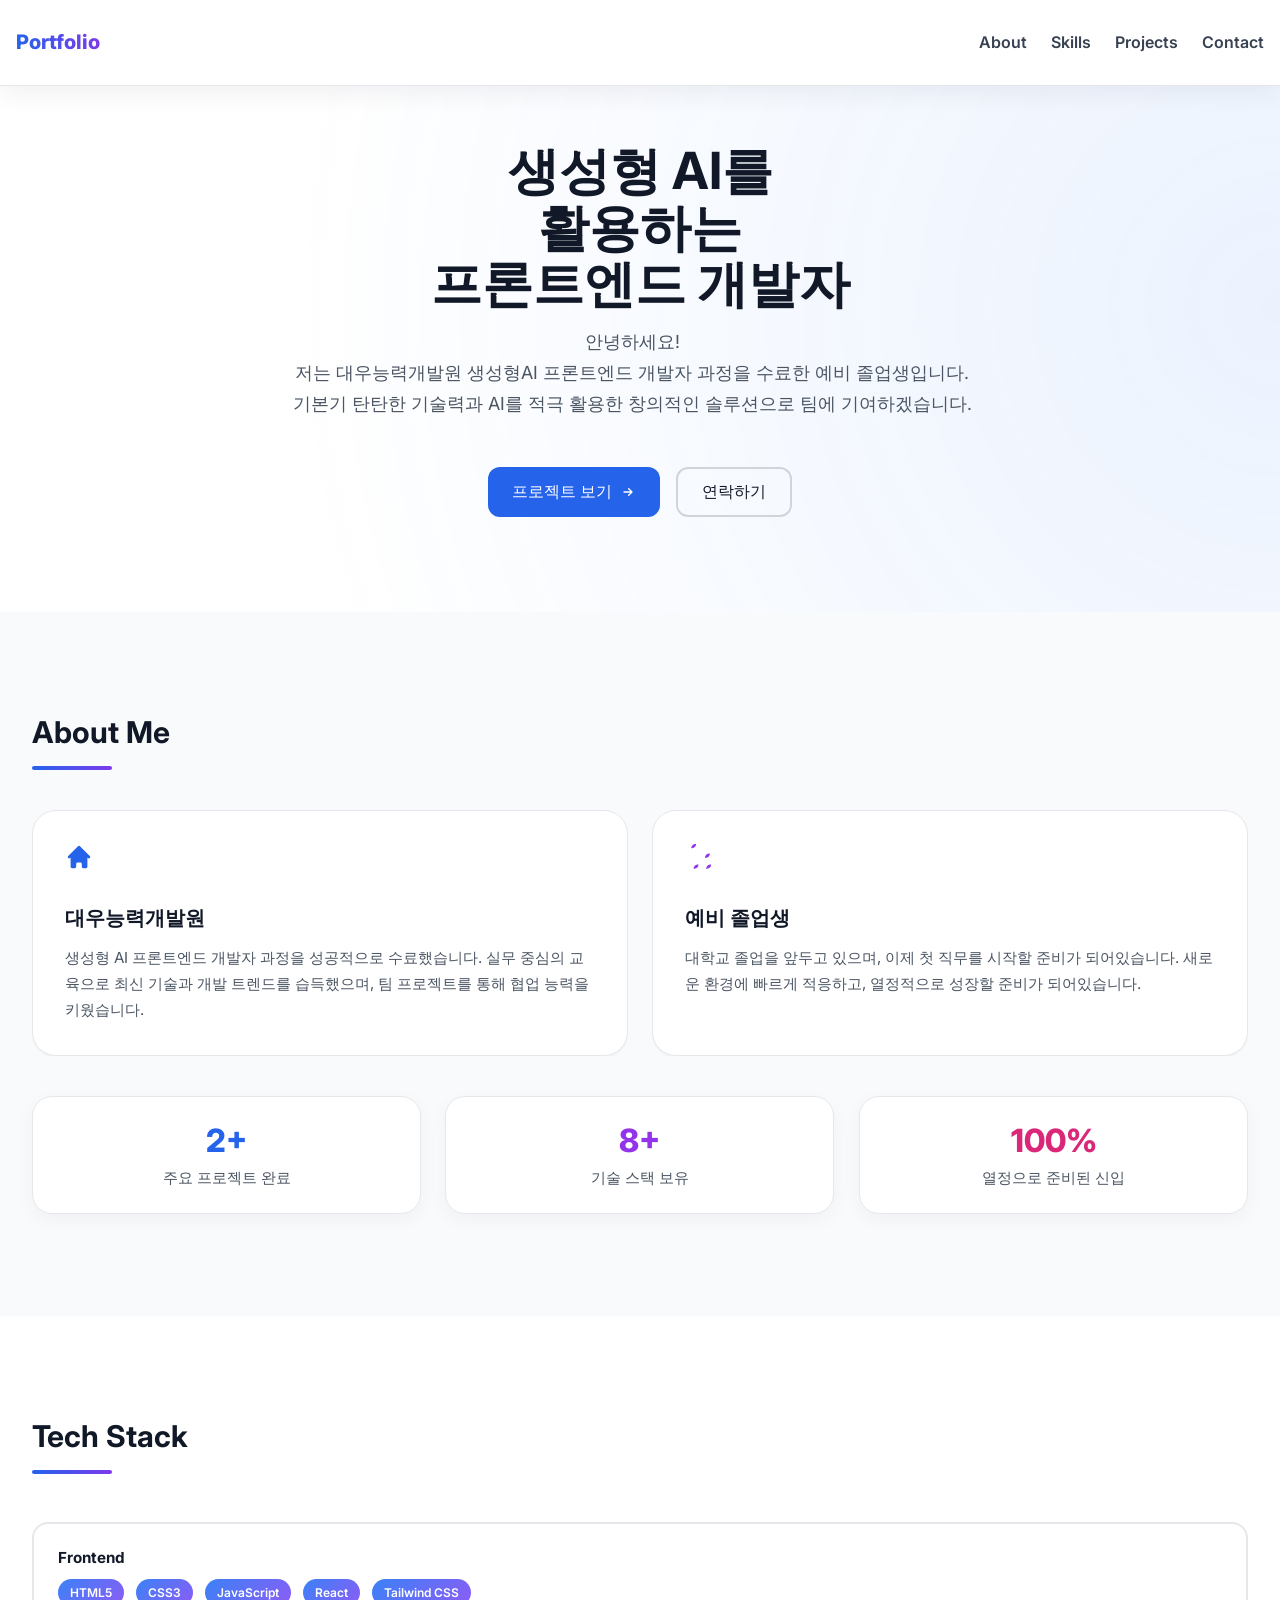
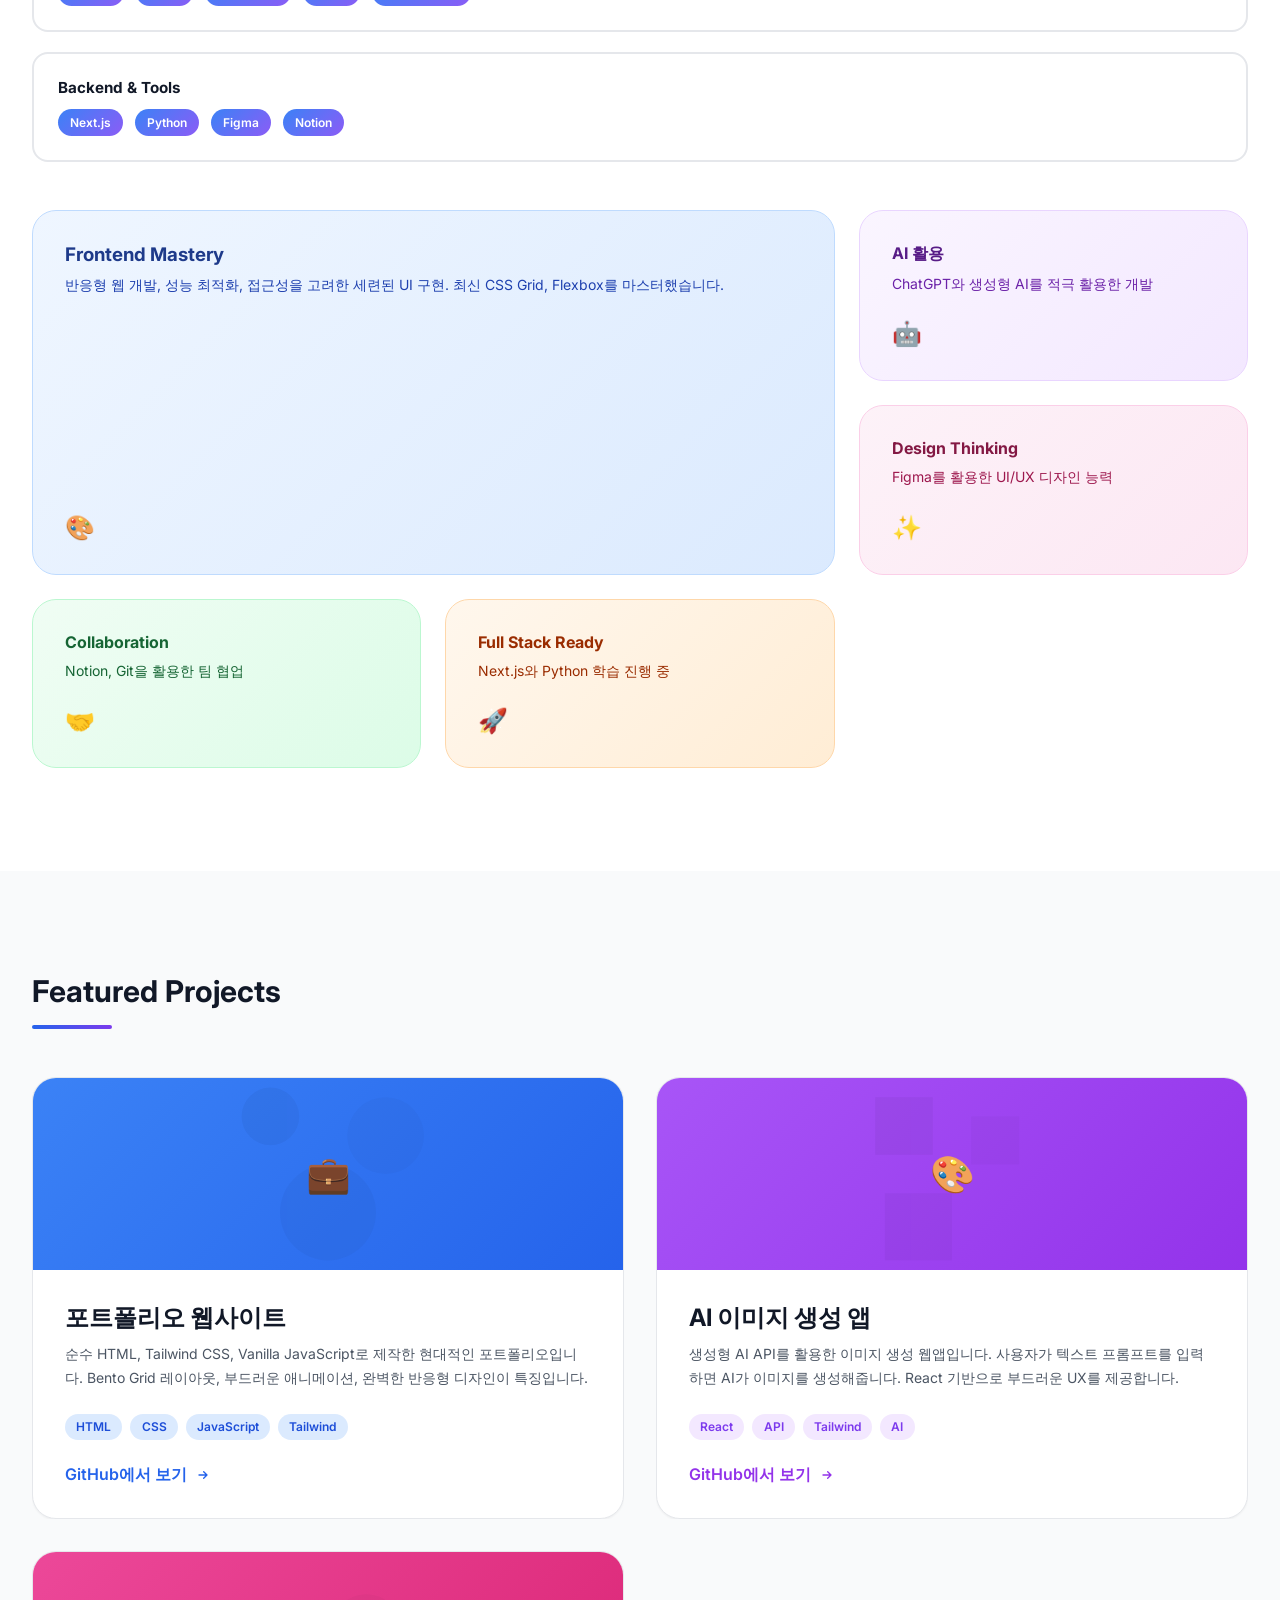
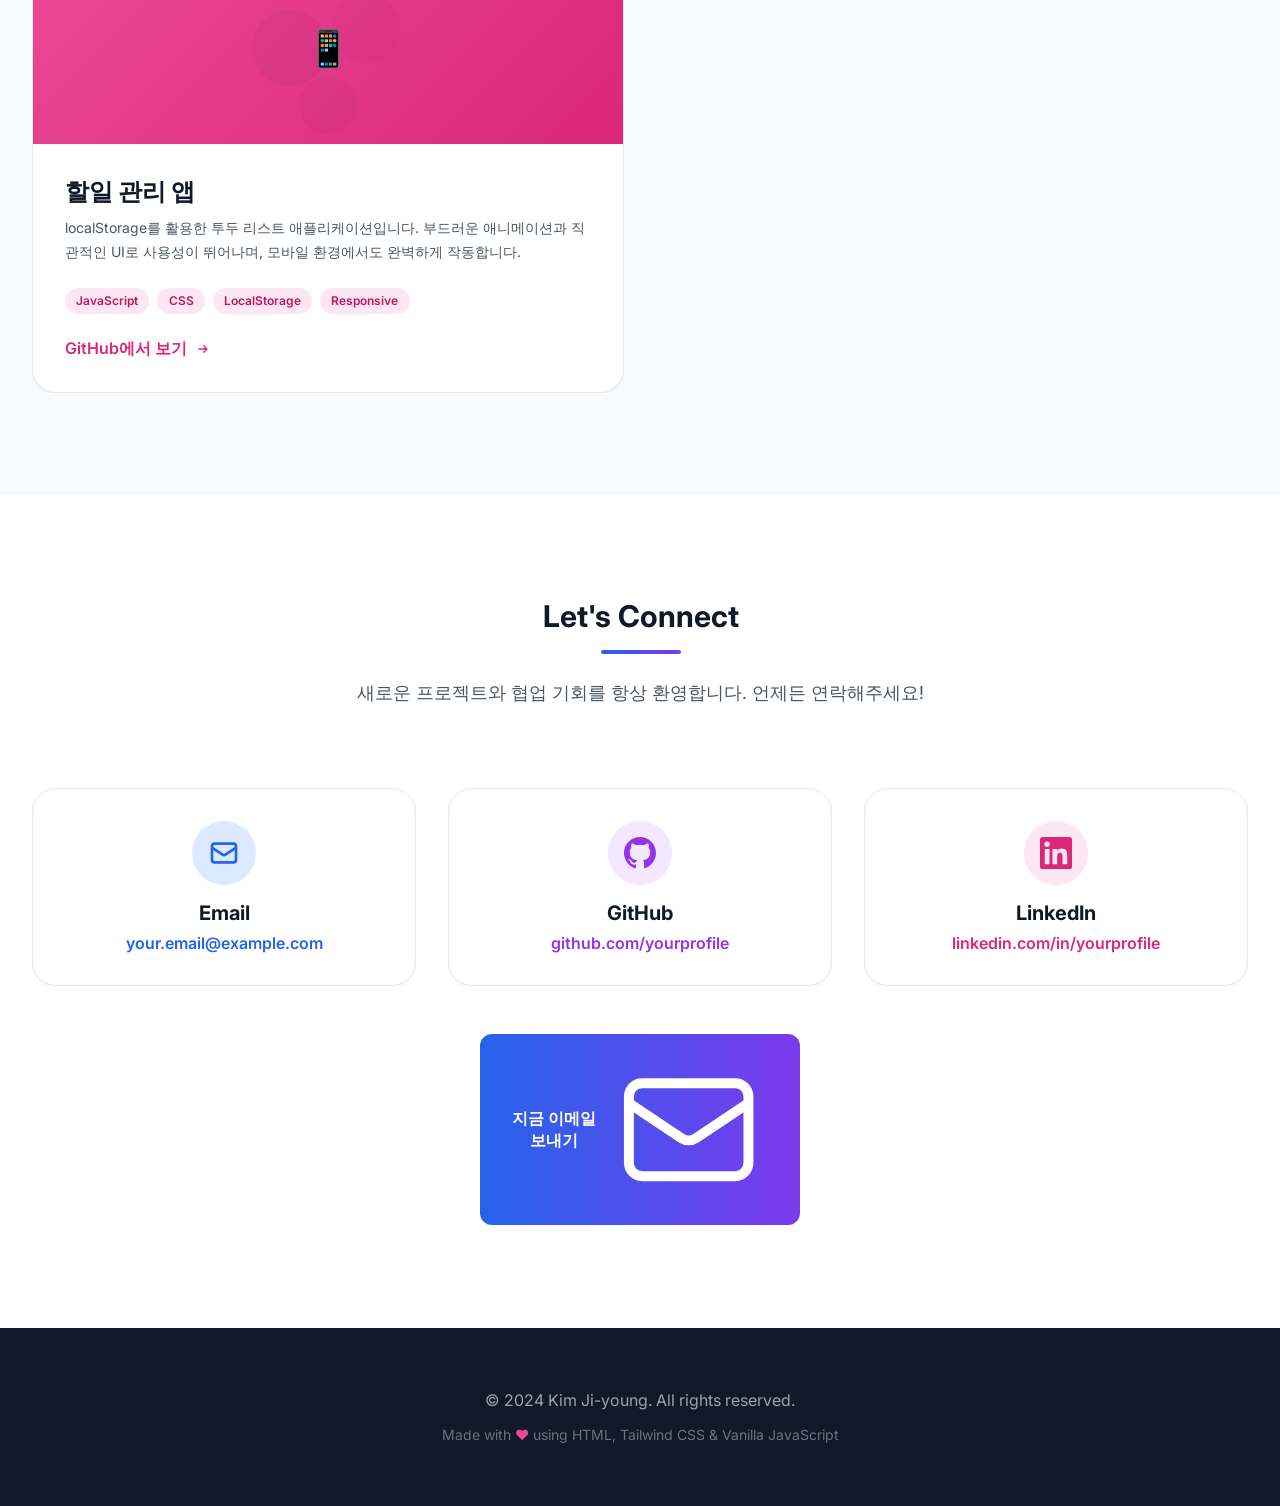
==== index.html @ d88cf91b "Initial portfolio site" ====
<!DOCTYPE html>
<html lang="ko">

<head>
    <meta charset="UTF-8">
    <meta name="viewport" content="width=device-width, initial-scale=1.0">
    <title>Kim Ji-young | AI-Powered Frontend Developer</title>

    <link href="https://fonts.googleapis.com/css2?family=Inter:wght@400;500;600;700;800&display=swap" rel="stylesheet">

    <!-- Custom CSS -->
    <link rel="stylesheet" href="styles.css">
</head>

<body class="page-body">
    <!-- Navigation -->
    <nav class="site-nav">
        <div class="site-container">
            <div class="nav-bar">
                <div class="brand-block">
                    <span class="brand-title">
                        Portfolio
                    </span>
                </div>
                <div class="main-menu">
                    <a href="#about" class="nav-link">About</a>
                    <a href="#skills" class="nav-link">Skills</a>
                    <a href="#projects" class="nav-link">Projects</a>
                    <a href="#contact" class="nav-link">Contact</a>
                </div>
                <button class="menu-toggle" id="mobileMenuBtn">
                    <svg class="menu-icon" fill="none" stroke="currentColor" viewBox="0 0 24 24">
                        <path stroke-linecap="round" stroke-linejoin="round" stroke-width="2"
                            d="M4 6h16M4 12h16M4 18h16"></path>
                    </svg>
                </button>
            </div>
        </div>
    </nav>

    <!-- Mobile Menu -->
    <div id="mobileMenu" class="mobile-menu hidden">
        <div class="mobile-menu-list">
            <a href="#about" class="mobile-menu-link">About</a>
            <a href="#skills" class="mobile-menu-link">Skills</a>
            <a href="#projects" class="mobile-menu-link">Projects</a>
            <a href="#contact" class="mobile-menu-link">Contact</a>
        </div>
    </div>

    <!-- Hero Section -->
    <section id="hero" class="hero-section fade-in">
        <div class="site-container">
            <div class="hero-stack">
                <div class="hero-copy">
                    <h1 class="hero-title">
                        생성형 AI를 <br>
                        <span class="hero-highlight">
                            활용하는
                        </span>
                        <br>
                        프론트엔드 개발자
                    </h1>
                    <p class="hero-description">
                        안녕하세요! <br> 저는 대우능력개발원 생성형AI 프론트엔드 개발자 과정을 수료한 예비 졸업생입니다.
                        기본기 탄탄한 기술력과 AI를 적극 활용한 창의적인 솔루션으로 팀에 기여하겠습니다.
                    </p>
                </div>
                <div class="hero-actions">
                    <a href="#projects" class="hero-button primary">
                        프로젝트 보기
                        <svg class="w-4 h-4" fill="none" stroke="currentColor" viewBox="0 0 24 24">
                            <path stroke-linecap="round" stroke-linejoin="round" stroke-width="2"
                                d="M13 7l5 5m0 0l-5 5m5-5H6"></path>
                        </svg>
                    </a>
                    <a href="#contact" class="hero-button secondary">
                        연락하기
                    </a>
                </div>
            </div>
        </div>
    </section>

    <!-- About Section -->
    <section id="about" class="section-block about-section">
        <div class="site-container">
            <div class="section-stack">
                <div class="fade-in">
                    <h2 class="section-title">About Me</h2>
                    <div class="section-line"></div>
                </div>

                <div class="info-grid">
                    <!-- About Card 1 -->
                    <div class="fade-in card-hover">
                        <div class="info-card">
                            <div class="mb-4">
                                <svg class="info-icon info-icon-blue" fill="currentColor" viewBox="0 0 20 20">
                                    <path
                                        d="M10.707 2.293a1 1 0 00-1.414 0l-7 7a1 1 0 001.414 1.414L4 10.414V17a1 1 0 001 1h2a1 1 0 001-1v-2a1 1 0 011-1h2a1 1 0 011 1v2a1 1 0 001 1h2a1 1 0 001-1v-6.586l.293.293a1 1 0 001.414-1.414l-7-7z">
                                    </path>
                                </svg>
                            </div>
                            <h3 class="info-card-title">대우능력개발원</h3>
                            <p class="info-card-copy">
                                생성형 AI 프론트엔드 개발자 과정을 성공적으로 수료했습니다.
                                실무 중심의 교육으로 최신 기술과 개발 트렌드를 습득했으며,
                                팀 프로젝트를 통해 협업 능력을 키웠습니다.
                            </p>
                        </div>
                    </div>

                    <!-- About Card 2 -->
                    <div class="fade-in card-hover" style="animation-delay: 0.1s">
                        <div class="info-card">
                            <div class="mb-4">
                                <svg class="info-icon info-icon-purple" fill="currentColor" viewBox="0 0 20 20">
                                    <path fill-rule="evenodd"
                                        d="M6.267 3.455a3.066 3.066 0 001.745-2.723 3.066 3.066 0 00-3.58 3.03A3.066 3.066 0 006.267 3.455zm9.8 6.817a3.066 3.066 0 001.745-2.723 3.066 3.066 0 00-3.58 3.03 3.066 3.066 0 001.835-.307zm.896 7.776a3.066 3.066 0 001.745-2.723 3.066 3.066 0 00-3.58 3.03 3.066 3.066 0 001.835-.307zm-9.022 0a3.066 3.066 0 001.745-2.723 3.066 3.066 0 00-3.58 3.03 3.066 3.066 0 001.835-.307z">
                                    </path>
                                </svg>
                            </div>
                            <h3 class="info-card-title">예비 졸업생</h3>
                            <p class="info-card-copy">
                                대학교 졸업을 앞두고 있으며,
                                이제 첫 직무를 시작할 준비가 되어있습니다.
                                새로운 환경에 빠르게 적응하고, 열정적으로 성장할 준비가 되어있습니다.
                            </p>
                        </div>
                    </div>
                </div>

                <!-- Stats -->
                <div class="stats-grid">
                    <div class="fade-in stat-item">
                        <div class="stat-number stat-number-blue">2+</div>
                        <p class="stat-label">주요 프로젝트 완료</p>
                    </div>
                    <div class="fade-in stat-item" style="animation-delay: 0.1s">
                        <div class="stat-number stat-number-purple">8+</div>
                        <p class="stat-label">기술 스택 보유</p>
                    </div>
                    <div class="fade-in stat-item" style="animation-delay: 0.2s">
                        <div class="stat-number stat-number-pink">100%</div>
                        <p class="stat-label">열정으로 준비된 신입</p>
                    </div>
                </div>
            </div>
        </div>
    </section>

    <!-- Tech Stack Section -->
    <section id="skills" class="section-block skills-section">
        <div class="site-container">
            <div class="section-stack">
                <div class="fade-in">
                    <h2 class="section-title">Tech Stack</h2>
                    <div class="section-line"></div>
                </div>

                <!-- Tech Badges -->
                <div class="fade-in">
                    <div class="badge-list">
                        <!-- Frontend -->
                        <div class="tech-badge">
                            <span class="badge-group-title">Frontend</span>
                            <div class="badge-row">
                                <span class="badge">HTML5</span>
                                <span class="badge">CSS3</span>
                                <span class="badge">JavaScript</span>
                                <span class="badge">React</span>
                                <span class="badge">Tailwind CSS</span>
                            </div>
                        </div>

                        <!-- Backend & More -->
                        <div class="tech-badge">
                            <span class="badge-group-title">Backend &
                                Tools</span>
                            <div class="badge-row">
                                <span class="badge">Next.js</span>
                                <span class="badge">Python</span>
                                <span class="badge">Figma</span>
                                <span class="badge">Notion</span>
                            </div>
                        </div>
                    </div>
                </div>

                <!-- Bento Grid Skills -->
                <div class="fade-in skill-grid">
                    <!-- Large Card -->
                    <div class="lg:col-span-2 lg:row-span-2 card-hover">
                        <div class="skill-card skill-card-main">
                            <div>
                                <h3 class="skill-card-title skill-card-title-blue">Frontend Mastery</h3>
                                <p class="skill-card-copy skill-card-copy-blue">
                                    반응형 웹 개발, 성능 최적화, 접근성을 고려한 세련된 UI 구현.
                                    최신 CSS Grid, Flexbox를 마스터했습니다.
                                </p>
                            </div>
                            <div class="skill-card-icon">🎨</div>
                        </div>
                    </div>

                    <!-- Small Cards -->
                    <div class="card-hover">
                        <div class="skill-card skill-card-ai">
                            <div>
                                <h4 class="skill-card-title skill-card-title-purple">AI 활용</h4>
                                <p class="skill-card-copy skill-card-copy-purple">ChatGPT와 생성형 AI를 적극 활용한 개발</p>
                            </div>
                            <div class="skill-card-icon">🤖</div>
                        </div>
                    </div>

                    <div class="card-hover">
                        <div class="skill-card skill-card-design">
                            <div>
                                <h4 class="skill-card-title skill-card-title-pink">Design Thinking</h4>
                                <p class="skill-card-copy skill-card-copy-pink">Figma를 활용한 UI/UX 디자인 능력</p>
                            </div>
                            <div class="skill-card-icon">✨</div>
                        </div>
                    </div>

                    <div class="card-hover">
                        <div class="skill-card skill-card-collab">
                            <div>
                                <h4 class="skill-card-title skill-card-title-green">Collaboration</h4>
                                <p class="skill-card-copy skill-card-copy-green">Notion, Git을 활용한 팀 협업</p>
                            </div>
                            <div class="skill-card-icon">🤝</div>
                        </div>
                    </div>

                    <div class="card-hover">
                        <div class="skill-card skill-card-stack">
                            <div>
                                <h4 class="skill-card-title skill-card-title-orange">Full Stack Ready</h4>
                                <p class="skill-card-copy skill-card-copy-orange">Next.js와 Python 학습 진행 중</p>
                            </div>
                            <div class="skill-card-icon">🚀</div>
                        </div>
                    </div>
                </div>
            </div>
        </div>
    </section>

    <!-- Projects Section -->
    <section id="projects" class="section-block projects-section">
        <div class="site-container">
            <div class="section-stack">
                <div class="fade-in">
                    <h2 class="section-title">Featured Projects</h2>
                    <div class="section-line"></div>
                </div>

                <div class="project-grid">
                    <!-- Project 1 -->
                    <div class="fade-in card-hover group">
                        <div class="project-card">
                            <div class="project-visual project-visual-blue">
                                <div class="project-overlay">
                                    <svg class="project-overlay-svg" fill="currentColor" viewBox="0 0 100 100">
                                        <circle cx="20" cy="20" r="15" opacity="0.3" />
                                        <circle cx="80" cy="30" r="20" opacity="0.2" />
                                        <circle cx="50" cy="70" r="25" opacity="0.25" />
                                    </svg>
                                </div>
                                <div class="project-emoji">💼</div>
                            </div>
                            <div class="project-content">
                                <h3 class="project-title">포트폴리오 웹사이트</h3>
                                <p class="project-description">
                                    순수 HTML, Tailwind CSS, Vanilla JavaScript로 제작한 현대적인 포트폴리오입니다.
                                    Bento Grid 레이아웃, 부드러운 애니메이션, 완벽한 반응형 디자인이 특징입니다.
                                </p>
                                <div class="project-tag-list">
                                    <span class="project-tag project-tag-blue">HTML</span>
                                    <span class="project-tag project-tag-blue">CSS</span>
                                    <span class="project-tag project-tag-blue">JavaScript</span>
                                    <span class="project-tag project-tag-blue">Tailwind</span>
                                </div>
                                <a href="https://github.com" target="_blank" class="project-link project-link-blue">
                                    GitHub에서 보기
                                    <svg class="w-4 h-4" fill="none" stroke="currentColor" viewBox="0 0 24 24">
                                        <path stroke-linecap="round" stroke-linejoin="round" stroke-width="2"
                                            d="M13 7l5 5m0 0l-5 5m5-5H6"></path>
                                    </svg>
                                </a>
                            </div>
                        </div>
                    </div>

                    <!-- Project 2 -->
                    <div class="fade-in card-hover group" style="animation-delay: 0.1s">
                        <div class="project-card">
                            <div class="project-visual project-visual-purple">
                                <div class="project-overlay">
                                    <svg class="project-overlay-svg" fill="currentColor" viewBox="0 0 100 100">
                                        <rect x="10" y="10" width="30" height="30" opacity="0.3" />
                                        <rect x="60" y="20" width="25" height="25" opacity="0.2" />
                                        <rect x="15" y="60" width="35" height="35" opacity="0.25" />
                                    </svg>
                                </div>
                                <div class="project-emoji">🎨</div>
                            </div>
                            <div class="project-content">
                                <h3 class="project-title">AI 이미지 생성 앱</h3>
                                <p class="project-description">
                                    생성형 AI API를 활용한 이미지 생성 웹앱입니다.
                                    사용자가 텍스트 프롬프트를 입력하면 AI가 이미지를 생성해줍니다.
                                    React 기반으로 부드러운 UX를 제공합니다.
                                </p>
                                <div class="project-tag-list">
                                    <span class="project-tag project-tag-purple">React</span>
                                    <span class="project-tag project-tag-purple">API</span>
                                    <span class="project-tag project-tag-purple">Tailwind</span>
                                    <span class="project-tag project-tag-purple">AI</span>
                                </div>
                                <a href="https://github.com" target="_blank" class="project-link project-link-purple">
                                    GitHub에서 보기
                                    <svg class="w-4 h-4" fill="none" stroke="currentColor" viewBox="0 0 24 24">
                                        <path stroke-linecap="round" stroke-linejoin="round" stroke-width="2"
                                            d="M13 7l5 5m0 0l-5 5m5-5H6"></path>
                                    </svg>
                                </a>
                            </div>
                        </div>
                    </div>

                    <!-- Project 3 -->
                    <div class="fade-in card-hover group" style="animation-delay: 0.2s">
                        <div class="project-card">
                            <div class="project-visual project-visual-pink">
                                <div class="project-overlay">
                                    <svg class="project-overlay-svg" fill="currentColor" viewBox="0 0 100 100">
                                        <circle cx="30" cy="50" r="20" opacity="0.3" />
                                        <circle cx="70" cy="40" r="18" opacity="0.2" />
                                        <circle cx="50" cy="80" r="15" opacity="0.25" />
                                    </svg>
                                </div>
                                <div class="project-emoji">📱</div>
                            </div>
                            <div class="project-content">
                                <h3 class="project-title">할일 관리 앱</h3>
                                <p class="project-description">
                                    localStorage를 활용한 투두 리스트 애플리케이션입니다.
                                    부드러운 애니메이션과 직관적인 UI로 사용성이 뛰어나며,
                                    모바일 환경에서도 완벽하게 작동합니다.
                                </p>
                                <div class="project-tag-list">
                                    <span class="project-tag project-tag-pink">JavaScript</span>
                                    <span class="project-tag project-tag-pink">CSS</span>
                                    <span class="project-tag project-tag-pink">LocalStorage</span>
                                    <span class="project-tag project-tag-pink">Responsive</span>
                                </div>
                                <a href="https://github.com" target="_blank" class="project-link project-link-pink">
                                    GitHub에서 보기
                                    <svg class="w-4 h-4" fill="none" stroke="currentColor" viewBox="0 0 24 24">
                                        <path stroke-linecap="round" stroke-linejoin="round" stroke-width="2"
                                            d="M13 7l5 5m0 0l-5 5m5-5H6"></path>
                                    </svg>
                                </a>
                            </div>
                        </div>
                    </div>
                </div>
            </div>
        </div>
    </section>

    <!-- Contact Section -->
    <section id="contact" class="section-block contact-section">
        <div class="site-container">
            <div class="section-stack">
                <div class="fade-in contact-intro">
                    <h2 class="section-title">Let's Connect</h2>
                    <div class="section-line centered"></div>
                    <p class="contact-intro-copy">
                        새로운 프로젝트와 협업 기회를 항상 환영합니다.
                        언제든 연락해주세요!
                    </p>
                </div>

                <div class="contact-grid">
                    <!-- Email Card -->
                    <div class="fade-in card-hover">
                        <div class="contact-card">
                            <div class="contact-icon contact-icon-blue">
                                <svg class="contact-icon-svg contact-icon-svg-blue" fill="none" stroke="currentColor"
                                    viewBox="0 0 24 24">
                                    <path stroke-linecap="round" stroke-linejoin="round" stroke-width="2"
                                        d="M3 8l7.89 5.26a2 2 0 002.22 0L21 8M5 19h14a2 2 0 002-2V7a2 2 0 00-2-2H5a2 2 0 00-2 2v10a2 2 0 002 2z">
                                    </path>
                                </svg>
                            </div>
                            <h3 class="contact-card-title">Email</h3>
                            <a href="mailto:your.email@example.com" class="contact-link contact-link-blue">
                                your.email@example.com
                            </a>
                        </div>
                    </div>

                    <!-- GitHub Card -->
                    <div class="fade-in card-hover" style="animation-delay: 0.1s">
                        <div class="contact-card">
                            <div class="contact-icon contact-icon-purple">
                                <svg class="contact-icon-svg contact-icon-svg-purple" fill="currentColor"
                                    viewBox="0 0 24 24">
                                    <path
                                        d="M12 0c-6.626 0-12 5.373-12 12 0 5.302 3.438 9.8 8.207 11.387.599.111.793-.261.793-.577v-2.234c-3.338.726-4.033-1.416-4.033-1.416-.546-1.387-1.333-1.756-1.333-1.756-1.089-.745.083-.729.083-.729 1.205.084 1.839 1.237 1.839 1.237 1.07 1.834 2.807 1.304 3.492.997.107-.775.418-1.305.762-1.604-2.665-.305-5.467-1.334-5.467-5.931 0-1.311.469-2.381 1.236-3.221-.124-.303-.535-1.524.117-3.176 0 0 1.008-.322 3.301 1.23.957-.266 1.983-.399 3.003-.404 1.02.005 2.047.138 3.006.404 2.291-1.552 3.297-1.23 3.297-1.23.653 1.653.242 2.874.118 3.176.77.84 1.235 1.911 1.235 3.221 0 4.609-2.807 5.624-5.479 5.921.43.372.823 1.102.823 2.222v 3.293c0 .319.192.694.801.576 4.765-1.589 8.199-6.086 8.199-11.386 0-6.627-5.373-12-12-12z" />
                                </svg>
                            </div>
                            <h3 class="contact-card-title">GitHub</h3>
                            <a href="https://github.com/yourprofile" target="_blank"
                                class="contact-link contact-link-purple">
                                github.com/yourprofile
                            </a>
                        </div>
                    </div>

                    <!-- LinkedIn Card -->
                    <div class="fade-in card-hover" style="animation-delay: 0.2s">
                        <div class="contact-card">
                            <div class="contact-icon contact-icon-pink">
                                <svg class="contact-icon-svg contact-icon-svg-pink" fill="currentColor"
                                    viewBox="0 0 24 24">
                                    <path
                                        d="M20.447 20.452h-3.554v-5.569c0-1.328-.027-3.037-1.852-3.037-1.853 0-2.136 1.445-2.136 2.939v5.667H9.351V9h3.414v1.561h.046c.477-.9 1.637-1.85 3.37-1.85 3.601 0 4.267 2.37 4.267 5.455v6.286zM5.337 7.433c-1.144 0-2.063-.926-2.063-2.065 0-1.138.92-2.063 2.063-2.063 1.14 0 2.064.925 2.064 2.063 0 1.139-.925 2.065-2.064 2.065zm1.782 13.019H3.555V9h3.564v11.452zM22.225 0H1.771C.792 0 0 .774 0 1.729v20.542C0 23.227.792 24 1.771 24h20.451C23.2 24 24 23.227 24 22.271V1.729C24 .774 23.2 0 22.225 0z" />
                                </svg>
                            </div>
                            <h3 class="contact-card-title">LinkedIn</h3>
                            <a href="https://linkedin.com/in/yourprofile" target="_blank"
                                class="contact-link contact-link-pink">
                                linkedin.com/in/yourprofile
                            </a>
                        </div>
                    </div>
                </div>

                <!-- CTA Section -->
                <div class="fade-in cta-area">
                    <a href="mailto:your.email@example.com" class="cta-button">
                        지금 이메일 보내기
                        <svg class="button-icon" fill="none" stroke="currentColor" viewBox="0 0 24 24">
                            <path stroke-linecap="round" stroke-linejoin="round" stroke-width="1.5"
                                d="M3 8l7.89 5.26a2 2 0 002.22 0L21 8M5 19h14a2 2 0 002-2V7a2 2 0 00-2-2H5a2 2 0 00-2 2v10a2 2 0 002 2z">
                            </path>
                        </svg>
                    </a>
                </div>
            </div>
        </div>
    </section>

    <!-- Footer -->
    <footer class="page-footer">
        <div class="site-container footer-content">
            <p class="footer-copy">
                © 2024 Kim Ji-young. All rights reserved.
            </p>
            <p class="footer-meta">
                Made with <span class="footer-heart">❤</span> using HTML, Tailwind CSS & Vanilla JavaScript
            </p>
        </div>
    </footer>

    <!-- JavaScript -->
    <script src="script.js"></script>
</body>

</html>
---- styles.css ----
/* ===================================
   Custom Styles for Portfolio
   =================================== */

* {
    scroll-behavior: smooth;
}

body {
    font-family: 'Inter', sans-serif;
    -webkit-font-smoothing: antialiased;
    -moz-osx-font-smoothing: grayscale;
}

/* ===================================
   Animations
   =================================== */

@keyframes fadeIn {
    from {
        opacity: 0;
        transform: translateY(20px);
    }

    to {
        opacity: 1;
        transform: translateY(0);
    }
}

@keyframes slideDown {
    from {
        opacity: 0;
        transform: translateY(-10px);
    }

    to {
        opacity: 1;
        transform: translateY(0);
    }
}

@keyframes float {

    0%,
    100% {
        transform: translateY(0px);
    }

    50% {
        transform: translateY(-10px);
    }
}

@keyframes shimmer {
    0% {
        background-position: -1000px 0;
    }

    100% {
        background-position: 1000px 0;
    }
}

/* ===================================
   Fade-in Effect (Intersection Observer)
   =================================== */

.fade-in {
    opacity: 0;
    transform: translateY(30px);
    animation: fadeIn 0.6s ease-out forwards;
}

.fade-in:nth-child(1) {
    animation-delay: 0s;
}

.fade-in:nth-child(2) {
    animation-delay: 0.1s;
}

.fade-in:nth-child(3) {
    animation-delay: 0.2s;
}

.fade-in:nth-child(4) {
    animation-delay: 0.3s;
}

.fade-in:nth-child(5) {
    animation-delay: 0.4s;
}

/* ===================================
   Card Hover Effects
   =================================== */

.card-hover {
    transition: all 0.3s cubic-bezier(0.4, 0, 0.2, 1);
}

.card-hover:hover {
    transform: translateY(-8px);
    box-shadow: 0 20px 40px rgba(0, 0, 0, 0.1);
}

/* ===================================
   Hover Link Effects
   =================================== */

.hover-link {
    position: relative;
    transition: all 0.3s ease;
}

.hover-link::after {
    content: '';
    position: absolute;
    width: 0;
    height: 2px;
    bottom: -4px;
    left: 0;
    background: linear-gradient(90deg, #3b82f6, #8b5cf6);
    transition: width 0.3s ease;
}

.hover-link:hover::after {
    width: 100%;
}

/* ===================================
   Lift Effect
   =================================== */

.hover-lift {
    transition: all 0.3s cubic-bezier(0.4, 0, 0.2, 1);
}

.hover-lift:hover {
    transform: translateY(-4px);
    box-shadow: 0 20px 40px rgba(59, 130, 246, 0.3);
}

.hover-lift:active {
    transform: translateY(-2px);
}

/* ===================================
   Tech Stack Section
   =================================== */

.tech-badge {
    background: white;
    border: 2px solid #e5e7eb;
    border-radius: 16px;
    padding: 24px;
    transition: all 0.3s ease;
    flex: 1;
    min-width: 280px;
}

.tech-badge:hover {
    border-color: #3b82f6;
    box-shadow: 0 10px 30px rgba(59, 130, 246, 0.1);
}

.badge {
    display: inline-block;
    padding: 6px 12px;
    background: linear-gradient(135deg, #3b82f6, #8b5cf6);
    color: white;
    border-radius: 20px;
    font-size: 12px;
    font-weight: 600;
    transition: all 0.3s ease;
}

.badge:hover {
    transform: scale(1.05);
    box-shadow: 0 5px 15px rgba(59, 130, 246, 0.3);
}

/* ===================================
   Bento Grid Section
   =================================== */

.bento-grid {
    display: grid;
    grid-template-columns: repeat(auto-fit, minmax(200px, 1fr));
    gap: 16px;
    grid-auto-rows: auto;
}

.bento-item {
    transition: all 0.3s ease;
}

.bento-item:hover {
    transform: scale(1.02);
}

/* ===================================
   Navigation
   =================================== */

nav {
    animation: slideDown 0.5s ease-out;
}

/* ===================================
   Responsive Design
   =================================== */

@media (max-width: 768px) {
    .fade-in {
        animation-duration: 0.4s;
    }

    .card-hover:hover {
        transform: translateY(-4px);
    }

    .hover-lift:hover {
        transform: translateY(-2px);
    }

    .tech-badge {
        min-width: auto;
    }
}

/* ===================================
   Reduced Motion Support
   =================================== */

@media (prefers-reduced-motion: reduce) {
    * {
        animation-duration: 0.01ms !important;
        animation-iteration-count: 1 !important;
        transition-duration: 0.01ms !important;
    }

    .fade-in {
        opacity: 1;
        transform: none;
    }

    .card-hover:hover,
    .hover-lift:hover {
        transform: none;
    }
}

/* ===================================
   Text Utilities
   =================================== */

.text-shadow-sm {
    text-shadow: 0 1px 2px rgba(0, 0, 0, 0.05);
}

.line-through-gradient {
    background: linear-gradient(90deg, #3b82f6, #8b5cf6);
    height: 3px;
    width: 100%;
    border-radius: 2px;
}

/* ===================================
   Button States
   =================================== */

button {
    cursor: pointer;
    transition: all 0.3s ease;
}

button:active {
    transform: scale(0.98);
}

/* ===================================
   Link States
   =================================== */

a {
    transition: color 0.3s ease;
}

a:visited {
    color: inherit;
}

/* ===================================
   Focus States (Accessibility)
   =================================== */

button:focus-visible,
a:focus-visible,
input:focus-visible {
    outline: 2px solid #3b82f6;
    outline-offset: 2px;
}

/* ===================================
   Scrollbar Styling
   =================================== */

::-webkit-scrollbar {
    width: 10px;
}

::-webkit-scrollbar-track {
    background: #f1f5f9;
}

::-webkit-scrollbar-thumb {
    background: #cbd5e1;
    border-radius: 5px;
}

::-webkit-scrollbar-thumb:hover {
    background: #94a3b8;
}

/* ===================================
   Selection Color
   =================================== */

::selection {
    background: linear-gradient(135deg, #3b82f6, #8b5cf6);
    color: white;
}

::-moz-selection {
    background: linear-gradient(135deg, #3b82f6, #8b5cf6);
    color: white;
}

/* ===================================
   Custom Gradient Text
   =================================== */

.gradient-text {
    background: linear-gradient(135deg, #3b82f6, #8b5cf6, #ec4899);
    -webkit-background-clip: text;
    -webkit-text-fill-color: transparent;
    background-clip: text;
}

/* ===================================
   Loading Animation
   =================================== */

.loading-shimmer {
    background: linear-gradient(90deg,
            #f3f4f6,
            #e5e7eb,
            #f3f4f6);
    background-size: 1000px 100%;
    animation: shimmer 2s infinite;
}

/* ===================================
   Smooth Scroll Behavior (already in HTML)
   =================================== */

html {
    scroll-behavior: smooth;
    scroll-padding-top: 96px;
}

section[id] {
    scroll-margin-top: 96px;
}

/* ===================================
   Dark Mode Support (Optional)
   =================================== */

@media (prefers-color-scheme: dark) {
    /* You can add dark mode styles here if needed */
}

/* ===================================
   Print Styles
   =================================== */

@media print {

    nav,
    footer {
        display: none;
    }

    a {
        color: #3b82f6;
        text-decoration: underline;
    }
}

/* ===================================
   Extra: Smooth Page Load
   =================================== */

html {
    opacity: 1;
    transition: opacity 0.3s ease;
}

/* ===================================
   Section Spacing Utilities
   =================================== */

section {
    position: relative;
}

section::before {
    content: '';
    position: absolute;
    top: 0;
    left: 0;
    width: 100%;
    height: 100%;
    pointer-events: none;
}

/* ===================================
   Floating Animation
   =================================== */

.float {
    animation: float 3s ease-in-out infinite;
}

/* ===================================
   Custom Spacing
   =================================== */

.gap-gradient {
    background: linear-gradient(90deg, transparent, rgba(59, 130, 246, 0.1), transparent);
}

/* ===================================
   Text Truncation Utilities
   =================================== */

.line-clamp-2 {
    display: -webkit-box;
    line-clamp: 2;
    -webkit-line-clamp: 2;
    -webkit-box-orient: vertical;
    overflow: hidden;
}

.line-clamp-3 {
    display: -webkit-box;
    line-clamp: 3;
    -webkit-line-clamp: 3;
    -webkit-box-orient: vertical;
    overflow: hidden;
}

/* ===================================
   Button Styles Enhancement
   =================================== */

.btn-primary {
    background: linear-gradient(135deg, #3b82f6, #8b5cf6);
    color: white;
    font-weight: 600;
    border-radius: 8px;
    padding: 12px 24px;
    transition: all 0.3s ease;
    border: none;
}

.btn-primary:hover {
    transform: translateY(-2px);
    box-shadow: 0 10px 30px rgba(59, 130, 246, 0.3);
}

.btn-secondary {
    background: white;
    color: #1f2937;
    border: 2px solid #e5e7eb;
    font-weight: 600;
    border-radius: 8px;
    padding: 12px 24px;
    transition: all 0.3s ease;
}

.btn-secondary:hover {
    border-color: #3b82f6;
    background: #eff6ff;
    color: #3b82f6;
}

/* ===================================
   Hero Section Enhancement
   =================================== */

#hero {
    position: relative;
    overflow: hidden;
}

#hero::before {
    content: '';
    position: absolute;
    top: -50%;
    right: -50%;
    width: 200%;
    height: 200%;
    background: radial-gradient(circle, rgba(59, 130, 246, 0.1) 0%, transparent 70%);
    animation: float 20s ease-in-out infinite;
    pointer-events: none;
}

#hero>* {
    position: relative;
    z-index: 1;
}

/* ===================================
   Semantic layout classes
   =================================== */

.page-body {
    margin: 0;
    background: #ffffff;
    color: #111827;
    font-family: 'Inter', sans-serif;
    -webkit-font-smoothing: antialiased;
    -moz-osx-font-smoothing: grayscale;
}

.site-nav {
    position: fixed;
    top: 0;
    left: 0;
    width: 100%;
    background: rgba(255, 255, 255, 0.96);
    border-bottom: 1px solid #e5e7eb;
    box-shadow: 0 8px 24px rgba(15, 23, 42, 0.06);
    backdrop-filter: blur(12px);
    z-index: 1000;
}

.site-container {
    max-width: 1280px;
    margin: 0 auto;
    padding: 0.9rem 1rem;
}

.nav-bar {
    display: flex;
    align-items: center;
    justify-content: space-between;
    min-height: 3.5rem;
}

.brand-block {
    flex-shrink: 0;
}

.brand-title {
    display: inline-block;
    font-size: 1.25rem;
    font-weight: 800;
    background: linear-gradient(90deg, #2563eb, #7c3aed);
    -webkit-background-clip: text;
    background-clip: text;
    -webkit-text-fill-color: transparent;
    color: transparent;
}

.main-menu {
    display: none;
    align-items: center;
    gap: 1.5rem;
}

.nav-link {
    color: #374151;
    text-decoration: none;
    font-weight: 600;
    transition: color 0.3s ease;
}

.nav-link:hover {
    color: #111827;
}

.menu-toggle {
    display: inline-flex;
    align-items: center;
    justify-content: center;
    border: 0;
    background: transparent;
    color: #4b5563;
    padding: 0.4rem;
    border-radius: 0.5rem;
}

@media (min-width: 768px) {
    .main-menu {
        display: flex;
    }

    .menu-toggle {
        display: none;
    }
}

.mobile-menu {
    position: fixed;
    top: 4rem;
    left: 0;
    width: 100%;
    background: #ffffff;
    border-bottom: 1px solid #e5e7eb;
    z-index: 40;
}

.mobile-menu-list {
    padding: 1rem;
    display: flex;
    flex-direction: column;
    gap: 0.5rem;
}

.mobile-menu-link {
    display: block;
    padding: 0.5rem 0.75rem;
    color: #4b5563;
    text-decoration: none;
    border-radius: 0.5rem;
}

.mobile-menu-link:hover {
    background: #f9fafb;
    color: #111827;
}

.hero-stack {
    display: flex;
    flex-direction: column;
    gap: 2rem;
}

.hero-copy {
    width: 100%;
    max-width: 42rem;
    margin: 0 auto;
    display: flex;
    flex-direction: column;
    text-align: center;
    gap: 1rem;
}

.hero-title {
    margin: 0;
    font-size: 2.25rem;
    font-weight: 700;
    line-height: 1.1;
}

.hero-accent {
    display: inline-block;
    background: linear-gradient(90deg, #2563eb, #7c3aed, #db2777);
    -webkit-background-clip: text;
    background-clip: text;
    color: transparent;
}

.hero-description {
    margin: 0;
    max-width: 43rem;
    font-size: 1.125rem;
    line-height: 1.7;
    color: #4b5563;
}

.hero-actions {
    margin: 0 auto;
    display: flex;
    flex-wrap: wrap;
    gap: 1rem;
}

.info-grid,
.stats-grid,
.badge-list,
.skill-grid,
.project-grid,
.contact-grid {
    display: grid;
    gap: 1.5rem;
}

.info-grid {
    grid-template-columns: 1fr;
}

.stats-grid {
    grid-template-columns: 1fr;
}

.badge-list {
    gap: 1.25rem;
}

.badge-row {
    display: flex;
    flex-wrap: wrap;
    gap: 0.75rem;
    margin-top: 0.75rem;
}

.badge-group-title {
    display: block;
    font-size: 0.95rem;
    font-weight: 700;
    color: #111827;
}

.skill-grid {
    grid-template-columns: 1fr;
}

.skill-grid .card-hover:first-child {
    grid-column: span 1;
}

.section-block {
    padding: 5.5rem 1rem;
}

.about-section,
.projects-section {
    background: #f9fafb;
}

.skills-section,
.contact-section {
    background: #ffffff;
}

.section-stack {
    display: flex;
    flex-direction: column;
    gap: 3rem;
}

.about-section .section-stack {
    gap: 2.5rem;
}

.info-card {
    padding: 2rem;
    display: flex;
    flex-direction: column;
    gap: 0.85rem;
    min-height: 100%;
}

.info-card-title {
    margin: 0;
    font-size: 1.25rem;
    font-weight: 700;
    color: #111827;
}

.info-card-copy {
    margin: 0;
    color: #4b5563;
    line-height: 1.7;
    font-size: 0.95rem;
}

.info-icon {
    width: 1.75rem;
    height: 1.75rem;
}

.info-icon-blue {
    color: #2563eb;
}

.info-icon-purple {
    color: #9333ea;
}

.stat-item {
    background: #ffffff;
    border: 1px solid #e5e7eb;
    border-radius: 1.25rem;
    padding: 1.5rem;
    text-align: center;
    box-shadow: 0 6px 20px rgba(15, 23, 42, 0.04);
}

.stat-number {
    font-size: 2rem;
    font-weight: 800;
    margin-bottom: 0.5rem;
}

.stat-number-blue {
    color: #2563eb;
}

.stat-number-purple {
    color: #9333ea;
}

.stat-number-pink {
    color: #db2777;
}

.stat-label {
    margin: 0;
    color: #4b5563;
    font-size: 0.95rem;
}

.page-footer {

    background: #111827;
    color: #f3f4f6;
    padding: 3rem 1rem;
}

.footer-content {
    text-align: center;
}

.hero-button {
    display: inline-flex;
    align-items: center;
    gap: 0.5rem;
    padding: 0.75rem 1.5rem;
    border-radius: 0.75rem;
    font-weight: 500;
    text-decoration: none;
    transition: all 0.3s ease;
}

.hero-button.primary {
    background: #2563eb;
    color: #ffffff;
}

.hero-button.primary:hover {
    background: #1d4ed8;
}

.hero-button.secondary {
    border: 2px solid #d1d5db;
    color: #111827;
    background: transparent;
}

.hero-button.secondary:hover {
    border-color: #2563eb;
    background: #eff6ff;
}

.hero-section {
    padding: 8rem 1rem 5rem;
}

.section-title {
    margin: 0 0 1rem;
    font-size: 1.875rem;
    font-weight: 700;
}

.section-line {
    width: 5rem;
    height: 0.25rem;
    border-radius: 9999px;
    background: linear-gradient(90deg, #2563eb, #7c3aed);
}

.section-line.centered {
    margin: 0 auto 1.5rem;
}

.info-card,
.contact-card,
.project-card {
    background: #ffffff;
    border: 1px solid #e5e7eb;
    border-radius: 1.5rem;
    box-shadow: 0 1px 2px rgba(0, 0, 0, 0.05);
    height: 100%;
}

.info-icon-wrap {
    margin-bottom: 0.25rem;
}

.contact-card {
    padding: 2rem;
    text-align: center;
    display: flex;
    flex-direction: column;
    justify-content: center;
}

.contact-card a {
    text-align: center;
    display: flex;
    flex-direction: column;
    justify-content: center;
}

.project-card {
    overflow: hidden;
    display: flex;
    flex-direction: column;
    transition: box-shadow 0.3s ease, transform 0.3s ease;
}

.project-card:hover {
    box-shadow: 0 20px 40px rgba(0, 0, 0, 0.12);
    transform: translateY(-4px);
}

.project-visual {
    height: 12rem;
    display: flex;
    align-items: center;
    justify-content: center;
    overflow: hidden;
    position: relative;
}

.project-overlay {
    position: absolute;
    inset: 0;
    opacity: 0.15;
}

.project-overlay-svg {
    width: 100%;
    height: 100%;
}

.project-tag-list {
    display: flex;
    flex-wrap: wrap;
    gap: 0.5rem;
    margin-bottom: 1.5rem;
}

.project-tag {
    display: inline-flex;
    align-items: center;
    padding: 0.35rem 0.7rem;
    border-radius: 999px;
    font-size: 0.75rem;
    font-weight: 600;
}

.project-tag-blue {
    background: #dbeafe;
    color: #1d4ed8;
}

.project-tag-purple {
    background: #f3e8ff;
    color: #7c3aed;
}

.project-tag-pink {
    background: #fce7f3;
    color: #be185d;
}

.project-visual-blue {
    background: linear-gradient(135deg, #3b82f6, #2563eb);
}

.project-visual-purple {
    background: linear-gradient(135deg, #a855f7, #9333ea);
}

.project-visual-pink {
    background: linear-gradient(135deg, #ec4899, #db2777);
}

.skill-card {
    border-radius: 1.5rem;
    padding: 2rem;
    height: 100%;
    display: flex;
    flex-direction: column;
    justify-content: space-between;
    border: 1px solid transparent;
}

.skill-card-main {
    background: linear-gradient(135deg, #eff6ff, #dbeafe);
    border-color: #bfdbfe;
}

.skill-card-ai {
    background: linear-gradient(135deg, #faf5ff, #f3e8ff);
    border-color: #e9d5ff;
}

.skill-card-design {
    background: linear-gradient(135deg, #fdf2f8, #fce7f3);
    border-color: #fbcfe8;
}

.skill-card-collab {
    background: linear-gradient(135deg, #f0fdf4, #dcfce7);
    border-color: #bbf7d0;
}

.skill-card-stack {
    background: linear-gradient(135deg, #fff7ed, #ffedd5);
    border-color: #fed7aa;
}

.skill-card-title {
    margin: 0 0 0.5rem;
    font-weight: 700;
}

.skill-card-title-blue {
    color: #1e3a8a;
}

.skill-card-title-purple {
    color: #581c87;
}

.skill-card-title-pink {
    color: #831843;
}

.skill-card-title-green {
    color: #166534;
}

.skill-card-title-orange {
    color: #9a2c00;
}

.skill-card-copy {
    margin: 0;
    font-size: 0.875rem;
    line-height: 1.6;
}

.skill-card-copy-blue {
    color: #1e40af;
}

.skill-card-copy-purple {
    color: #6b21a8;
}

.skill-card-copy-pink {
    color: #9d174d;
}

.skill-card-copy-green {
    color: #166534;
}

.skill-card-copy-orange {
    color: #9a2c00;
}

.skill-card-icon {
    margin-top: 1.5rem;
    font-size: 1.5rem;
}

.project-emoji {
    color: #ffffff;
    font-size: 2.25rem;
    z-index: 10;
}

.contact-icon {
    display: inline-flex;
    align-items: center;
    justify-content: center;
    width: 4rem;
    height: 4rem;
    border-radius: 9999px;
    margin: 0 auto 1rem;
}

.contact-icon-blue {
    background: #dbeafe;
}

.contact-icon-purple {
    background: #f3e8ff;
}

.contact-icon-pink {
    background: #fce7f3;
}

.contact-icon-svg {
    width: 2rem;
    height: 2rem;
}

.contact-icon-svg-blue {
    color: #2563eb;
}

.contact-icon-svg-purple {
    color: #9333ea;
}

.contact-icon-svg-pink {
    color: #db2777;
}

.cta-button {
    width: 320px;
    display: inline-flex;
    align-items: center;
    justify-content: center;
    gap: 0.75rem;
    padding: 1rem 2rem;
    background: linear-gradient(90deg, #2563eb, #7c3aed);
    color: #ffffff;
    border-radius: 0.75rem;
    font-weight: 600;
    text-decoration: none;
    transition: all 0.3s ease;
}

.cta-button:hover {
    transform: translateY(-2px);
    box-shadow: 0 15px 30px rgba(59, 130, 246, 0.25);
}

.project-grid,
.contact-grid {
    display: grid;
    gap: 2rem;
}

.project-grid {
    grid-template-columns: repeat(1, minmax(0, 1fr));
}

.contact-grid {
    grid-template-columns: repeat(1, minmax(0, 1fr));
}

.project-content {
    padding: 2rem;
    display: flex;
    flex-direction: column;
    flex-grow: 1;
}

.project-title {
    margin: 0 0 0.5rem;
    font-size: 1.5rem;
    font-weight: 700;
}

.project-description {
    margin: 0 0 1.5rem;
    color: #4b5563;
    font-size: 0.875rem;
    line-height: 1.7;
    flex-grow: 1;
}

.project-tags {
    display: flex;
    flex-wrap: wrap;
    gap: 0.5rem;
    margin-bottom: 1.5rem;
}

.project-link,
.contact-link {
    display: inline-flex;
    align-items: center;
    gap: 0.5rem;
    font-weight: 600;
    text-decoration: none;
    transition: color 0.3s ease;
}

.project-link-blue,
.contact-link-blue {
    color: #2563eb;
}

.project-link-purple,
.contact-link-purple {
    color: #9333ea;
}

.project-link-pink,
.contact-link-pink {
    color: #db2777;
}

.project-link:hover,
.contact-link:hover {
    opacity: 0.85;
}

.contact-intro {
    max-width: 42rem;
    margin: 0 auto;
    text-align: center;
}

.contact-intro-copy {
    margin: 0 0 2rem;
    font-size: 1.125rem;
    color: #4b5563;
    line-height: 1.7;
}

.contact-card-title {
    margin: 0 0 0.5rem;
    font-size: 1.25rem;
    font-weight: 700;
}

.contact-card-title a {
    text-align: center;
}

.cta-area {
    text-align: center;
}

.footer-copy {
    margin: 0 0 1rem;
    color: #9ca3af;
}

.footer-meta {
    margin: 0;
    font-size: 0.875rem;
    color: #6b7280;
}

.footer-heart {
    color: #ec4899;
}

@media (min-width: 768px) {
    .info-grid {
        grid-template-columns: repeat(2, minmax(0, 1fr));
    }

    .stats-grid {
        grid-template-columns: repeat(3, minmax(0, 1fr));
    }

    .skill-grid {
        grid-template-columns: repeat(2, minmax(0, 1fr));
    }

    .skill-grid .card-hover:first-child {
        grid-column: span 2;
    }

    .project-grid {
        grid-template-columns: repeat(2, minmax(0, 1fr));
    }

    .contact-grid {
        grid-template-columns: repeat(3, minmax(0, 1fr));
    }
}

@media (min-width: 1024px) {
    .hero-stack {
        gap: 3rem;
    }

    .hero-copy {
        max-width: 44rem;
    }

    .hero-title {
        font-size: clamp(2.5rem, 4vw, 3.6rem);
    }

    .skill-grid {
        grid-template-columns: repeat(3, minmax(0, 1fr));
    }

    .skill-grid .card-hover:first-child {
        grid-column: span 2;
        grid-row: span 2;
    }
}

/* ===================================
   Tailwind-like utility layer converted to pure CSS
   =================================== */

:root {
    --bg-white: #ffffff;
    --bg-gray-50: #f9fafb;
    --bg-gray-100: #f3f4f6;
    --bg-gray-900: #111827;
    --text-gray-900: #111827;
    --text-gray-600: #4b5563;
    --text-gray-500: #6b7280;
    --text-gray-400: #9ca3af;
    --text-gray-100: #f3f4f6;
    --text-blue-600: #2563eb;
    --text-blue-700: #1d4ed8;
    --text-blue-800: #1e40af;
    --text-blue-900: #1e3a8a;
    --text-purple-600: #9333ea;
    --text-purple-700: #7e22ce;
    --text-purple-800: #6b21a8;
    --text-purple-900: #581c87;
    --text-pink-600: #db2777;
    --text-pink-700: #be185d;
    --text-pink-800: #9d174d;
    --text-pink-900: #831843;
    --text-green-800: #166534;
    --text-orange-800: #9a2c00;
    --border-gray-100: #f3f4f6;
    --border-gray-200: #e5e7eb;
    --border-gray-300: #d1d5db;
    --border-blue-200: #bfdbfe;
    --border-purple-200: #e9d5ff;
    --border-pink-200: #fbcfe8;
    --border-green-200: #bbf7d0;
    --border-orange-200: #fed7aa;
}

* {
    box-sizing: border-box;
}

body {
    margin: 0;
    background: var(--bg-white);
    color: var(--text-gray-900);
}

img {
    display: block;
    max-width: 100%;
}

.container,
.max-w-7xl {
    max-width: 1280px;
    margin-left: auto;
    margin-right: auto;
}

.mx-auto {
    margin-left: auto;
    margin-right: auto;
}

.px-4 {
    padding-left: 1rem;
    padding-right: 1rem;
}

.px-6 {
    padding-left: 1.5rem;
    padding-right: 1.5rem;
}

.px-8 {
    padding-left: 2rem;
    padding-right: 2rem;
}

.py-4 {
    padding-top: 1rem;
    padding-bottom: 1rem;
}

.py-8 {
    padding-top: 2rem;
    padding-bottom: 2rem;
}

.py-12 {
    padding-top: 3rem;
    padding-bottom: 3rem;
}

.py-20 {
    padding-top: 5rem;
    padding-bottom: 5rem;
}

.pt-32 {
    padding-top: 8rem;
}

.pb-20 {
    padding-bottom: 5rem;
}

.p-6 {
    padding: 1.5rem;
}

.p-8 {
    padding: 2rem;
}

.mb-2 {
    margin-bottom: 0.5rem;
}

.mb-3 {
    margin-bottom: 0.75rem;
}

.mb-4 {
    margin-bottom: 1rem;
}

.mb-6 {
    margin-bottom: 1.5rem;
}

.mb-8 {
    margin-bottom: 2rem;
}

.mt-2 {
    margin-top: 0.5rem;
}

.mt-4 {
    margin-top: 1rem;
}

.mt-6 {
    margin-top: 1.5rem;
}

.flex {
    display: flex;
}

.inline-flex {
    display: inline-flex;
}

.grid {
    display: grid;
}

.block {
    display: block;
}

.hidden {
    display: none;
}

.flex-col {
    flex-direction: column;
}

.flex-wrap {
    flex-wrap: wrap;
}

.flex-grow {
    flex-grow: 1;
}

.flex-shrink-0 {
    flex-shrink: 0;
}

.items-center {
    align-items: center;
}

.justify-between {
    justify-content: space-between;
}

.justify-center {
    justify-content: center;
}

.gap-2 {
    gap: 0.5rem;
}

.gap-3 {
    gap: 0.75rem;
}

.gap-4 {
    gap: 1rem;
}

.gap-6 {
    gap: 1.5rem;
}

.gap-8 {
    gap: 2rem;
}

.space-y-2>*+* {
    margin-top: 0.5rem;
}

.space-y-8>*+* {
    margin-top: 2rem;
}

.space-y-12>*+* {
    margin-top: 3rem;
}

.space-x-8>*+* {
    margin-left: 2rem;
}

.w-full {
    width: 100%;
}

.w-4 {
    width: 1rem;
}

.w-5 {
    width: 1.25rem;
}

.w-6 {
    width: 1.5rem;
}

.w-8 {
    width: 2rem;
}

.w-12 {
    width: 3rem;
}

.w-16 {
    width: 4rem;
}

.w-20 {
    width: 5rem;
}

.h-1 {
    height: 0.25rem;
}

.h-4 {
    height: 1rem;
}

.h-5 {
    height: 1.25rem;
}

.h-6 {
    height: 1.5rem;
}

.h-8 {
    height: 2rem;
}

.h-12 {
    height: 3rem;
}

.h-16 {
    height: 4rem;
}

.h-48 {
    height: 12rem;
}

.h-full {
    height: 100%;
}

.rounded {
    border-radius: 0.25rem;
}

.rounded-lg {
    border-radius: 0.75rem;
}

.rounded-full {
    border-radius: 9999px;
}

.rounded-2xl {
    border-radius: 1.5rem;
}

.overflow-hidden {
    overflow: hidden;
}

.fixed {
    position: fixed;
}

.absolute {
    position: absolute;
}

.relative {
    position: relative;
}

.top-0 {
    top: 0;
}

.top-16 {
    top: 4rem;
}

.bottom-8 {
    bottom: 2rem;
}

.right-8 {
    right: 2rem;
}

.z-10 {
    z-index: 10;
}

.z-40 {
    z-index: 40;
}

.z-50 {
    z-index: 50;
}

.bg-white {
    background-color: var(--bg-white);
}

.bg-white\/80 {
    background-color: rgba(255, 255, 255, 0.8);
}

.bg-gray-50 {
    background-color: var(--bg-gray-50);
}

.bg-gray-100 {
    background-color: var(--bg-gray-100);
}

.bg-gray-900 {
    background-color: var(--bg-gray-900);
}

.bg-blue-50 {
    background-color: #eff6ff;
}

.bg-blue-100 {
    background-color: #dbeafe;
}

.bg-blue-600 {
    background-color: #2563eb;
}

.bg-blue-700 {
    background-color: #1d4ed8;
}

.bg-purple-50 {
    background-color: #faf5ff;
}

.bg-purple-100 {
    background-color: #f3e8ff;
}

.bg-purple-600 {
    background-color: #9333ea;
}

.bg-pink-50 {
    background-color: #fdf2f8;
}

.bg-pink-100 {
    background-color: #fce7f3;
}

.bg-pink-600 {
    background-color: #db2777;
}

.bg-green-100 {
    background-color: #dcfce7;
}

.bg-orange-100 {
    background-color: #ffedd5;
}

.text-white {
    color: #fff;
}

.text-gray-900 {
    color: var(--text-gray-900);
}

.text-gray-600 {
    color: var(--text-gray-600);
}

.text-gray-500 {
    color: var(--text-gray-500);
}

.text-gray-400 {
    color: var(--text-gray-400);
}

.text-gray-100 {
    color: var(--text-gray-100);
}

.text-blue-600 {
    color: var(--text-blue-600);
}

.text-blue-700 {
    color: var(--text-blue-700);
}

.text-blue-800 {
    color: var(--text-blue-800);
}

.text-blue-900 {
    color: var(--text-blue-900);
}

.text-purple-600 {
    color: var(--text-purple-600);
}

.text-purple-700 {
    color: var(--text-purple-700);
}

.text-purple-800 {
    color: var(--text-purple-800);
}

.text-purple-900 {
    color: var(--text-purple-900);
}

.text-pink-600 {
    color: var(--text-pink-600);
}

.text-pink-700 {
    color: var(--text-pink-700);
}

.text-pink-800 {
    color: var(--text-pink-800);
}

.text-pink-900 {
    color: var(--text-pink-900);
}

.text-green-800 {
    color: var(--text-green-800);
}

.text-orange-800 {
    color: var(--text-orange-800);
}

.text-transparent {
    color: transparent;
}

.text-center {
    text-align: center;
}

.break-all {
    word-break: break-all;
}

.font-sans {
    font-family: 'Inter', sans-serif;
}

.font-medium {
    font-weight: 500;
}

.font-semibold {
    font-weight: 600;
}

.font-bold {
    font-weight: 700;
}

.text-xs {
    font-size: 0.75rem;
}

.text-sm {
    font-size: 0.875rem;
}

.text-lg {
    font-size: 1.125rem;
}

.text-xl {
    font-size: 1.25rem;
}

.text-2xl {
    font-size: 1.5rem;
}

.text-3xl {
    font-size: 1.875rem;
}

.text-4xl {
    font-size: 2.25rem;
}

.text-5xl {
    font-size: 3rem;
}

.text-6xl {
    font-size: 3.75rem;
}

.leading-tight {
    line-height: 1.1;
}

.leading-relaxed {
    line-height: 1.7;
}

.uppercase {
    text-transform: uppercase;
}

.tracking-wider {
    letter-spacing: 0.08em;
}

.border-b {
    border-bottom: 1px solid;
}

.border {
    border: 1px solid;
}

.border-gray-100 {
    border-color: var(--border-gray-100);
}

.border-gray-200 {
    border-color: var(--border-gray-200);
}

.border-gray-300 {
    border-color: var(--border-gray-300);
}

.border-blue-200 {
    border-color: var(--border-blue-200);
}

.border-purple-200 {
    border-color: var(--border-purple-200);
}

.border-pink-200 {
    border-color: var(--border-pink-200);
}

.border-green-200 {
    border-color: var(--border-green-200);
}

.border-orange-200 {
    border-color: var(--border-orange-200);
}

.shadow-sm {
    box-shadow: 0 1px 2px rgba(0, 0, 0, 0.05);
}

.shadow-lg {
    box-shadow: 0 20px 40px rgba(0, 0, 0, 0.1);
}

.backdrop-blur-md {
    backdrop-filter: blur(12px);
}

.opacity-10 {
    opacity: 0.1;
}

.opacity-0 {
    opacity: 0;
}

.pointer-events-none {
    pointer-events: none;
}

.pointer-events-auto {
    pointer-events: auto;
}

.transition {
    transition: all 0.3s ease;
}

.transition-all {
    transition: all 0.3s ease;
}

.transition-shadow {
    transition: box-shadow 0.3s ease;
}

.bg-gradient-to-r {
    background-image: linear-gradient(90deg, var(--gradient-from, #2563eb), var(--gradient-via, transparent), var(--gradient-to, #7c3aed));
}

.bg-gradient-to-br {
    background-image: linear-gradient(135deg, var(--gradient-from, #2563eb), var(--gradient-via, transparent), var(--gradient-to, #7c3aed));
}

.from-blue-600 {
    --gradient-from: #2563eb;
}

.from-blue-50 {
    --gradient-from: #eff6ff;
}

.from-purple-50 {
    --gradient-from: #faf5ff;
}

.from-pink-50 {
    --gradient-from: #fdf2f8;
}

.from-green-50 {
    --gradient-from: #f0fdf4;
}

.from-orange-50 {
    --gradient-from: #fff7ed;
}

.via-purple-600 {
    --gradient-via: #9333ea;
}

.to-purple-600 {
    --gradient-to: #9333ea;
}

.to-pink-600 {
    --gradient-to: #db2777;
}

.to-blue-100 {
    --gradient-to: #dbeafe;
}

.to-purple-100 {
    --gradient-to: #f3e8ff;
}

.to-pink-100 {
    --gradient-to: #fce7f3;
}

.to-green-100 {
    --gradient-to: #dcfce7;
}

.to-orange-100 {
    --gradient-to: #ffedd5;
}

.bg-clip-text {
    -webkit-background-clip: text;
    background-clip: text;
}

.hover\:bg-blue-50:hover {
    background-color: #eff6ff;
}

.hover\:bg-blue-700:hover {
    background-color: #1d4ed8;
}

.hover\:bg-gray-50:hover {
    background-color: #f9fafb;
}

.hover\:text-blue-700:hover {
    color: var(--text-blue-700);
}

.hover\:text-blue-600:hover {
    color: var(--text-blue-600);
}

.hover\:text-gray-900:hover {
    color: var(--text-gray-900);
}

.hover\:text-purple-700:hover {
    color: var(--text-purple-700);
}

.hover\:text-pink-700:hover {
    color: var(--text-pink-700);
}

.hover\:border-blue-600:hover {
    border-color: #2563eb;
}

.hover\:shadow-lg:hover {
    box-shadow: 0 20px 40px rgba(0, 0, 0, 0.12);
}

@media (min-width: 640px) {
    .sm\:px-6 {
        padding-left: 1.5rem;
        padding-right: 1.5rem;
    }

    .sm\:text-4xl {
        font-size: 2.25rem;
    }

    .sm\:text-5xl {
        font-size: 3rem;
    }

    .sm\:text-xl {
        font-size: 1.25rem;
    }

    .sm\:grid-cols-2 {
        grid-template-columns: repeat(2, minmax(0, 1fr));
    }

    .sm\:grid-cols-3 {
        grid-template-columns: repeat(3, minmax(0, 1fr));
    }
}

@media (min-width: 768px) {
    .md\:flex {
        display: flex;
    }

    .md\:hidden {
        display: none;
    }

    .md\:grid-cols-2 {
        grid-template-columns: repeat(2, minmax(0, 1fr));
    }

    .md\:grid-cols-3 {
        grid-template-columns: repeat(3, minmax(0, 1fr));
    }
}

@media (min-width: 1024px) {
    .lg\:px-8 {
        padding-left: 2rem;
        padding-right: 2rem;
    }

    .lg\:text-6xl {
        font-size: 3.75rem;
    }

    .lg\:grid-cols-4 {
        grid-template-columns: repeat(4, minmax(0, 1fr));
    }

    .lg\:grid-cols-2 {
        grid-template-columns: repeat(2, minmax(0, 1fr));
    }

    .lg\:col-span-2 {
        grid-column: span 2 / span 2;
    }

    .lg\:row-span-2 {
        grid-row: span 2 / span 2;
    }
}

@media (max-width: 767px) {
    .md\:flex {
        display: none;
    }
}

@media (prefers-reduced-motion: reduce) {

    *,
    *::before,
    *::after {
        animation-duration: 0.01ms !important;
        animation-iteration-count: 1 !important;
        transition-duration: 0.01ms !important;
        scroll-behavior: auto !important;
    }
}

/* Additional layout helpers */

nav {
    animation: slideDown 0.5s ease-out;
}

section {
    position: relative;
}

button {
    cursor: pointer;
    transition: all 0.3s ease;
}

button:active {
    transform: scale(0.98);
}

button:focus-visible,
a:focus-visible,
input:focus-visible {
    outline: 2px solid #3b82f6;
    outline-offset: 2px;
}

.card-hover {
    position: relative;
    overflow: hidden;
}

.ripple {
    position: absolute;
    border-radius: 50%;
    background: rgba(59, 130, 246, 0.3);
    transform: scale(0);
    animation: ripple-animation 0.6s ease-out;
    pointer-events: none;
}

@keyframes ripple-animation {
    to {
        transform: scale(4);
        opacity: 0;
    }
}

.keyboard-nav {
    outline: none;
}

/* ===================================
   Responsive Adjustments
   =================================== */

@media (max-width: 1024px) {
    .fade-in {
        animation-duration: 0.5s;
    }
}

@media (max-width: 640px) {
    .tech-badge {
        padding: 16px;
    }

    .badge {
        font-size: 11px;
        padding: 5px 10px;
    }

    .card-hover:hover {
        transform: translateY(-2px);
    }
}

/* ===================================
   Performance Optimization
   =================================== */

.will-animate {
    will-change: transform, opacity;
}

@media (prefers-reduced-motion: no-preference) {
    .fade-in {
        will-change: transform, opacity;
    }
}
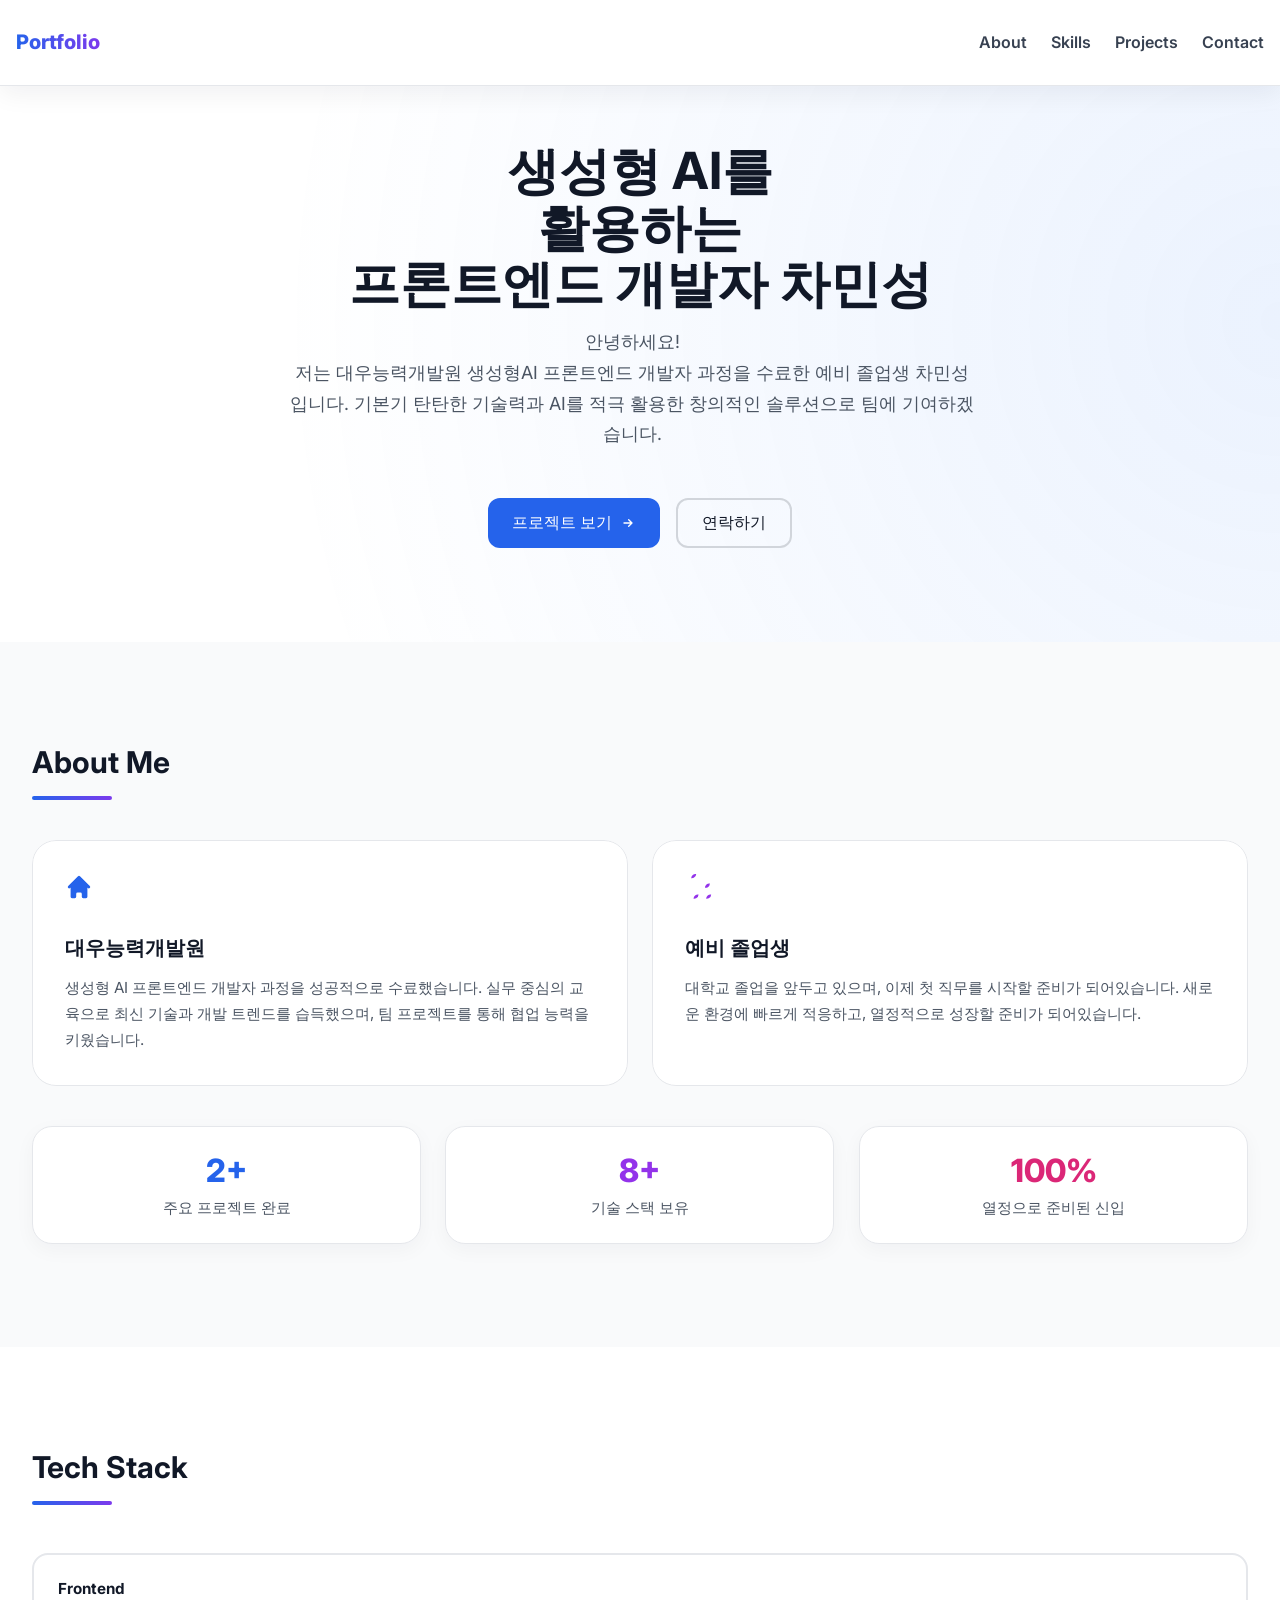
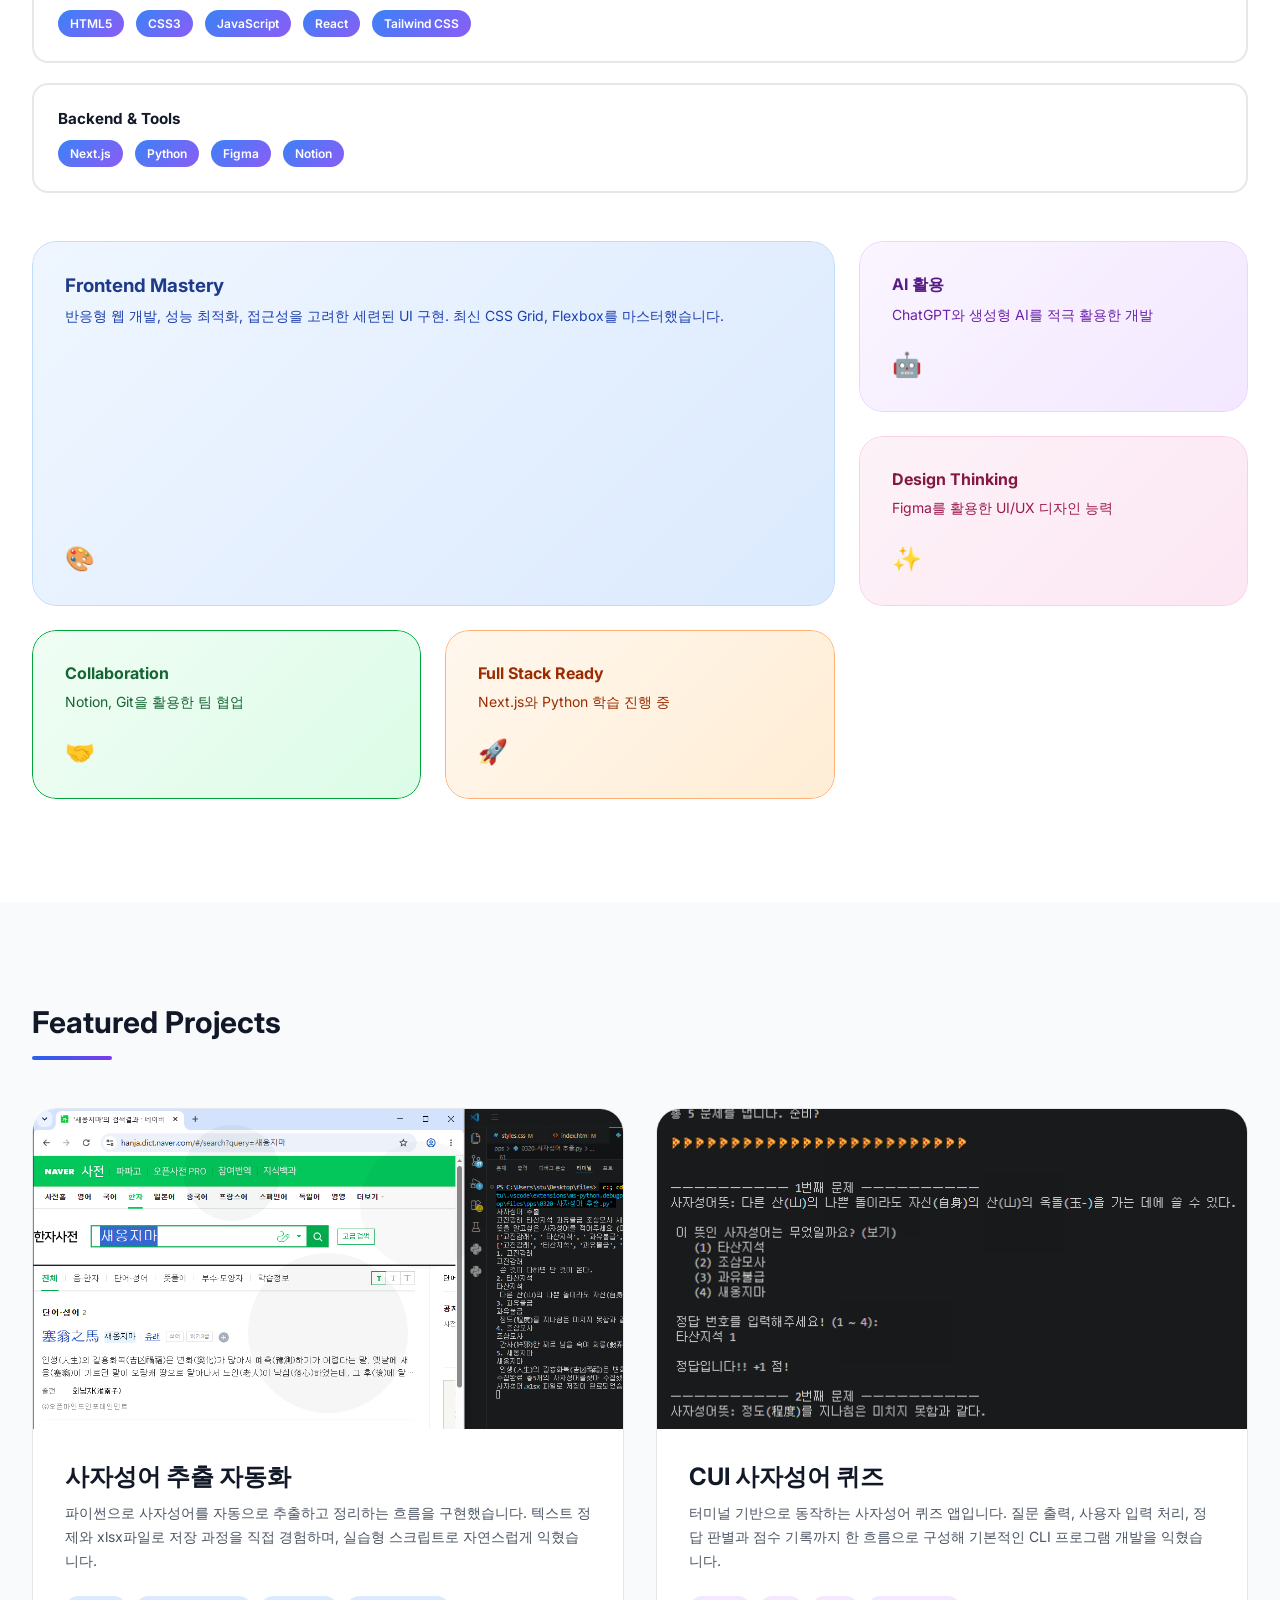
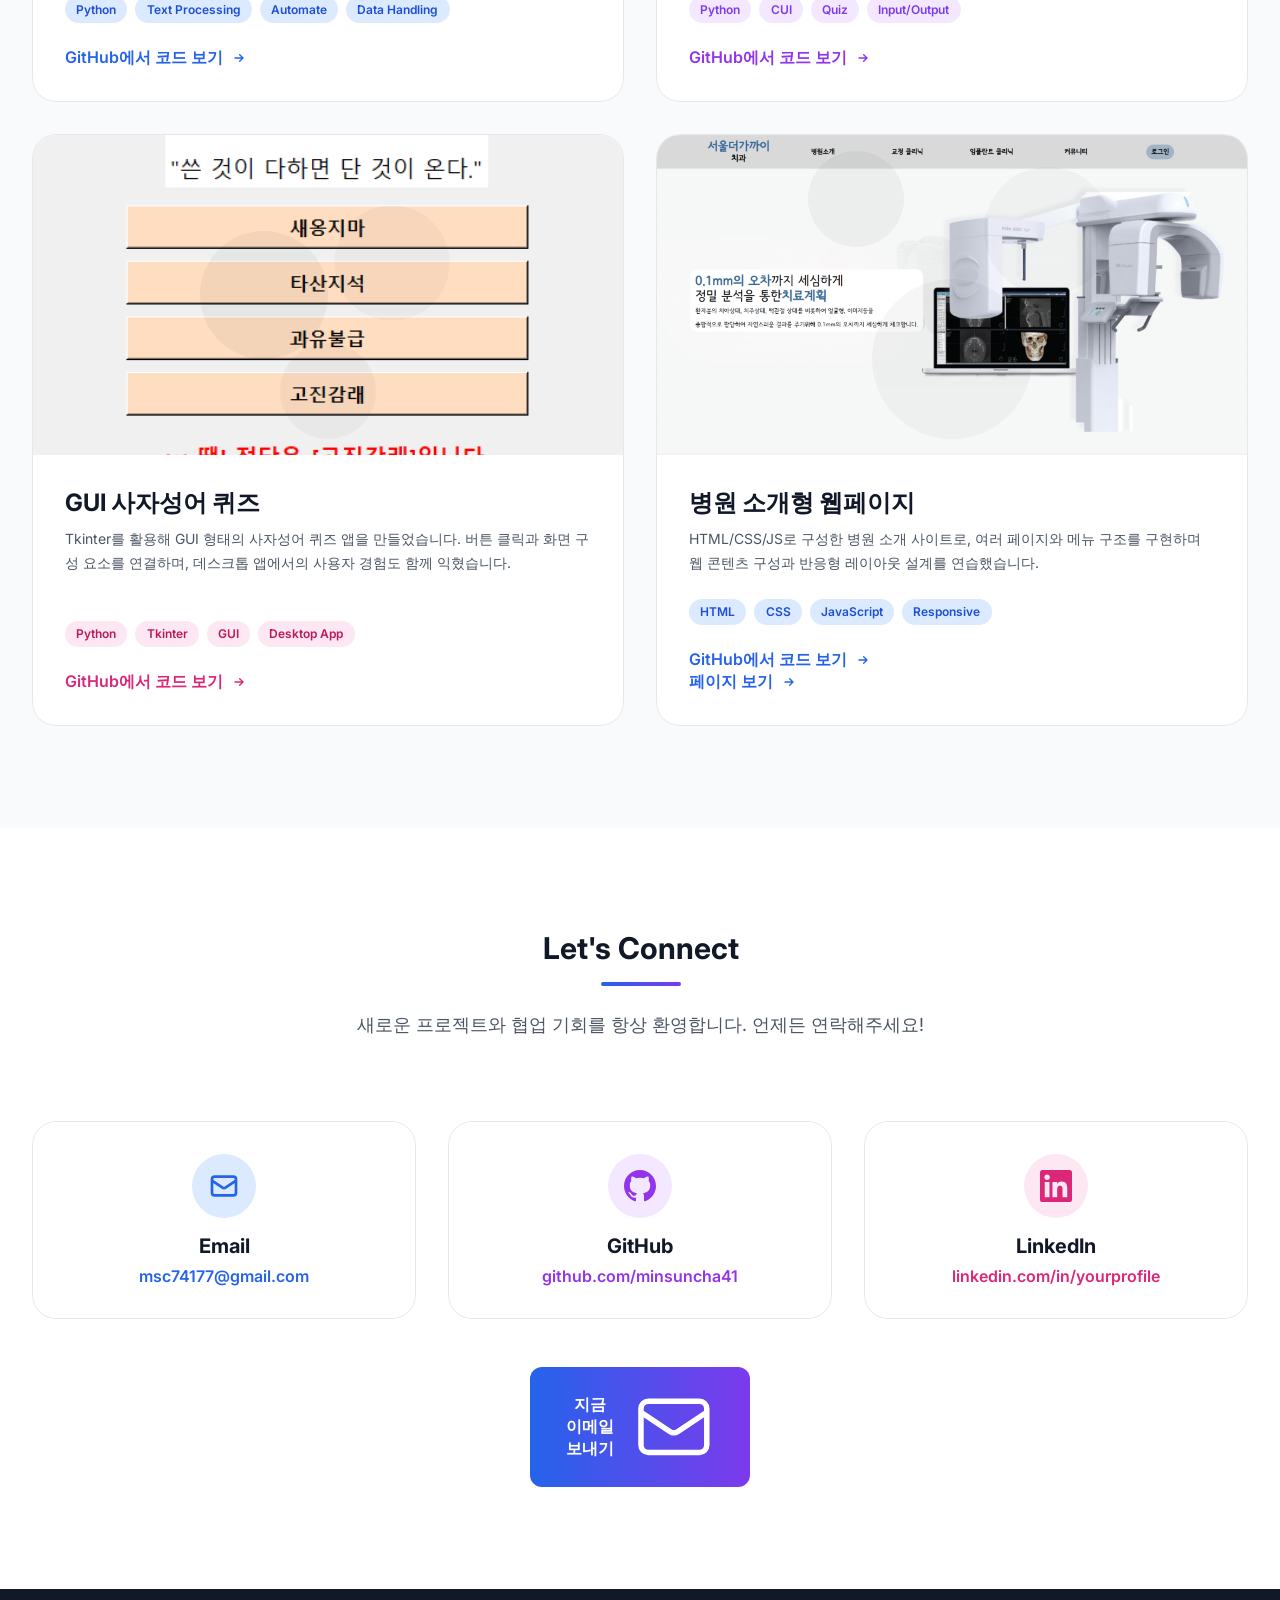
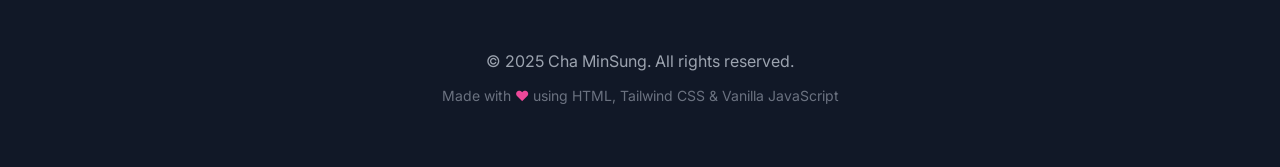
==== commit 55db77b9: "v2.0" ====
--- a/index.html
+++ b/index.html
@@ -4,7 +4,7 @@
 <head>
     <meta charset="UTF-8">
     <meta name="viewport" content="width=device-width, initial-scale=1.0">
-    <title>Kim Ji-young | AI-Powered Frontend Developer</title>
+    <title>Cha MinSung | AI-Powered Frontend Developer</title>
 
     <link href="https://fonts.googleapis.com/css2?family=Inter:wght@400;500;600;700;800&display=swap" rel="stylesheet">
 
@@ -59,10 +59,10 @@
                             활용하는
                         </span>
                         <br>
-                        프론트엔드 개발자
+                        프론트엔드 개발자 차민성
                     </h1>
                     <p class="hero-description">
-                        안녕하세요! <br> 저는 대우능력개발원 생성형AI 프론트엔드 개발자 과정을 수료한 예비 졸업생입니다.
+                        안녕하세요! <br> 저는 대우능력개발원 생성형AI 프론트엔드 개발자 과정을 수료한 예비 졸업생 차민성 입니다.
                         기본기 탄탄한 기술력과 AI를 적극 활용한 창의적인 솔루션으로 팀에 기여하겠습니다.
                     </p>
                 </div>
@@ -236,7 +236,7 @@
                     </div>
 
                     <div class="card-hover">
-                        <div class="skill-card skill-card-stack">
+                        <div class="skill-card skill-card-stack ">
                             <div>
                                 <h4 class="skill-card-title skill-card-title-orange">Full Stack Ready</h4>
                                 <p class="skill-card-copy skill-card-copy-orange">Next.js와 Python 학습 진행 중</p>
@@ -270,22 +270,23 @@
                                         <circle cx="50" cy="70" r="25" opacity="0.25" />
                                     </svg>
                                 </div>
-                                <div class="project-emoji">💼</div>
+                                <div class="project-emoji"></div>
                             </div>
                             <div class="project-content">
-                                <h3 class="project-title">포트폴리오 웹사이트</h3>
+                                <h3 class="project-title">사자성어 추출 자동화</h3>
                                 <p class="project-description">
-                                    순수 HTML, Tailwind CSS, Vanilla JavaScript로 제작한 현대적인 포트폴리오입니다.
-                                    Bento Grid 레이아웃, 부드러운 애니메이션, 완벽한 반응형 디자인이 특징입니다.
+                                    파이썬으로 사자성어를 자동으로 추출하고 정리하는 흐름을 구현했습니다.
+                                    텍스트 정제와 xlsx파일로 저장 과정을 직접 경험하며, 실습형 스크립트로 자연스럽게 익혔습니다.
                                 </p>
                                 <div class="project-tag-list">
-                                    <span class="project-tag project-tag-blue">HTML</span>
-                                    <span class="project-tag project-tag-blue">CSS</span>
-                                    <span class="project-tag project-tag-blue">JavaScript</span>
-                                    <span class="project-tag project-tag-blue">Tailwind</span>
-                                </div>
-                                <a href="https://github.com" target="_blank" class="project-link project-link-blue">
-                                    GitHub에서 보기
+                                    <span class="project-tag project-tag-blue">Python</span>
+                                    <span class="project-tag project-tag-blue">Text Processing</span>
+                                    <span class="project-tag project-tag-blue">Automate</span>
+                                    <span class="project-tag project-tag-blue">Data Handling</span>
+                                </div>
+                                <a href="https://github.com/minsuncha41/pppysjsocc" target="_blank"
+                                    class="project-link project-link-blue">
+                                    GitHub에서 코드 보기
                                     <svg class="w-4 h-4" fill="none" stroke="currentColor" viewBox="0 0 24 24">
                                         <path stroke-linecap="round" stroke-linejoin="round" stroke-width="2"
                                             d="M13 7l5 5m0 0l-5 5m5-5H6"></path>
@@ -306,23 +307,25 @@
                                         <rect x="15" y="60" width="35" height="35" opacity="0.25" />
                                     </svg>
                                 </div>
-                                <div class="project-emoji">🎨</div>
+                                <div class="project-emoji1"></div>
+
                             </div>
                             <div class="project-content">
-                                <h3 class="project-title">AI 이미지 생성 앱</h3>
+                                <h3 class="project-title">CUI 사자성어 퀴즈</h3>
                                 <p class="project-description">
-                                    생성형 AI API를 활용한 이미지 생성 웹앱입니다.
-                                    사용자가 텍스트 프롬프트를 입력하면 AI가 이미지를 생성해줍니다.
-                                    React 기반으로 부드러운 UX를 제공합니다.
+                                    터미널 기반으로 동작하는 사자성어 퀴즈 앱입니다.
+                                    질문 출력, 사용자 입력 처리, 정답 판별과 점수 기록까지 한 흐름으로 구성해
+                                    기본적인 CLI 프로그램 개발을 익혔습니다.
                                 </p>
                                 <div class="project-tag-list">
-                                    <span class="project-tag project-tag-purple">React</span>
-                                    <span class="project-tag project-tag-purple">API</span>
-                                    <span class="project-tag project-tag-purple">Tailwind</span>
-                                    <span class="project-tag project-tag-purple">AI</span>
-                                </div>
-                                <a href="https://github.com" target="_blank" class="project-link project-link-purple">
-                                    GitHub에서 보기
+                                    <span class="project-tag project-tag-purple">Python</span>
+                                    <span class="project-tag project-tag-purple">CUI</span>
+                                    <span class="project-tag project-tag-purple">Quiz</span>
+                                    <span class="project-tag project-tag-purple">Input/Output</span>
+                                </div>
+                                <a href="https://github.com/minsuncha41/pppysjsocc" target="_blank"
+                                    class="project-link project-link-purple">
+                                    GitHub에서 코드 보기
                                     <svg class="w-4 h-4" fill="none" stroke="currentColor" viewBox="0 0 24 24">
                                         <path stroke-linecap="round" stroke-linejoin="round" stroke-width="2"
                                             d="M13 7l5 5m0 0l-5 5m5-5H6"></path>
@@ -343,23 +346,69 @@
                                         <circle cx="50" cy="80" r="15" opacity="0.25" />
                                     </svg>
                                 </div>
-                                <div class="project-emoji">📱</div>
+                                <div class="project-emoji2"></div>
+
                             </div>
                             <div class="project-content">
-                                <h3 class="project-title">할일 관리 앱</h3>
+                                <h3 class="project-title">GUI 사자성어 퀴즈</h3>
                                 <p class="project-description">
-                                    localStorage를 활용한 투두 리스트 애플리케이션입니다.
-                                    부드러운 애니메이션과 직관적인 UI로 사용성이 뛰어나며,
-                                    모바일 환경에서도 완벽하게 작동합니다.
+                                    Tkinter를 활용해 GUI 형태의 사자성어 퀴즈 앱을 만들었습니다.
+                                    버튼 클릭과 화면 구성 요소를 연결하며, 데스크톱 앱에서의 사용자 경험도 함께 익혔습니다.
                                 </p>
                                 <div class="project-tag-list">
-                                    <span class="project-tag project-tag-pink">JavaScript</span>
-                                    <span class="project-tag project-tag-pink">CSS</span>
-                                    <span class="project-tag project-tag-pink">LocalStorage</span>
-                                    <span class="project-tag project-tag-pink">Responsive</span>
-                                </div>
-                                <a href="https://github.com" target="_blank" class="project-link project-link-pink">
-                                    GitHub에서 보기
+                                    <span class="project-tag project-tag-pink">Python</span>
+                                    <span class="project-tag project-tag-pink">Tkinter</span>
+                                    <span class="project-tag project-tag-pink">GUI</span>
+                                    <span class="project-tag project-tag-pink">Desktop App</span>
+                                </div>
+                                <a href="https://github.com/minsuncha41/pppysjsocc" target="_blank"
+                                    class="project-link project-link-pink">
+                                    GitHub에서 코드 보기
+                                    <svg class="w-4 h-4" fill="none" stroke="currentColor" viewBox="0 0 24 24">
+                                        <path stroke-linecap="round" stroke-linejoin="round" stroke-width="2"
+                                            d="M13 7l5 5m0 0l-5 5m5-5H6"></path>
+                                    </svg>
+                                </a>
+                            </div>
+                        </div>
+                    </div>
+
+                    <!-- Project 4 -->
+                    <div class="fade-in card-hover group" style="animation-delay: 0.3s">
+                        <div class="project-card">
+                            <div class="project-visual project-visual-blue">
+                                <div class="project-overlay">
+                                    <svg class="project-overlay-svg" fill="currentColor" viewBox="0 0 100 100">
+                                        <circle cx="20" cy="20" r="15" opacity="0.3" />
+                                        <circle cx="80" cy="30" r="20" opacity="0.2" />
+                                        <circle cx="50" cy="70" r="25" opacity="0.25" />
+                                    </svg>
+                                </div>
+                                <div class="project-emoji3"></div>
+                            </div>
+                            <div class="project-content">
+                                <h3 class="project-title">병원 소개형 웹페이지</h3>
+                                <p class="project-description">
+                                    HTML/CSS/JS로 구성한 병원 소개 사이트로, 여러 페이지와 메뉴 구조를 구현하며
+                                    웹 콘텐츠 구성과 반응형 레이아웃 설계를 연습했습니다.
+                                </p>
+                                <div class="project-tag-list">
+                                    <span class="project-tag project-tag-blue">HTML</span>
+                                    <span class="project-tag project-tag-blue">CSS</span>
+                                    <span class="project-tag project-tag-blue">JavaScript</span>
+                                    <span class="project-tag project-tag-blue">Responsive</span>
+                                </div>
+                                <a href="https://github.com/minsuncha41/stu26/tree/master" target="_blank"
+                                    class="project-link project-link-blue">
+                                    GitHub에서 코드 보기
+                                    <svg class="w-4 h-4" fill="none" stroke="currentColor" viewBox="0 0 24 24">
+                                        <path stroke-linecap="round" stroke-linejoin="round" stroke-width="2"
+                                            d="M13 7l5 5m0 0l-5 5m5-5H6"></path>
+                                    </svg>
+                                </a>
+                                <a href=" https://minsuncha41.github.io/stu26/" target="_blank"
+                                    class="project-link project-link-blue">
+                                    페이지 보기
                                     <svg class="w-4 h-4" fill="none" stroke="currentColor" viewBox="0 0 24 24">
                                         <path stroke-linecap="round" stroke-linejoin="round" stroke-width="2"
                                             d="M13 7l5 5m0 0l-5 5m5-5H6"></path>
@@ -400,7 +449,7 @@
                             </div>
                             <h3 class="contact-card-title">Email</h3>
                             <a href="mailto:your.email@example.com" class="contact-link contact-link-blue">
-                                your.email@example.com
+                                msc74177@gmail.com
                             </a>
                         </div>
                     </div>
@@ -416,9 +465,9 @@
                                 </svg>
                             </div>
                             <h3 class="contact-card-title">GitHub</h3>
-                            <a href="https://github.com/yourprofile" target="_blank"
+                            <a href="https://github.com/minsuncha41" target="_blank"
                                 class="contact-link contact-link-purple">
-                                github.com/yourprofile
+                                github.com/minsuncha41
                             </a>
                         </div>
                     </div>
@@ -444,8 +493,8 @@
 
                 <!-- CTA Section -->
                 <div class="fade-in cta-area">
-                    <a href="mailto:your.email@example.com" class="cta-button">
-                        지금 이메일 보내기
+                    <a href="mailto:msc74177@gmail.com" class="cta-button">
+                        지금 <br> 이메일 보내기
                         <svg class="button-icon" fill="none" stroke="currentColor" viewBox="0 0 24 24">
                             <path stroke-linecap="round" stroke-linejoin="round" stroke-width="1.5"
                                 d="M3 8l7.89 5.26a2 2 0 002.22 0L21 8M5 19h14a2 2 0 002-2V7a2 2 0 00-2-2H5a2 2 0 00-2 2v10a2 2 0 002 2z">
@@ -461,7 +510,7 @@
     <footer class="page-footer">
         <div class="site-container footer-content">
             <p class="footer-copy">
-                © 2024 Kim Ji-young. All rights reserved.
+                © 2025 Cha MinSung. All rights reserved.
             </p>
             <p class="footer-meta">
                 Made with <span class="footer-heart">❤</span> using HTML, Tailwind CSS & Vanilla JavaScript
--- a/styles.css
+++ b/styles.css
@@ -97,8 +97,12 @@
    =================================== */
 
 .card-hover {
+    background: transparent;
+    border-radius: 1.5rem;
+    overflow: hidden;
     transition: all 0.3s cubic-bezier(0.4, 0, 0.2, 1);
 }
+
 
 .card-hover:hover {
     transform: translateY(-8px);
@@ -932,7 +936,7 @@
 }
 
 .project-visual {
-    height: 12rem;
+    height: 20rem;
     display: flex;
     align-items: center;
     justify-content: center;
@@ -1021,12 +1025,12 @@
 
 .skill-card-collab {
     background: linear-gradient(135deg, #f0fdf4, #dcfce7);
-    border-color: #bbf7d0;
+    border-color: #00a53a;
 }
 
 .skill-card-stack {
     background: linear-gradient(135deg, #fff7ed, #ffedd5);
-    border-color: #fed7aa;
+    border-color: #ffb077;
 }
 
 .skill-card-title {
@@ -1085,10 +1089,42 @@
     font-size: 1.5rem;
 }
 
-.project-emoji {
+.project-media {
+    position: relative;
+    display: flex;
+    align-items: center;
+    justify-content: center;
+    width: 100%;
+    height: 100%;
+    min-height: 180px;
+    z-index: 10;
+}
+
+.project-image {
+    width: 100%;
+    height: 100%;
+    object-fit: cover;
+    display: block;
+}
+
+.project-image-fallback {
+    position: absolute;
+    inset: 0;
+    display: flex;
+    align-items: center;
+    justify-content: center;
+    padding: 1rem;
     color: #ffffff;
-    font-size: 2.25rem;
-    z-index: 10;
+    font-size: 0.95rem;
+    font-weight: 600;
+    letter-spacing: 0.04em;
+    background: rgba(255, 255, 255, 0.14);
+    backdrop-filter: blur(4px);
+    text-align: center;
+}
+
+.project-image:not([src=""])+.project-image-fallback {
+    display: none;
 }
 
 .contact-icon {
@@ -1131,7 +1167,7 @@
 }
 
 .cta-button {
-    width: 320px;
+    width: 220px;
     display: inline-flex;
     align-items: center;
     justify-content: center;
@@ -2209,6 +2245,7 @@
 .card-hover {
     position: relative;
     overflow: hidden;
+    border-radius: 1.5rem;
 }
 
 .ripple {
@@ -2268,4 +2305,46 @@
     .fade-in {
         will-change: transform, opacity;
     }
+}
+
+
+
+
+
+
+
+
+
+
+
+.project-emoji {
+    width: 100%;
+    height: 100%;
+    background-image: url(/imgs/sjsoimg.png);
+    background-size: cover;
+}
+
+
+.project-emoji1 {
+    width: 100%;
+    height: 100%;
+    background-image: url(/imgs/sjsocuiimg.png);
+    background-size: cover;
+    background-position: center;
+}
+
+.project-emoji2 {
+    width: 100%;
+    height: 100%;
+    background-image: url(/imgs/sjsoguiimg.png);
+    background-size: cover;
+    background-position: center;
+}
+
+.project-emoji3 {
+    width: 100%;
+    height: 100%;
+    background-image: url(/imgs/cgimg.png);
+    background-size: cover;
+    background-position: center;
 }
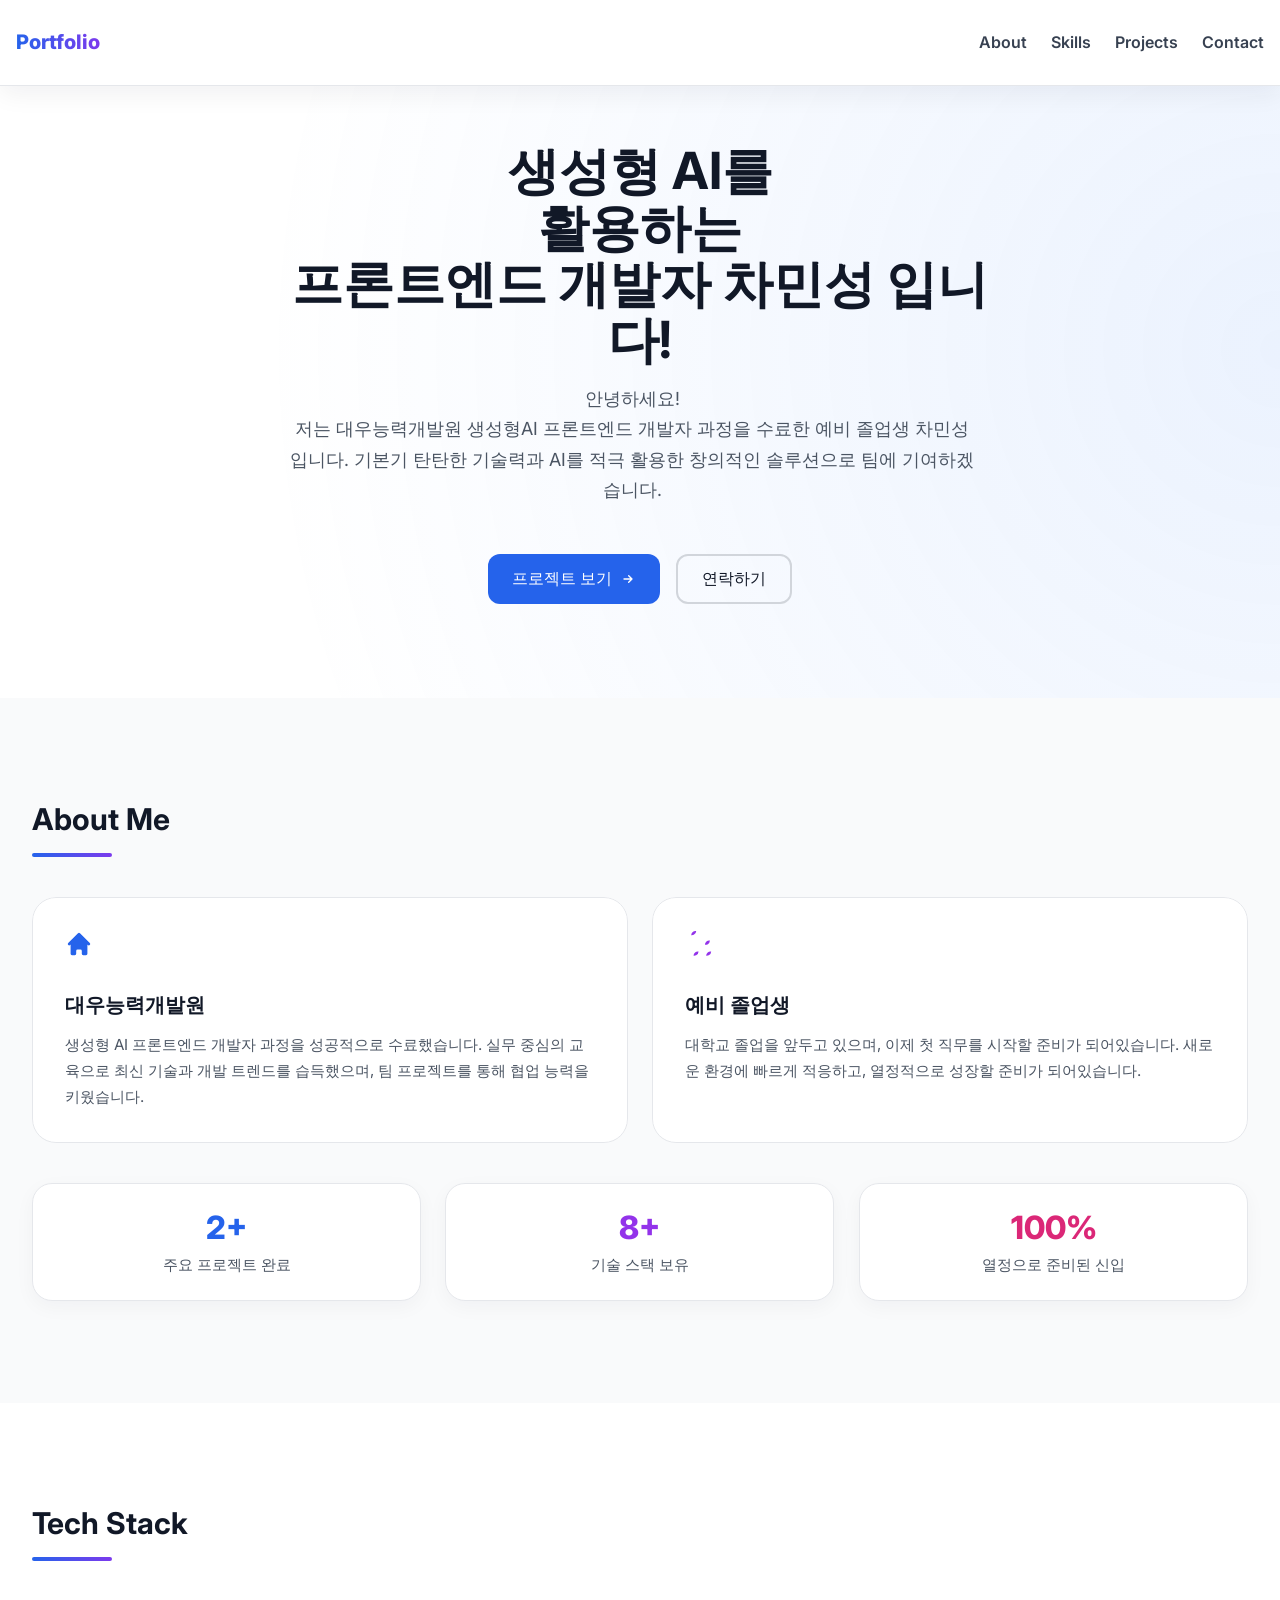
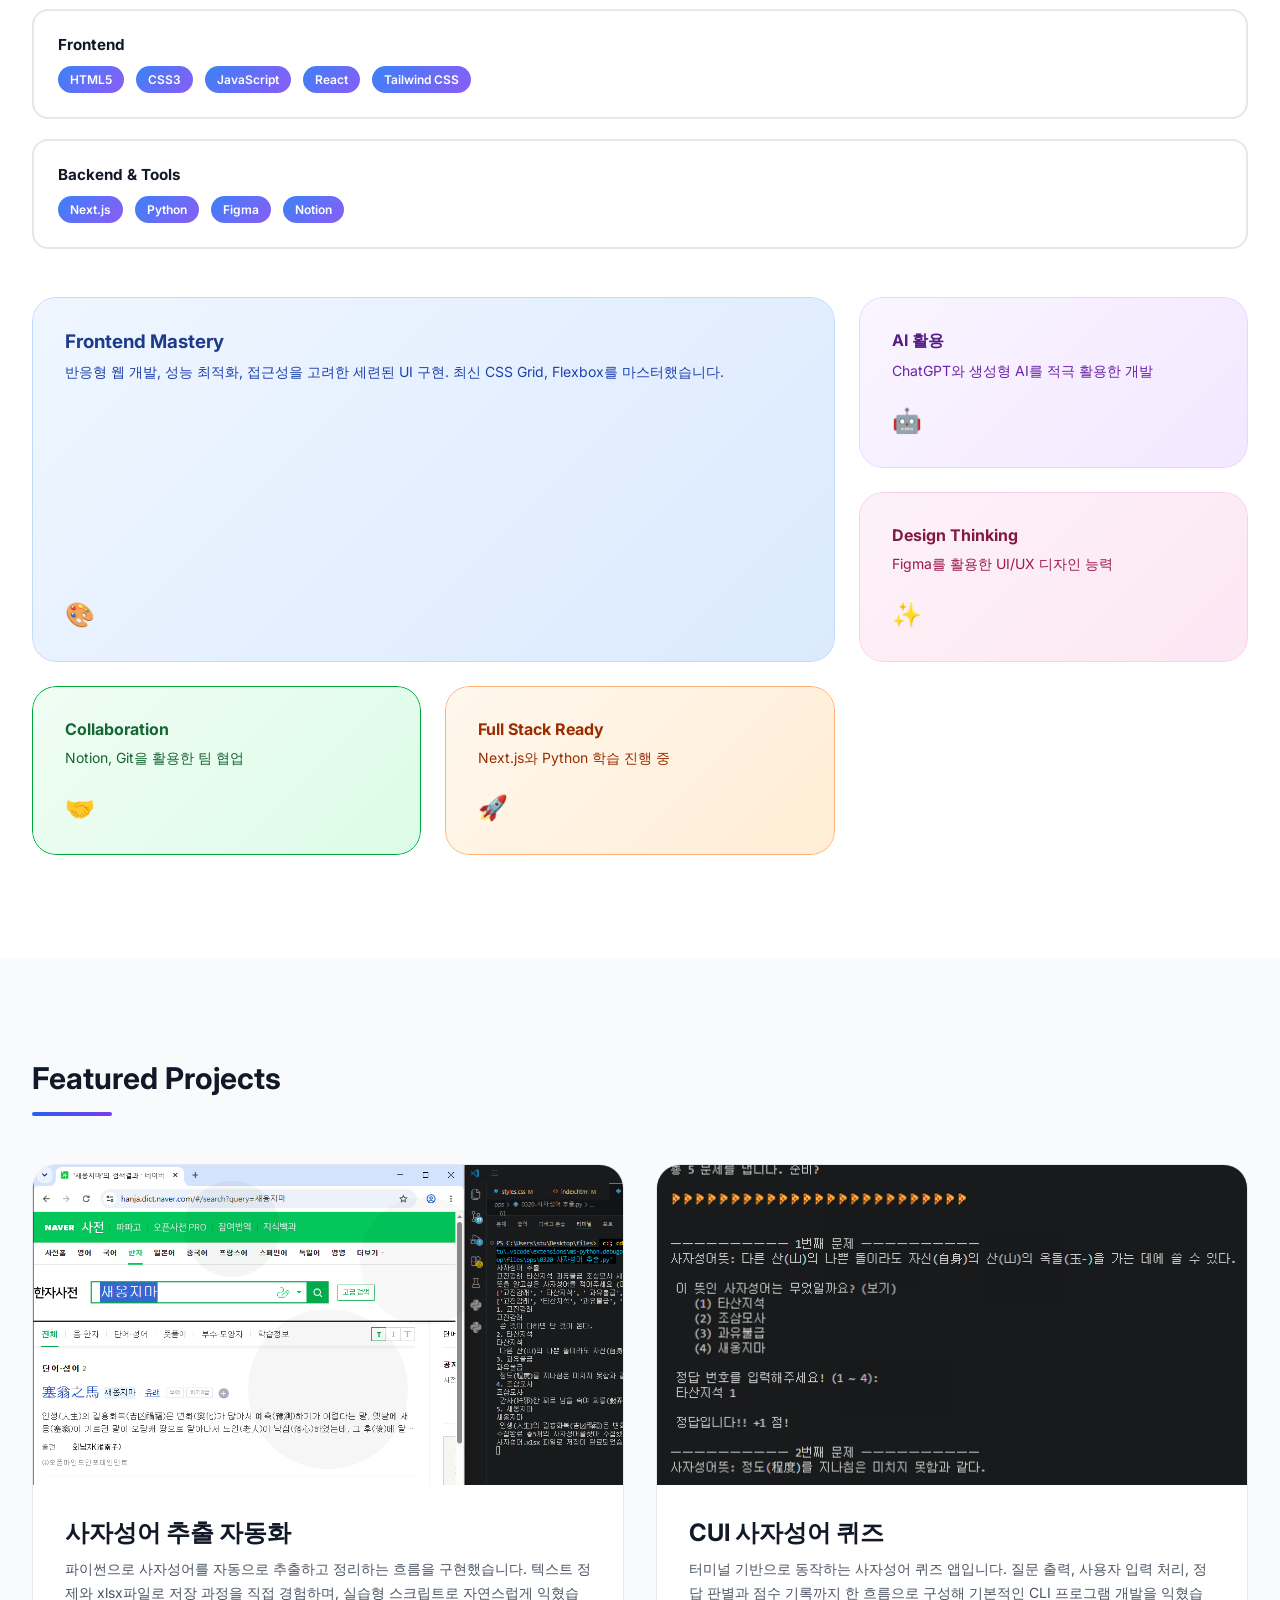
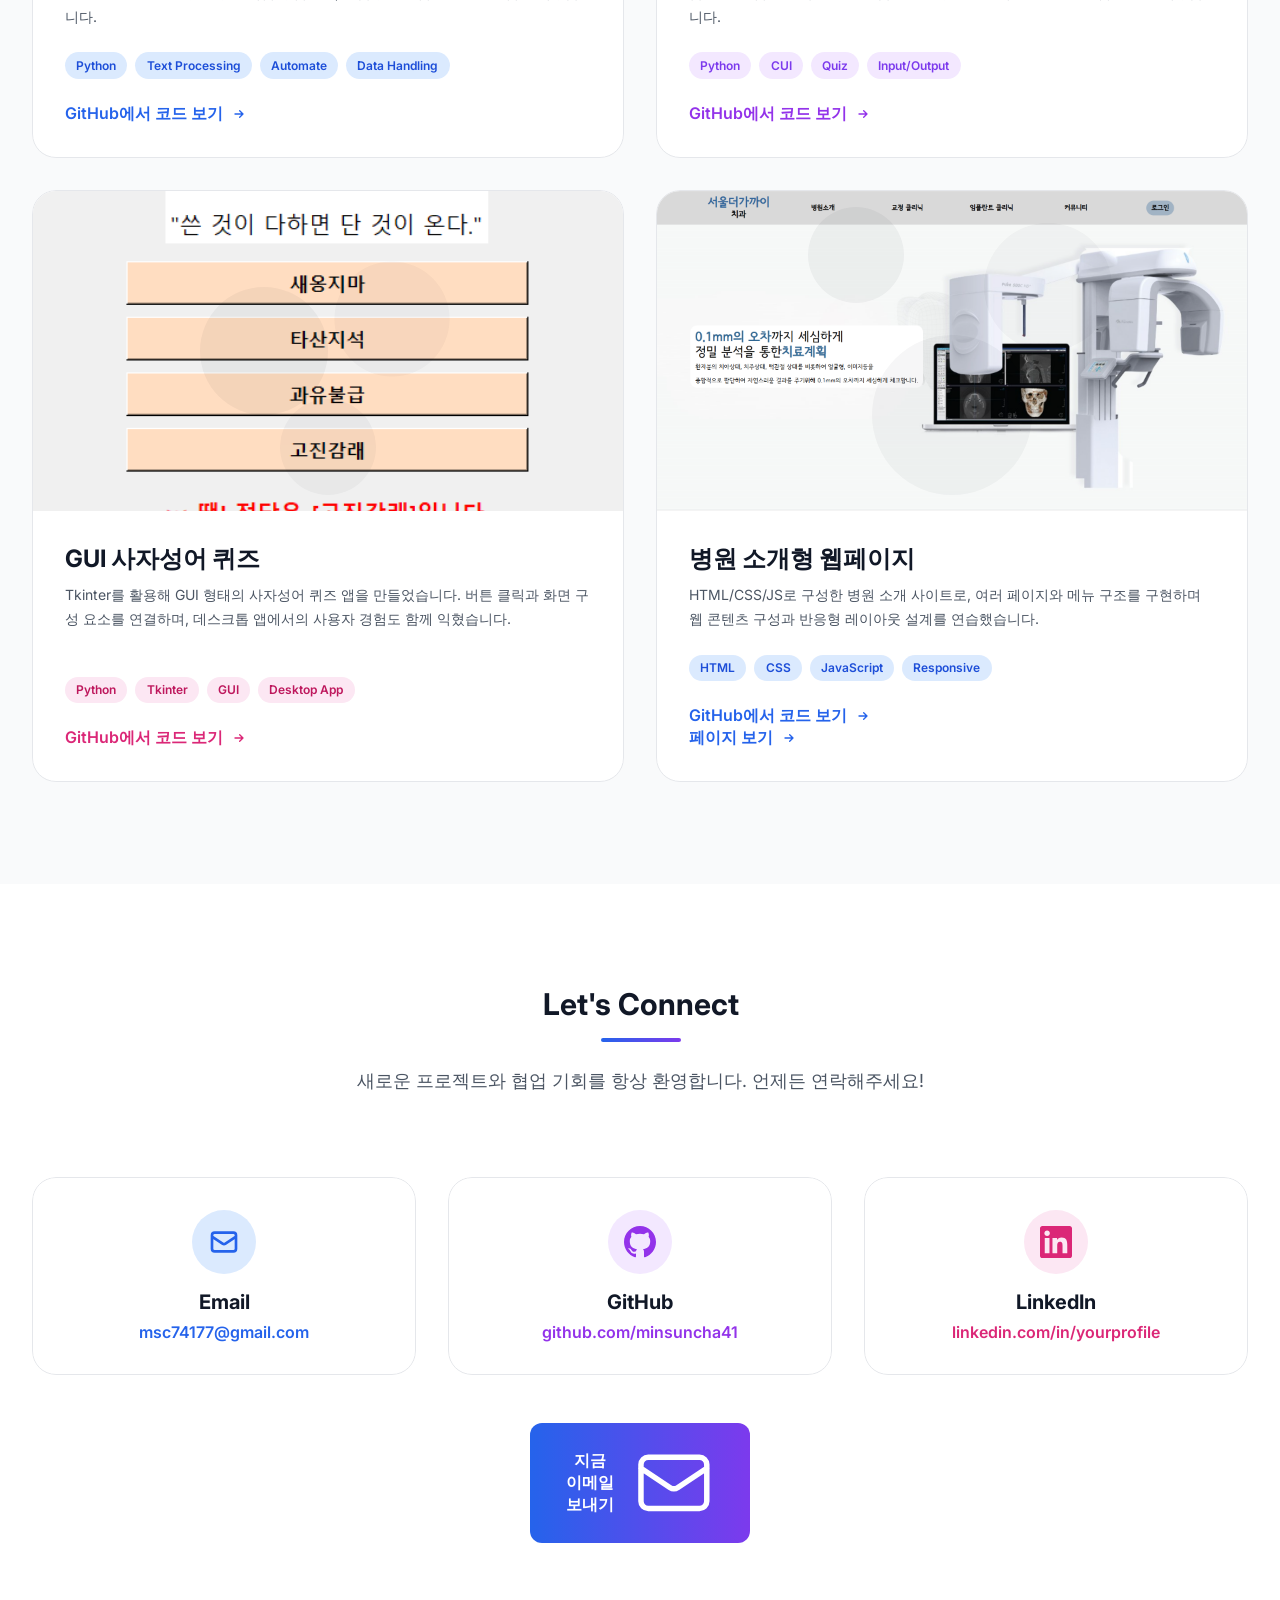
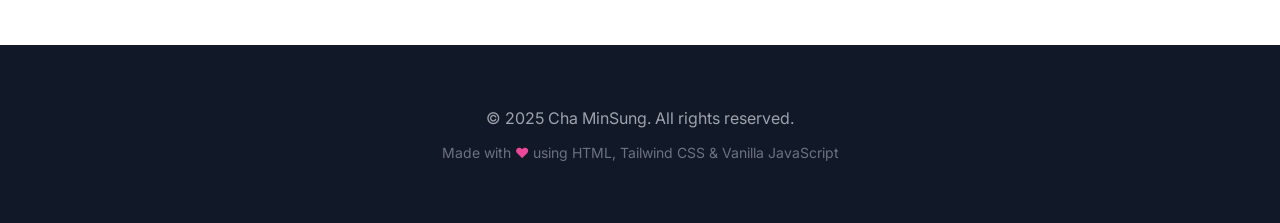
==== commit beaaca53: "v2.1" ====
--- a/index.html
+++ b/index.html
@@ -59,7 +59,7 @@
                             활용하는
                         </span>
                         <br>
-                        프론트엔드 개발자 차민성
+                        프론트엔드 개발자 차민성 입니다!
                     </h1>
                     <p class="hero-description">
                         안녕하세요! <br> 저는 대우능력개발원 생성형AI 프론트엔드 개발자 과정을 수료한 예비 졸업생 차민성 입니다.
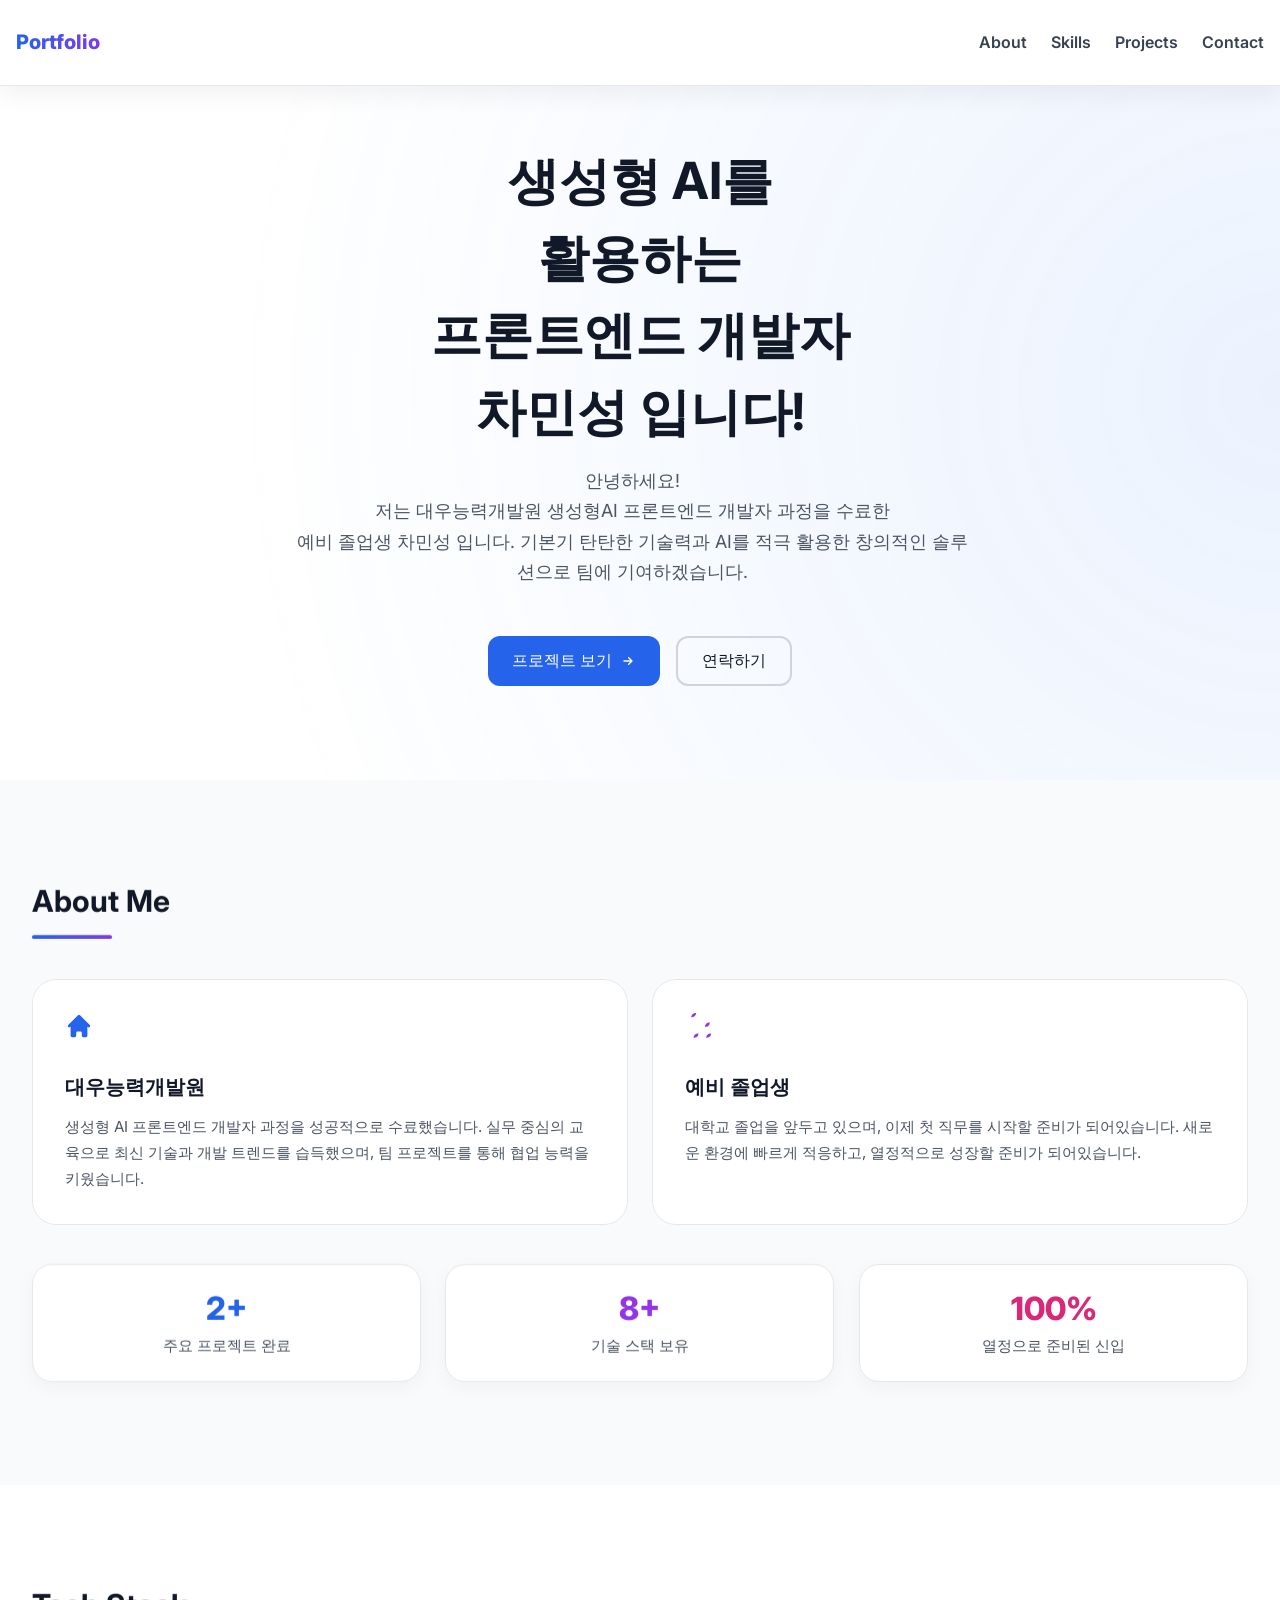
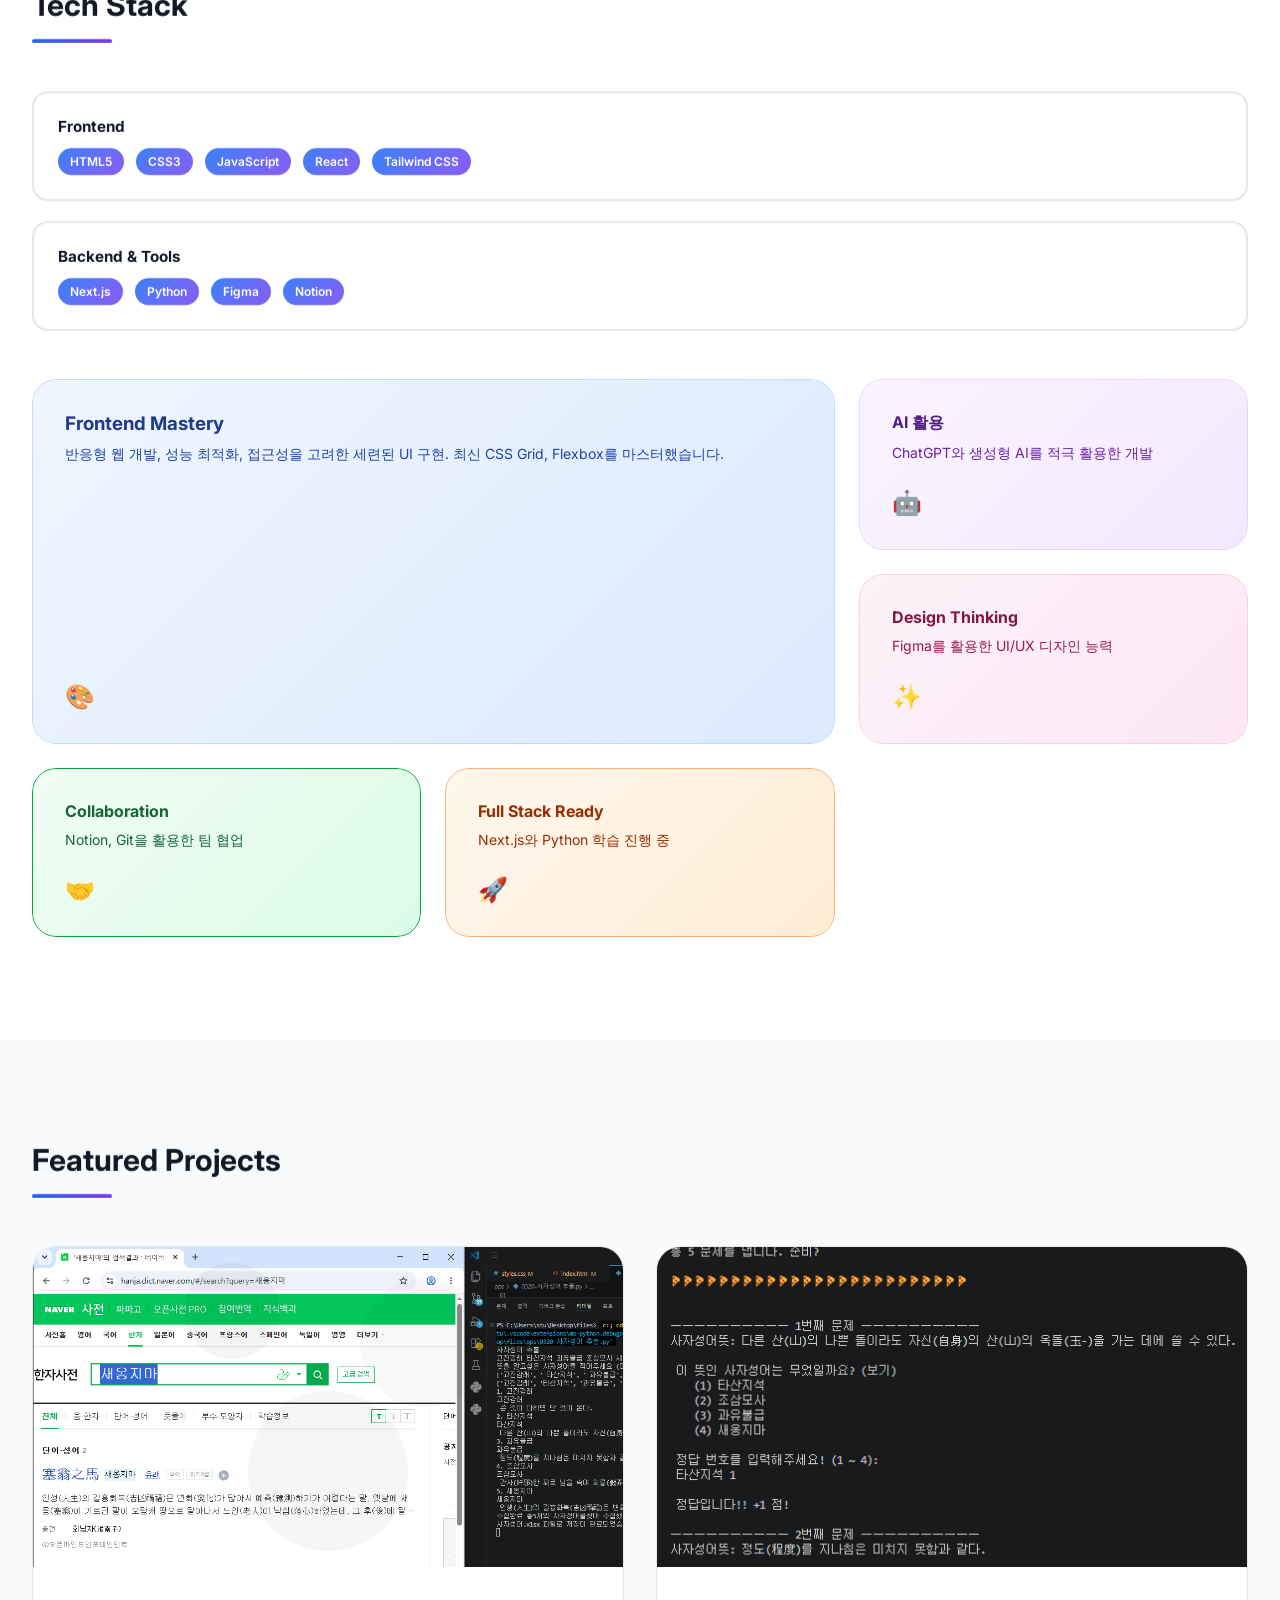
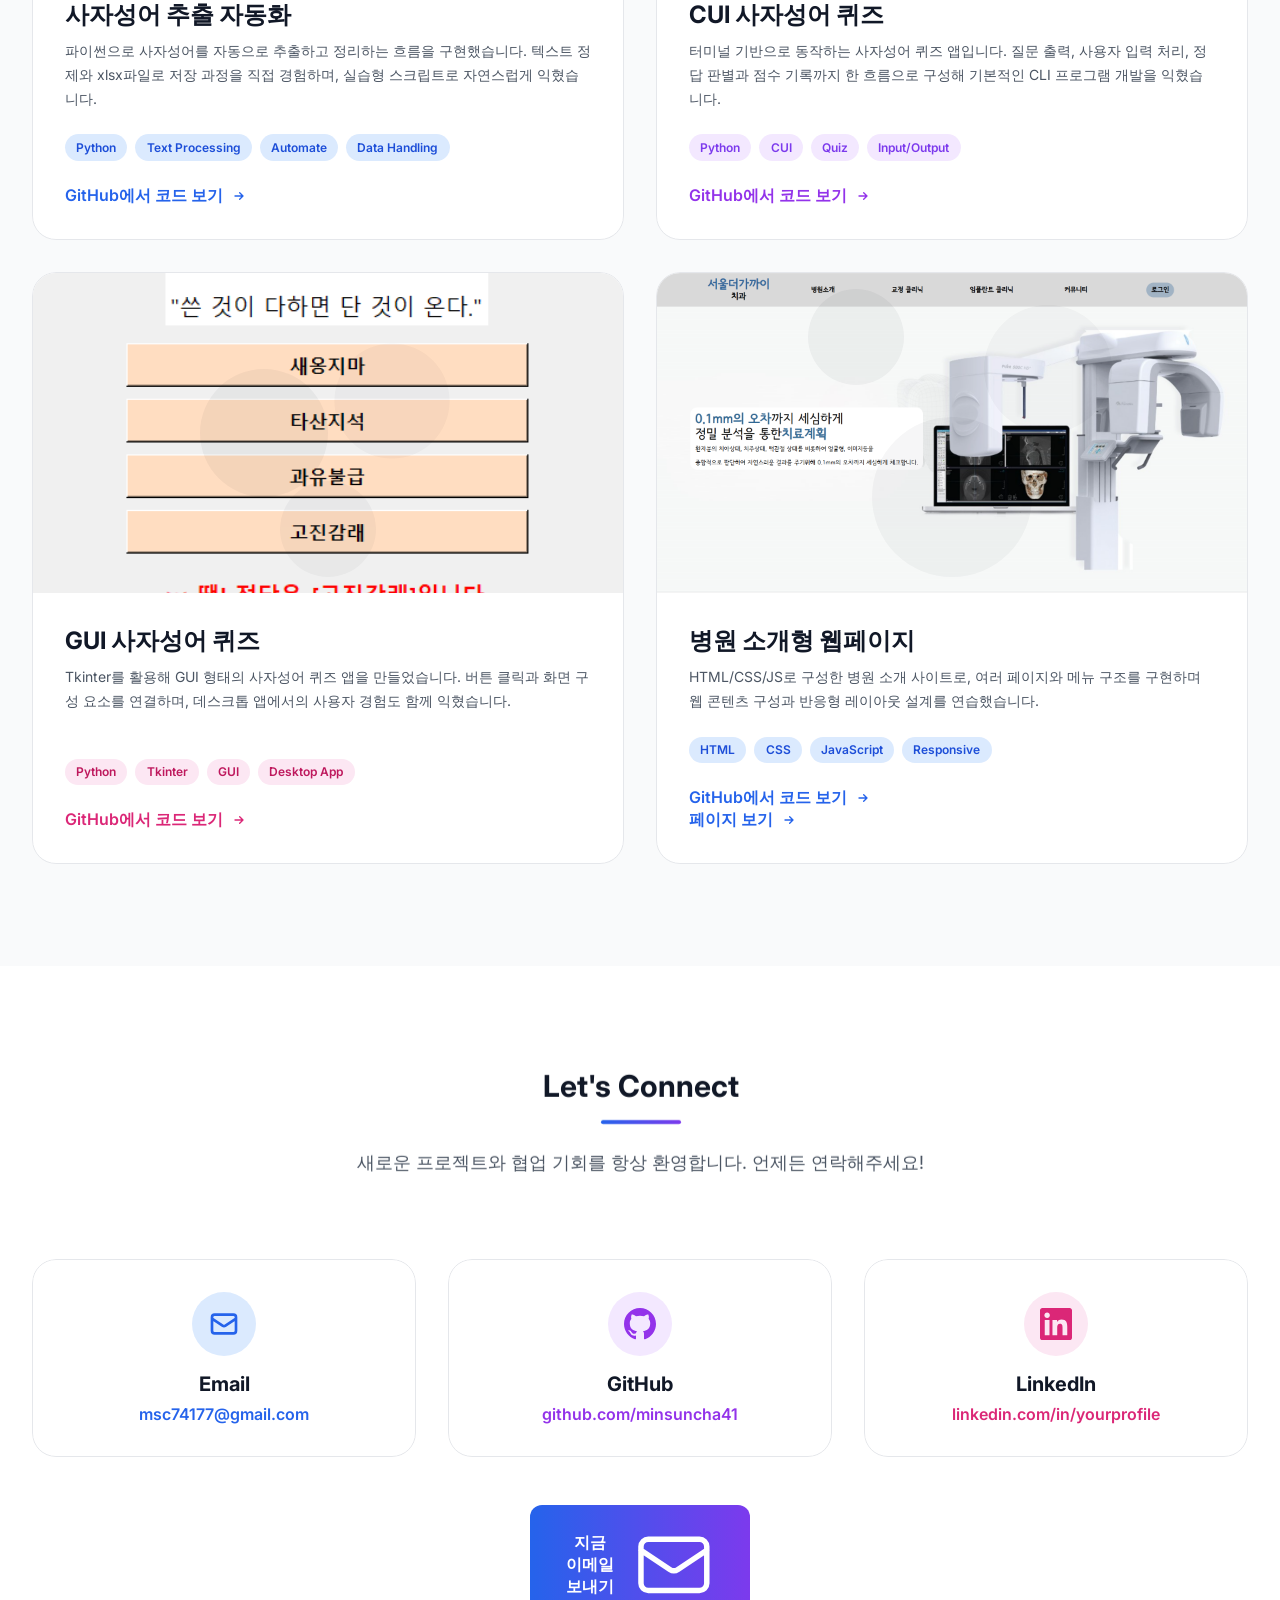
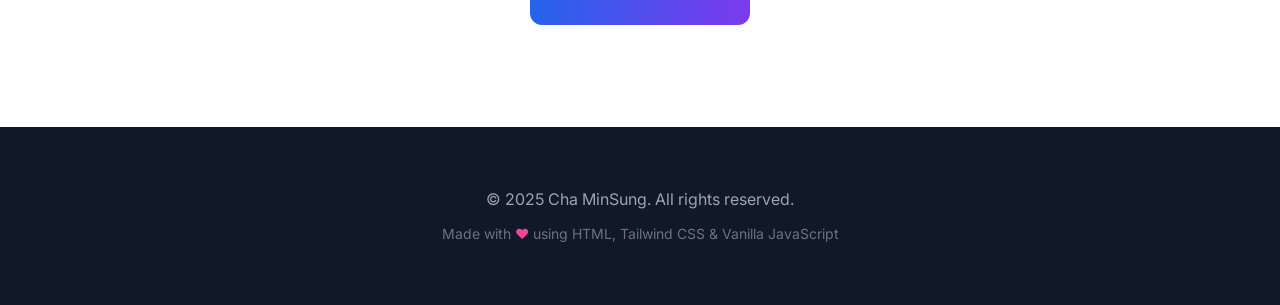
==== commit a3bc9c6b: "v2.2" ====
--- a/index.html
+++ b/index.html
@@ -59,10 +59,10 @@
                             활용하는
                         </span>
                         <br>
-                        프론트엔드 개발자 차민성 입니다!
+                        프론트엔드 개발자 <br> 차민성 입니다!
                     </h1>
                     <p class="hero-description">
-                        안녕하세요! <br> 저는 대우능력개발원 생성형AI 프론트엔드 개발자 과정을 수료한 예비 졸업생 차민성 입니다.
+                        안녕하세요! <br> 저는 대우능력개발원 생성형AI 프론트엔드 개발자 과정을 수료한 <br> 예비 졸업생 차민성 입니다.
                         기본기 탄탄한 기술력과 AI를 적극 활용한 창의적인 솔루션으로 팀에 기여하겠습니다.
                     </p>
                 </div>
--- a/styles.css
+++ b/styles.css
@@ -669,7 +669,7 @@
     margin: 0;
     font-size: 2.25rem;
     font-weight: 700;
-    line-height: 1.1;
+    line-height: 1.5;
 }
 
 .hero-accent {
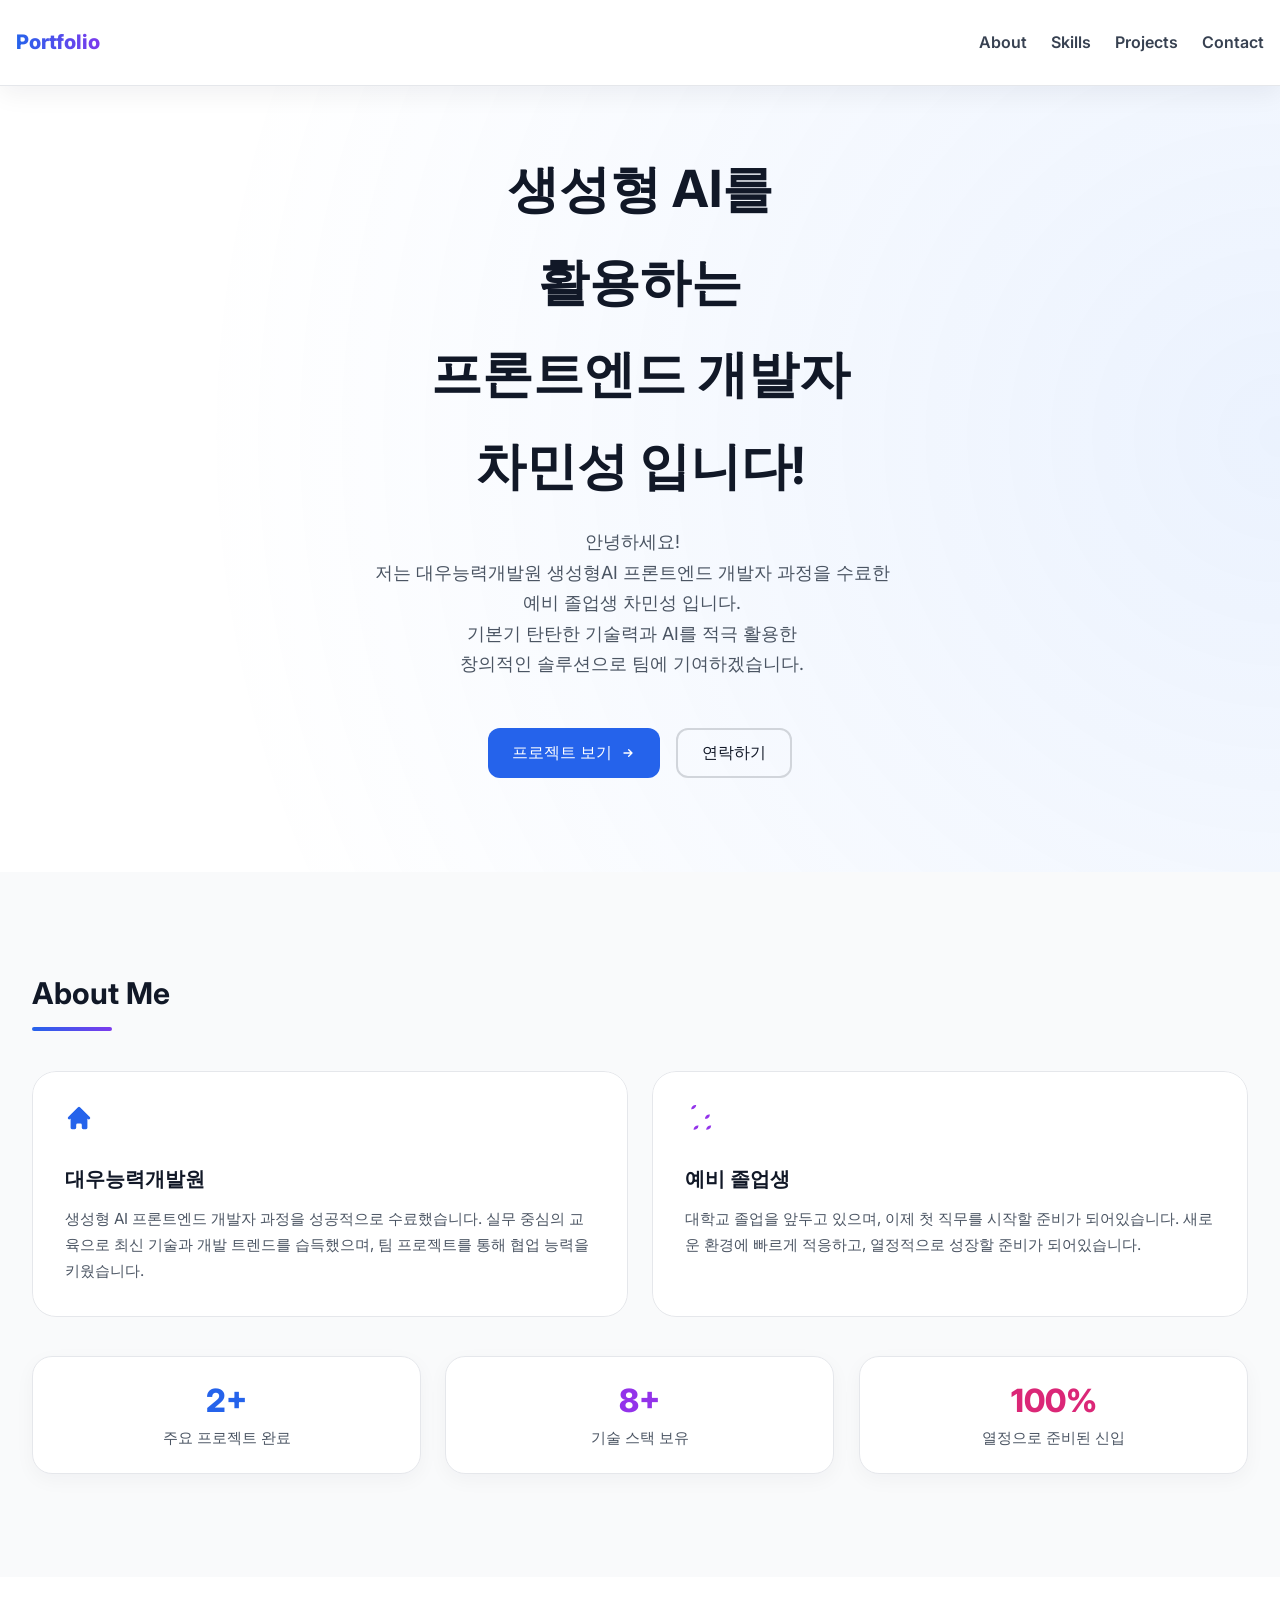
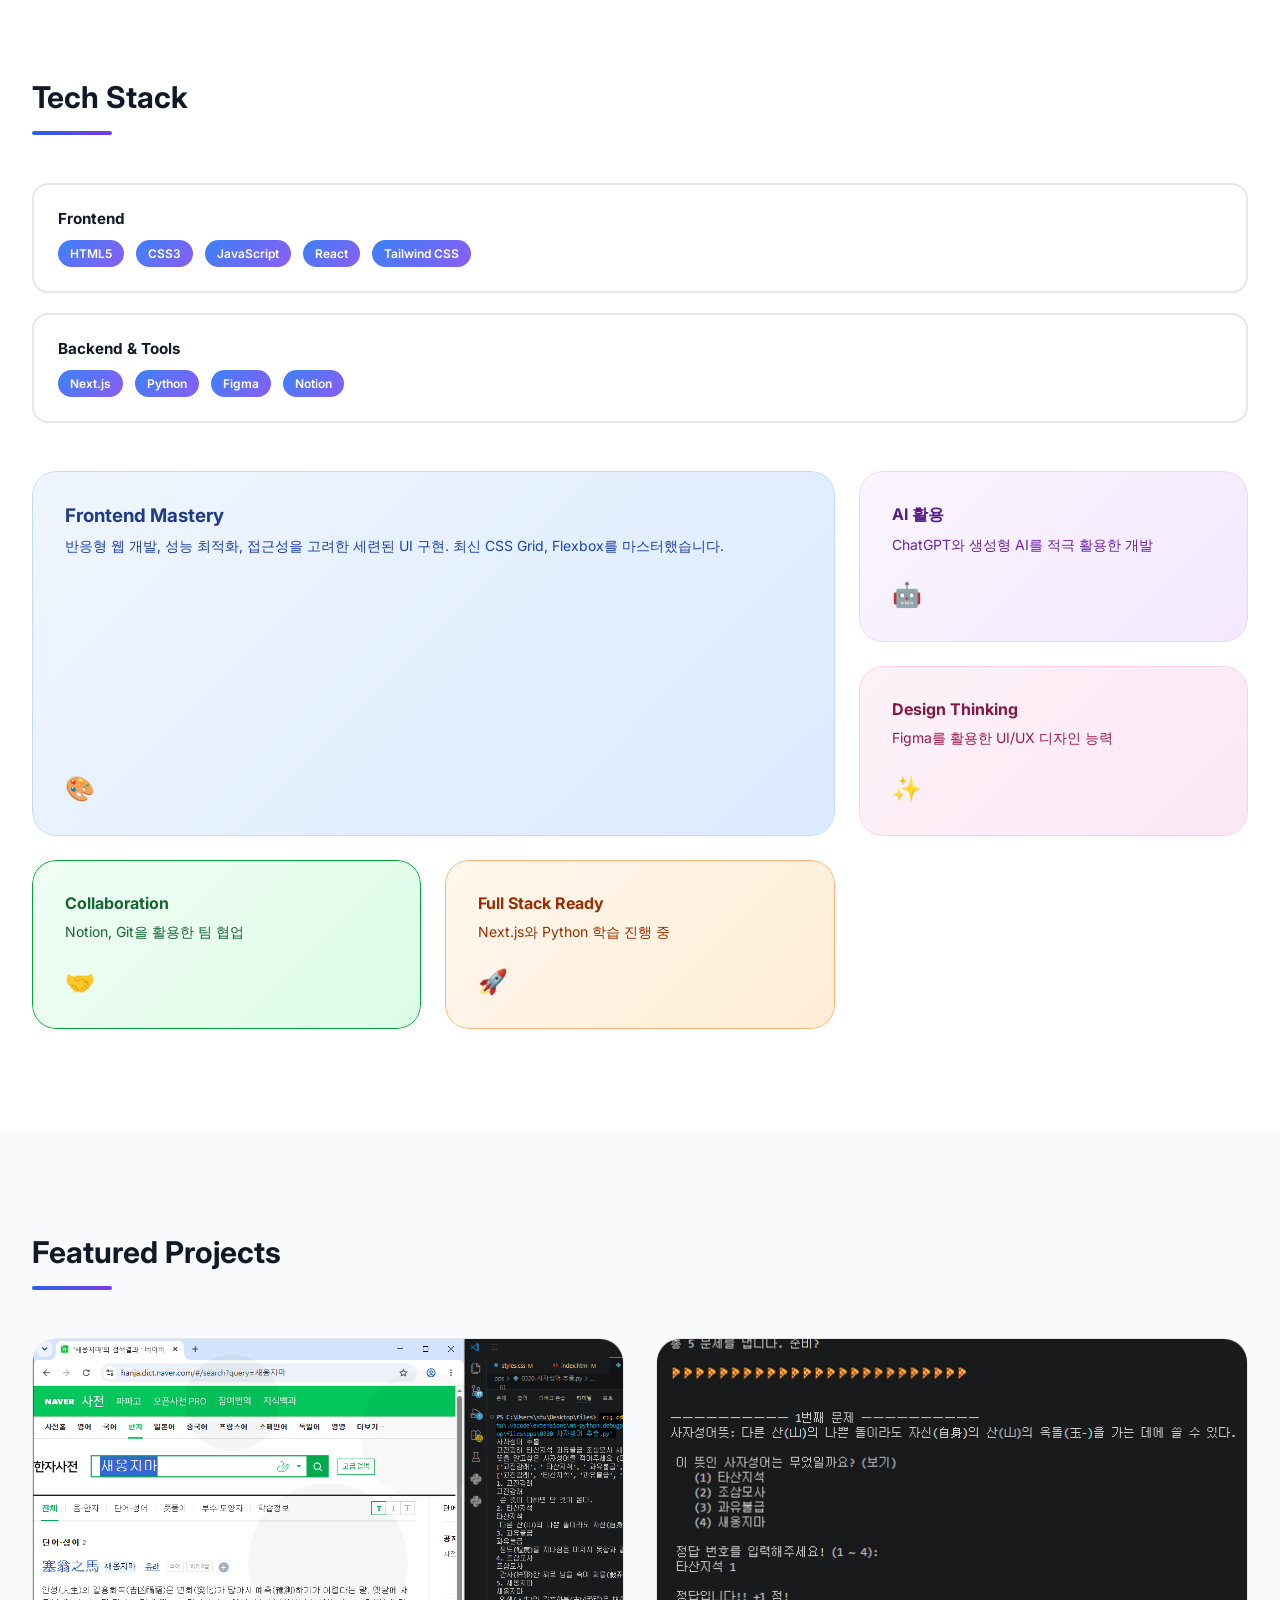
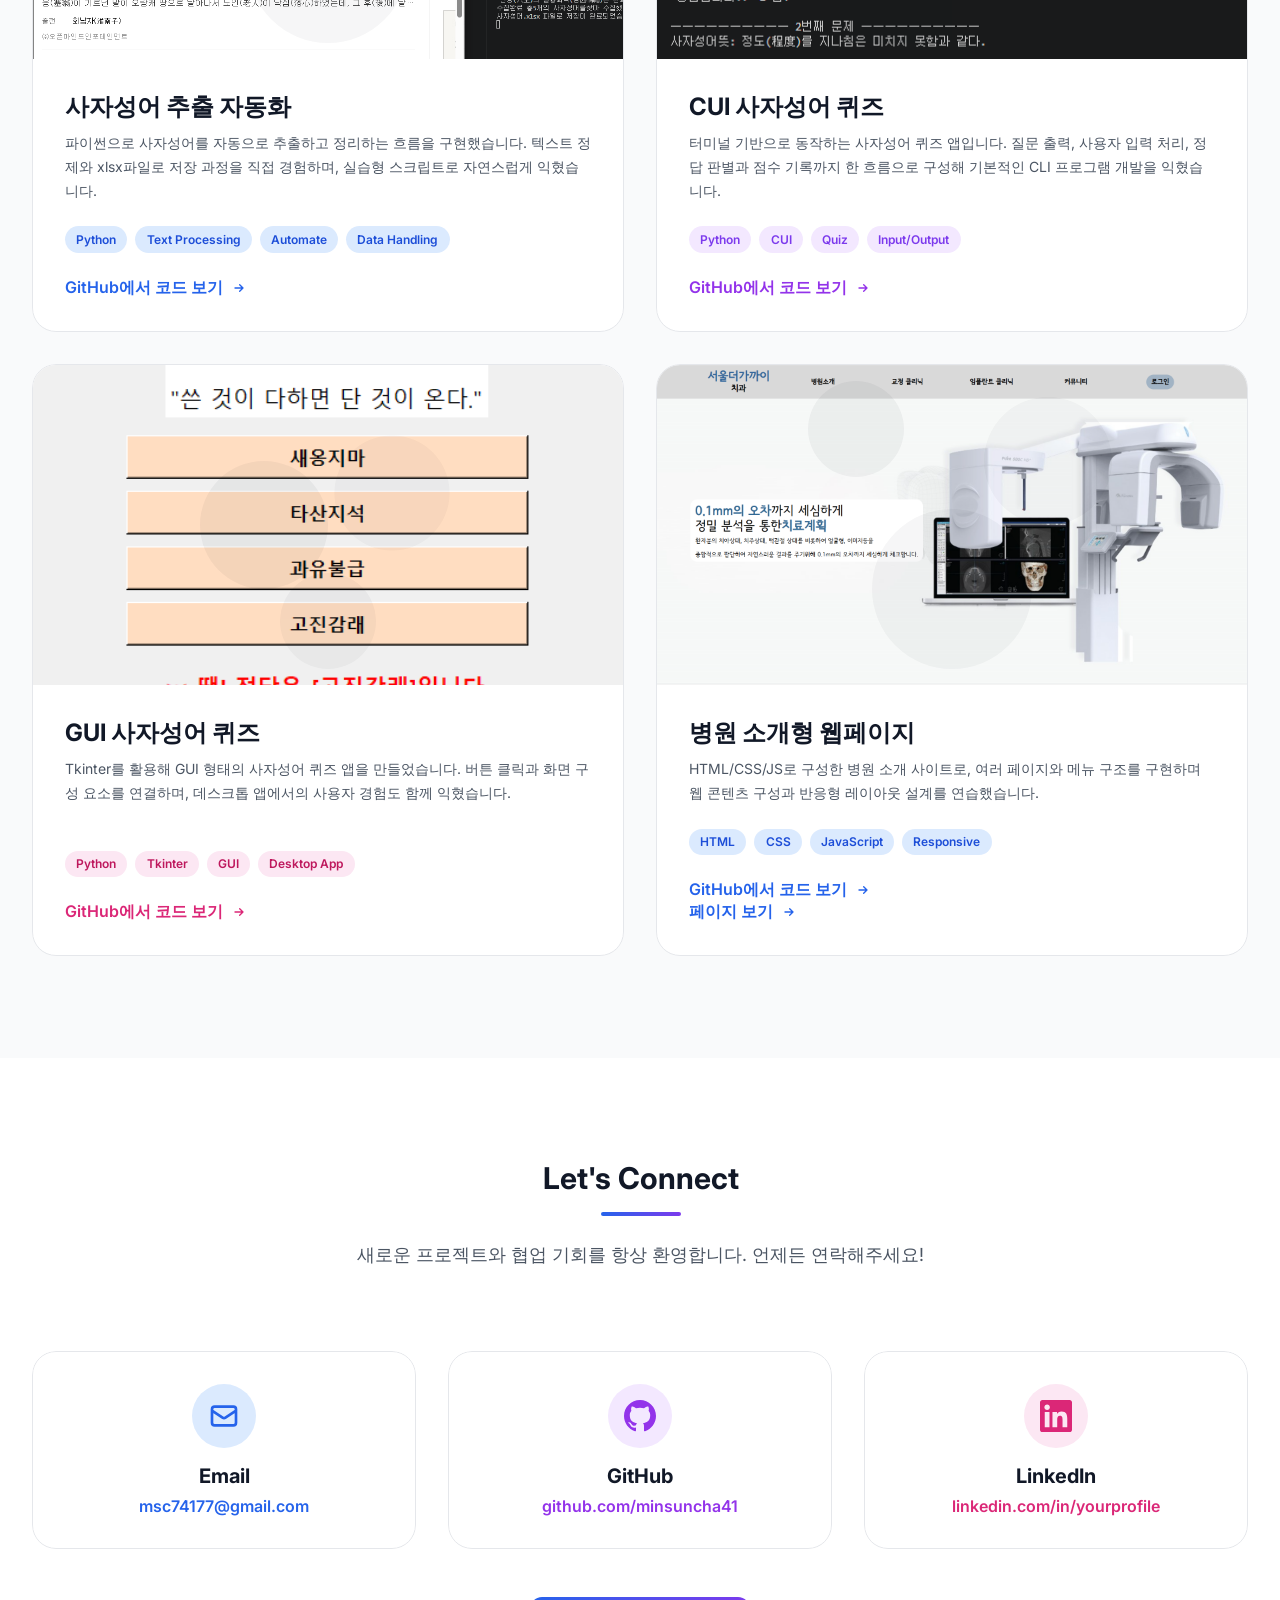
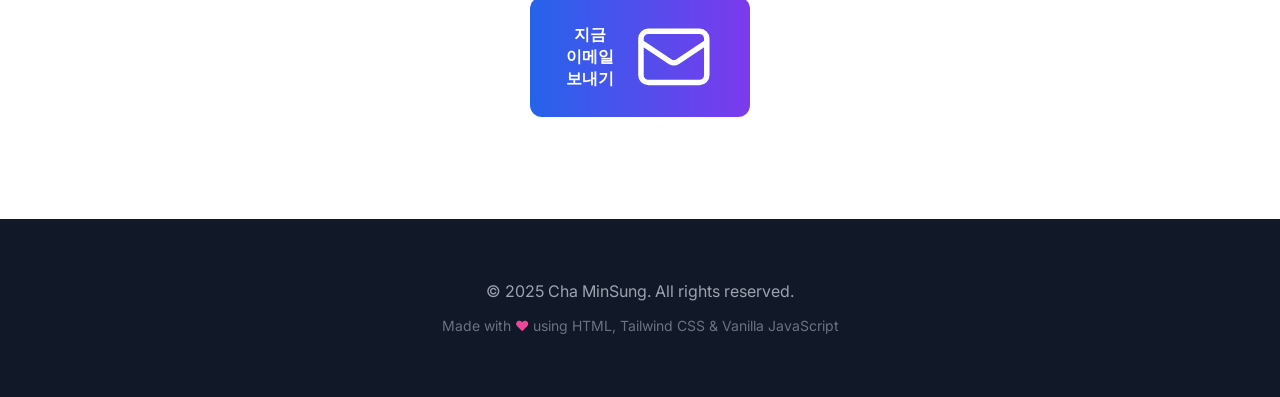
==== commit b76f889a: "v2.3" ====
--- a/index.html
+++ b/index.html
@@ -62,8 +62,8 @@
                         프론트엔드 개발자 <br> 차민성 입니다!
                     </h1>
                     <p class="hero-description">
-                        안녕하세요! <br> 저는 대우능력개발원 생성형AI 프론트엔드 개발자 과정을 수료한 <br> 예비 졸업생 차민성 입니다.
-                        기본기 탄탄한 기술력과 AI를 적극 활용한 창의적인 솔루션으로 팀에 기여하겠습니다.
+                        안녕하세요! <br> 저는 대우능력개발원 생성형AI 프론트엔드 개발자 과정을 수료한 <br> 예비 졸업생 차민성 입니다. <br>
+                        기본기 탄탄한 기술력과 AI를 적극 활용한 <br> 창의적인 솔루션으로 팀에 기여하겠습니다.
                     </p>
                 </div>
                 <div class="hero-actions">
--- a/styles.css
+++ b/styles.css
@@ -669,7 +669,7 @@
     margin: 0;
     font-size: 2.25rem;
     font-weight: 700;
-    line-height: 1.5;
+    line-height: 1.8;
 }
 
 .hero-accent {
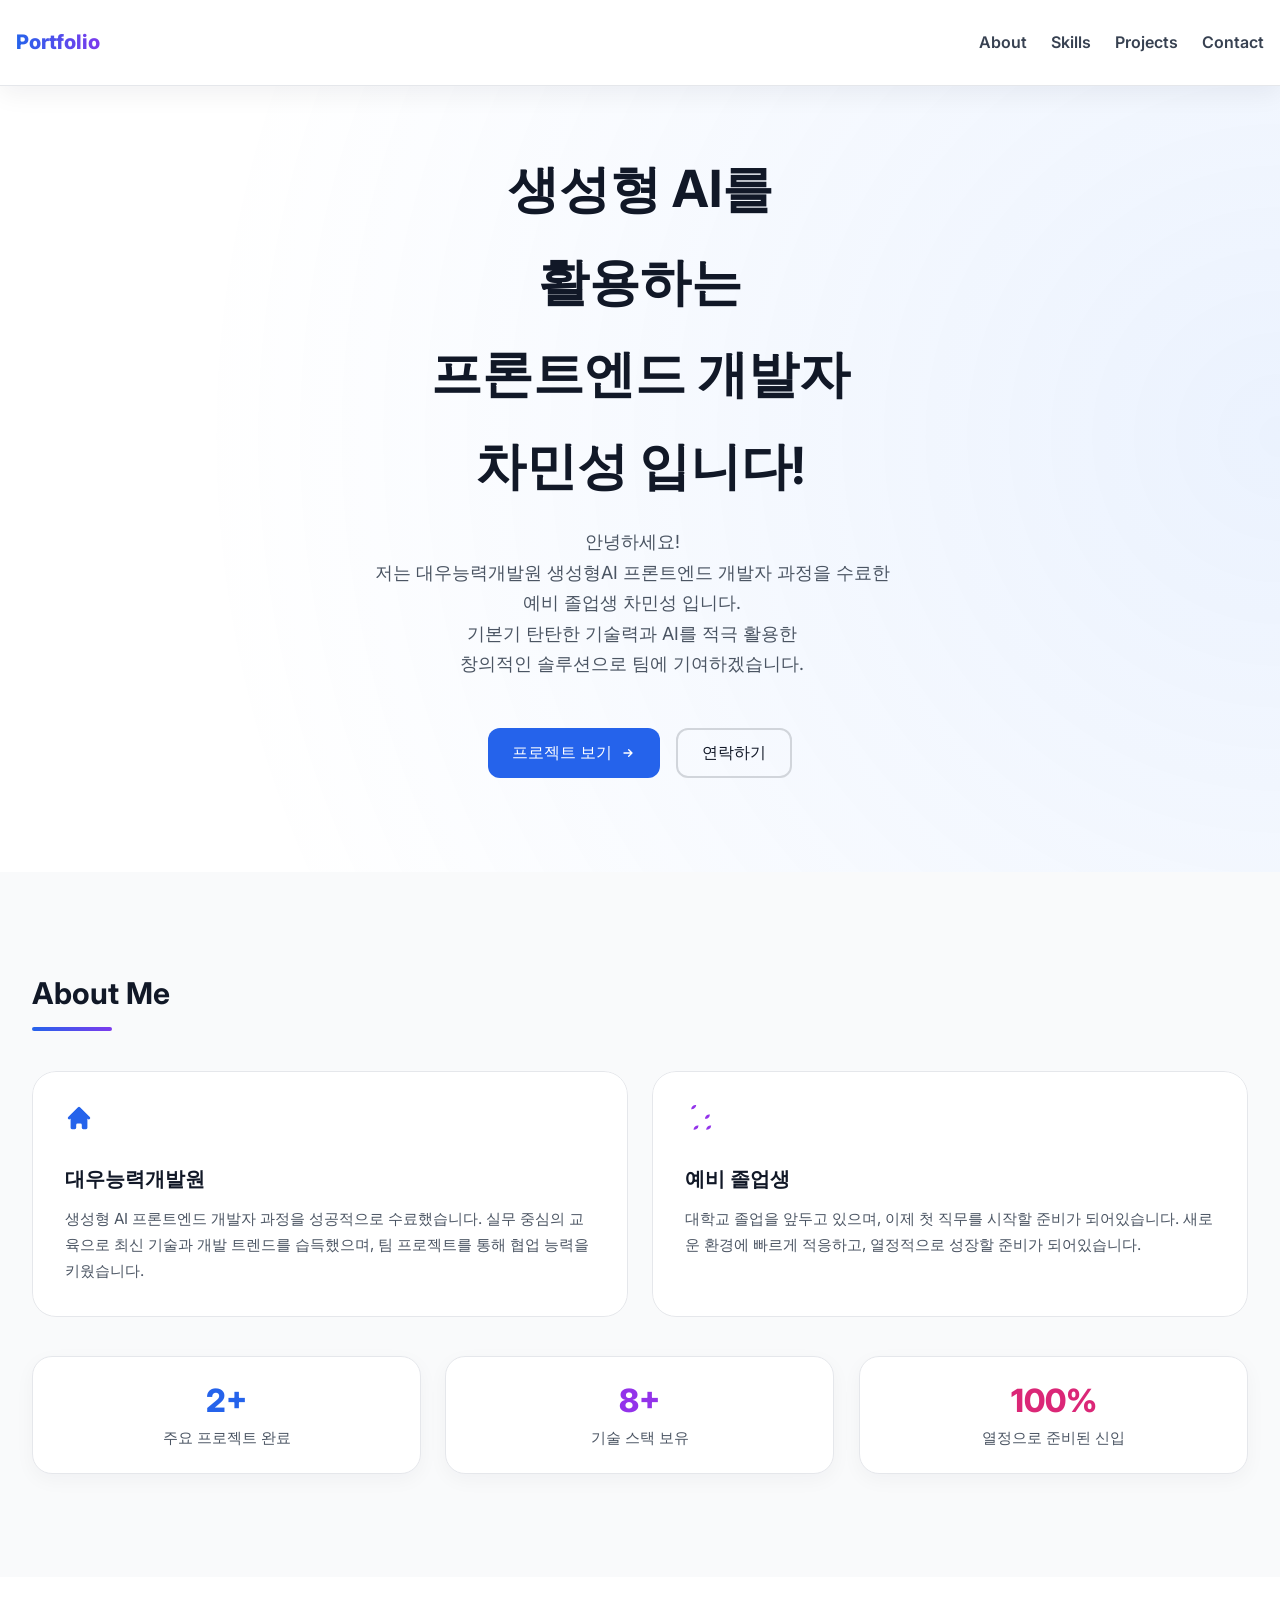
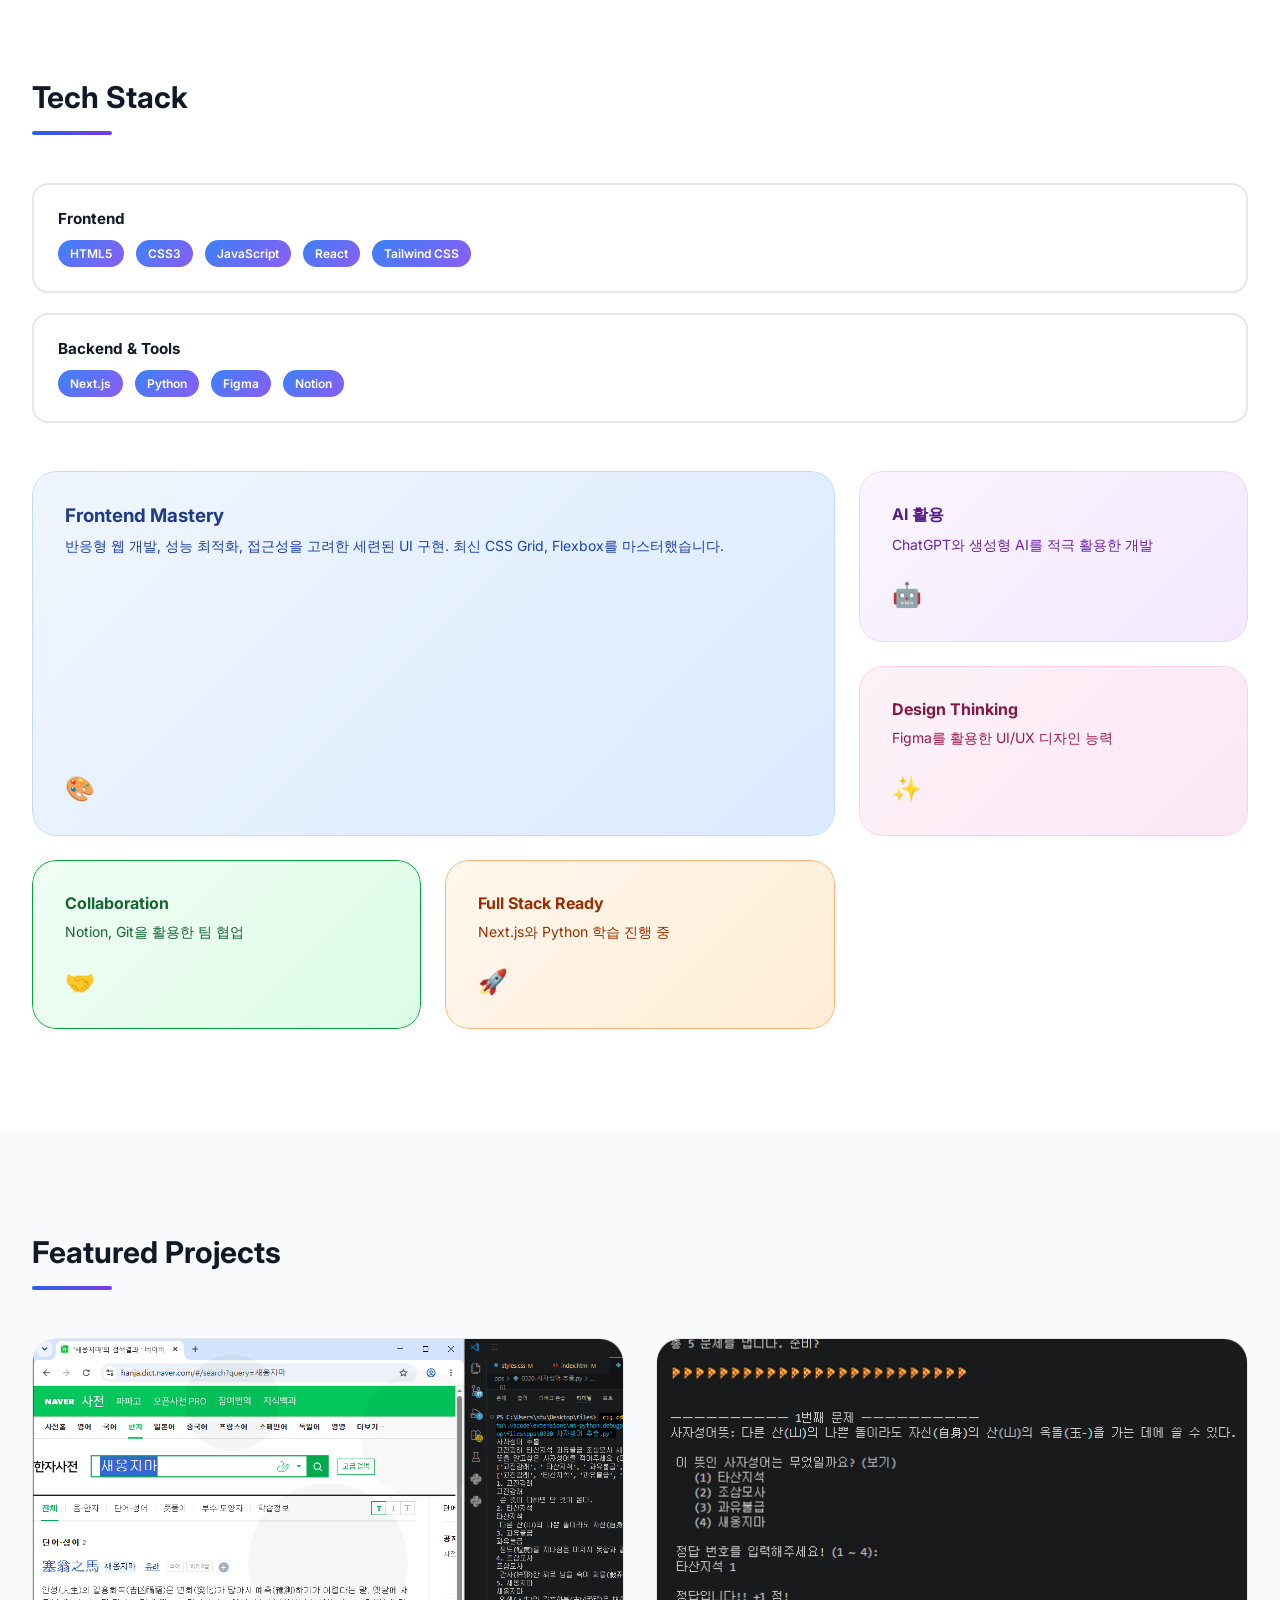
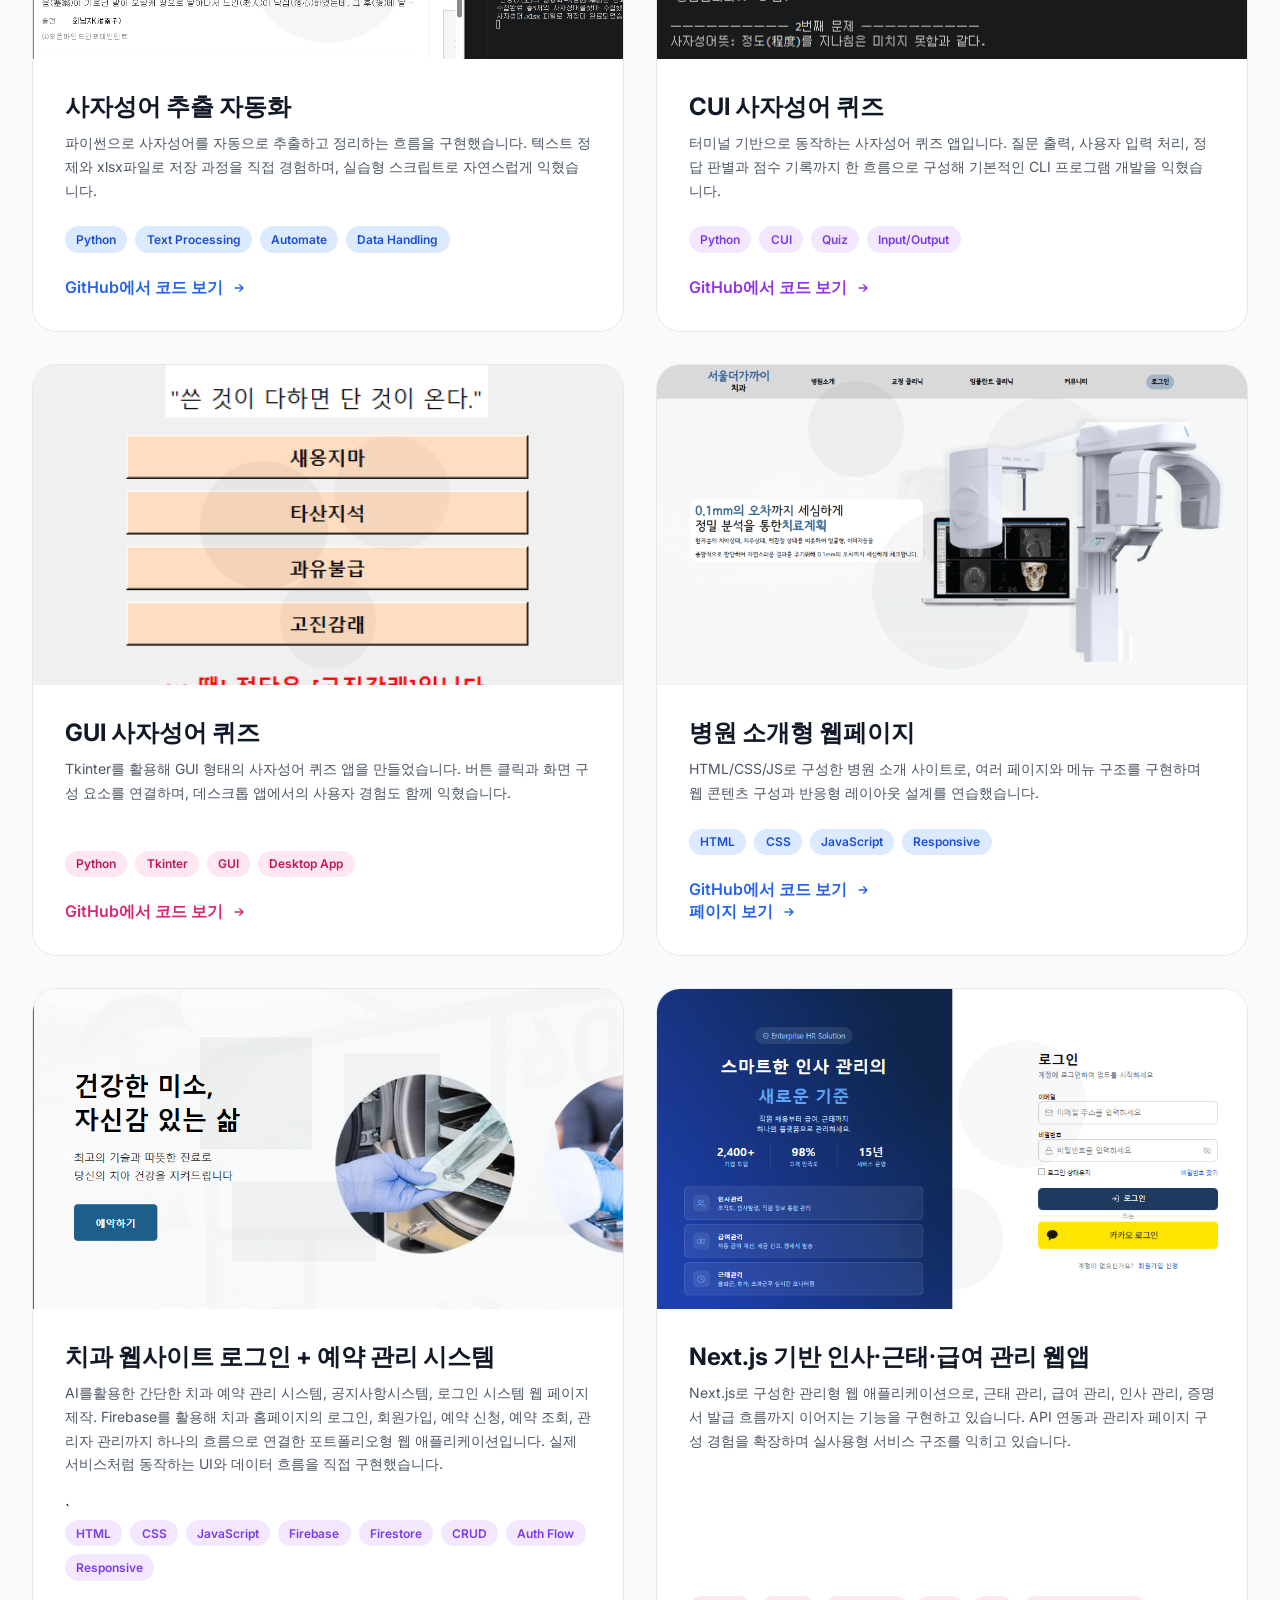
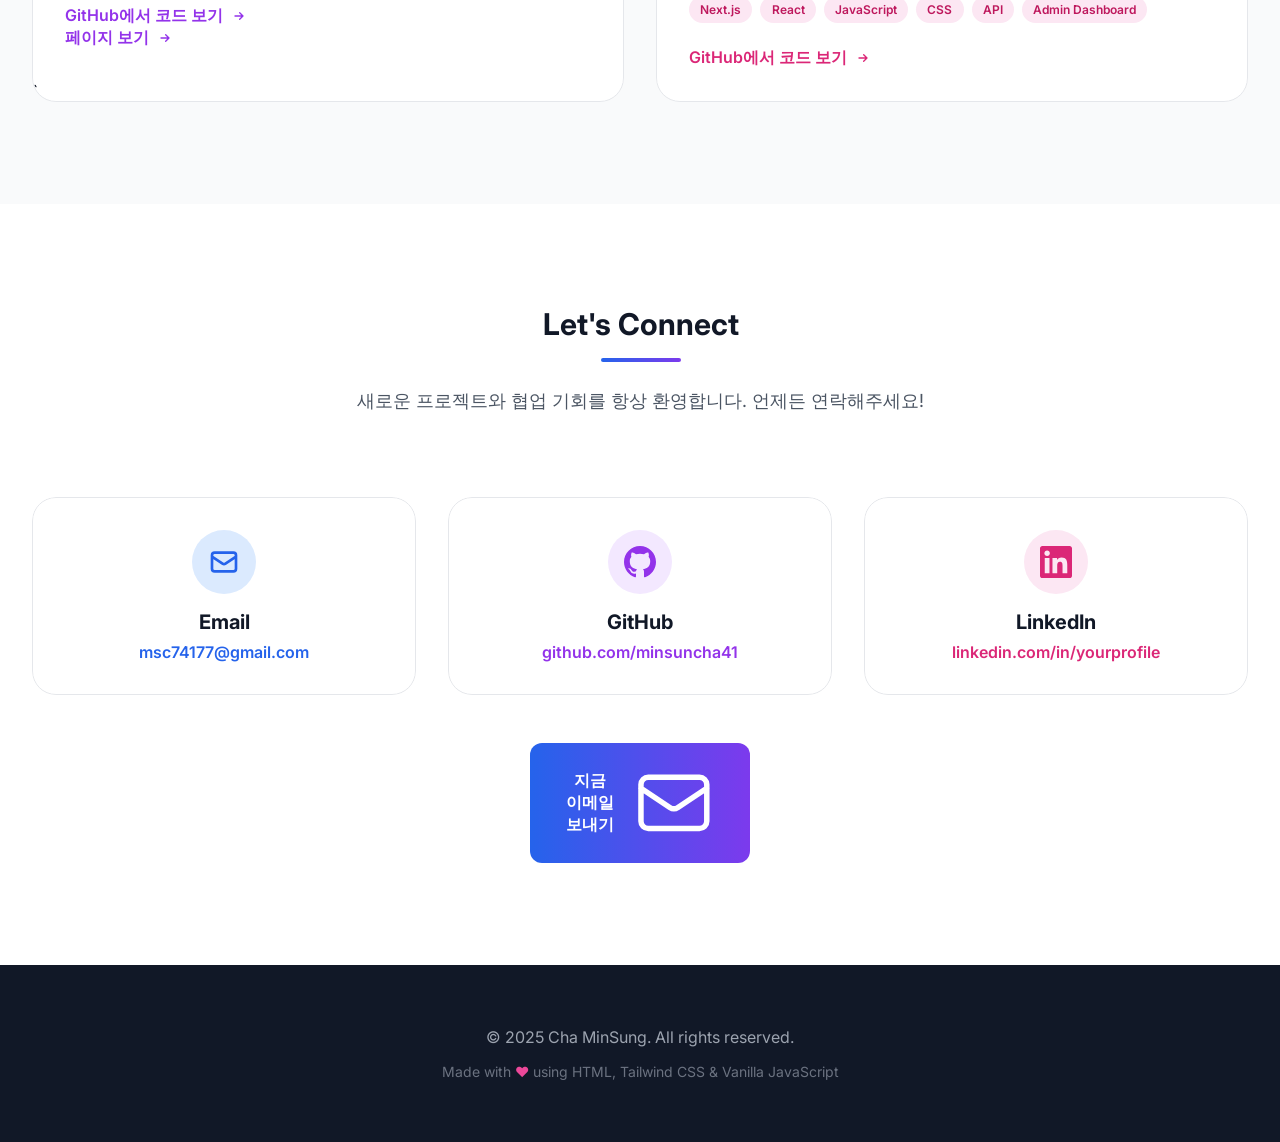
==== commit b54ffbb7: "feat: 프젝추가" ====
--- a/index.html
+++ b/index.html
@@ -417,6 +417,98 @@
                             </div>
                         </div>
                     </div>
+
+                    <!-- Project 5 -->
+                    <div class="fade-in card-hover group" style="animation-delay: 0.4s">
+                        <div class="project-card">
+                            <div class="project-visual project-visual-purple">
+                                <div class="project-overlay">
+                                    <svg class="project-overlay-svg" fill="currentColor" viewBox="0 0 100 100">
+                                        <rect x="10" y="15" width="35" height="35" opacity="0.3" />
+                                        <rect x="55" y="20" width="30" height="25" opacity="0.2" />
+                                        <rect x="20" y="60" width="45" height="25" opacity="0.25" />
+                                    </svg>
+                                </div>
+                                <div class="project-emoji4"></div>
+                            </div>
+                            <div class="project-content">
+                                <h3 class="project-title">치과 웹사이트 로그인 + 예약 관리 시스템</h3>
+                                <p class="project-description">
+                                    AI를활용한 간단한 치과 예약 관리 시스템, 공지사항시스템, 로그인 시스템 웹 페이지 제작. Firebase를 활용해 치과 홈페이지의 로그인,
+                                    회원가입, 예약 신청, 예약 조회, 관리자
+                                    관리까지
+                                    하나의 흐름으로 연결한 포트폴리오형 웹 애플리케이션입니다.
+                                    실제 서비스처럼 동작하는 UI와 데이터 흐름을 직접 구현했습니다.
+                                </p>`
+                                <div class="project-tag-list">
+                                    <span class="project-tag project-tag-purple">HTML</span>
+                                    <span class="project-tag project-tag-purple">CSS</span>
+                                    <span class="project-tag project-tag-purple">JavaScript</span>
+                                    <span class="project-tag project-tag-purple">Firebase</span>
+                                    <span class="project-tag project-tag-purple">Firestore</span>
+                                    <span class="project-tag project-tag-purple">CRUD</span>
+                                    <span class="project-tag project-tag-purple">Auth Flow</span>
+                                    <span class="project-tag project-tag-purple">Responsive</span>
+                                </div>
+                                <a href="https://github.com/minsuncha41/cgaiplgt" target="_blank"
+                                    class="project-link project-link-purple">
+                                    GitHub에서 코드 보기
+                                    <svg class="w-4 h-4" fill="none" stroke="currentColor" viewBox="0 0 24 24">
+                                        <path stroke-linecap="round" stroke-linejoin="round" stroke-width="2"
+                                            d="M13 7l5 5m0 0l-5 5m5-5H6"></path>
+                                    </svg>
+                                </a>
+                                <a href="https://minsuncha41.github.io/cgaiplgt/" target="_blank"
+                                    class="project-link project-link-purple">
+                                    페이지 보기
+                                    <svg class="w-4 h-4" fill="none" stroke="currentColor" viewBox="0 0 24 24">
+                                        <path stroke-linecap="round" stroke-linejoin="round" stroke-width="2"
+                                            d="M13 7l5 5m0 0l-5 5m5-5H6"></path>
+                                    </svg>
+                                </a>
+                            </div>`
+                        </div>
+                    </div>
+
+                    <!-- Project 6 -->
+                    <div class="fade-in card-hover group" style="animation-delay: 0.5s">
+                        <div class="project-card">
+                            <div class="project-visual project-visual-pink">
+                                <div class="project-overlay">
+                                    <svg class="project-overlay-svg" fill="currentColor" viewBox="0 0 100 100">
+                                        <circle cx="30" cy="30" r="18" opacity="0.3" />
+                                        <circle cx="72" cy="36" r="20" opacity="0.2" />
+                                        <circle cx="50" cy="78" r="16" opacity="0.25" />
+                                    </svg>
+                                </div>
+                                <div class="project-emoji5"></div>
+                            </div>
+                            <div class="project-content">
+                                <h3 class="project-title">Next.js 기반 인사·근태·급여 관리 웹앱</h3>
+                                <p class="project-description">
+                                    Next.js로 구성한 관리형 웹 애플리케이션으로, 근태 관리, 급여 관리, 인사 관리,
+                                    증명서 발급 흐름까지 이어지는 기능을 구현하고 있습니다.
+                                    API 연동과 관리자 페이지 구성 경험을 확장하며 실사용형 서비스 구조를 익히고 있습니다.
+                                </p>
+                                <div class="project-tag-list">
+                                    <span class="project-tag project-tag-pink">Next.js</span>
+                                    <span class="project-tag project-tag-pink">React</span>
+                                    <span class="project-tag project-tag-pink">JavaScript</span>
+                                    <span class="project-tag project-tag-pink">CSS</span>
+                                    <span class="project-tag project-tag-pink">API</span>
+                                    <span class="project-tag project-tag-pink">Admin Dashboard</span>
+                                </div>
+                                <a href="https://github.com/minsuncha41/stu.pub" target="_blank"
+                                    class="project-link project-link-pink">
+                                    GitHub에서 코드 보기
+                                    <svg class="w-4 h-4" fill="none" stroke="currentColor" viewBox="0 0 24 24">
+                                        <path stroke-linecap="round" stroke-linejoin="round" stroke-width="2"
+                                            d="M13 7l5 5m0 0l-5 5m5-5H6"></path>
+                                    </svg>
+                                </a>
+                            </div>
+                        </div>
+                    </div>
                 </div>
             </div>
         </div>
--- a/styles.css
+++ b/styles.css
@@ -2347,4 +2347,20 @@
     background-image: url(/imgs/cgimg.png);
     background-size: cover;
     background-position: center;
+}
+
+.project-emoji4 {
+    width: 100%;
+    height: 100%;
+    background-image: url(/imgs/aicgpj.png);
+    background-size: cover;
+    background-position: center;
+}
+
+.project-emoji5 {
+    width: 100%;
+    height: 100%;
+    background-image: url(/imgs/isglpj.png);
+    background-size: cover;
+    background-position: center;
 }
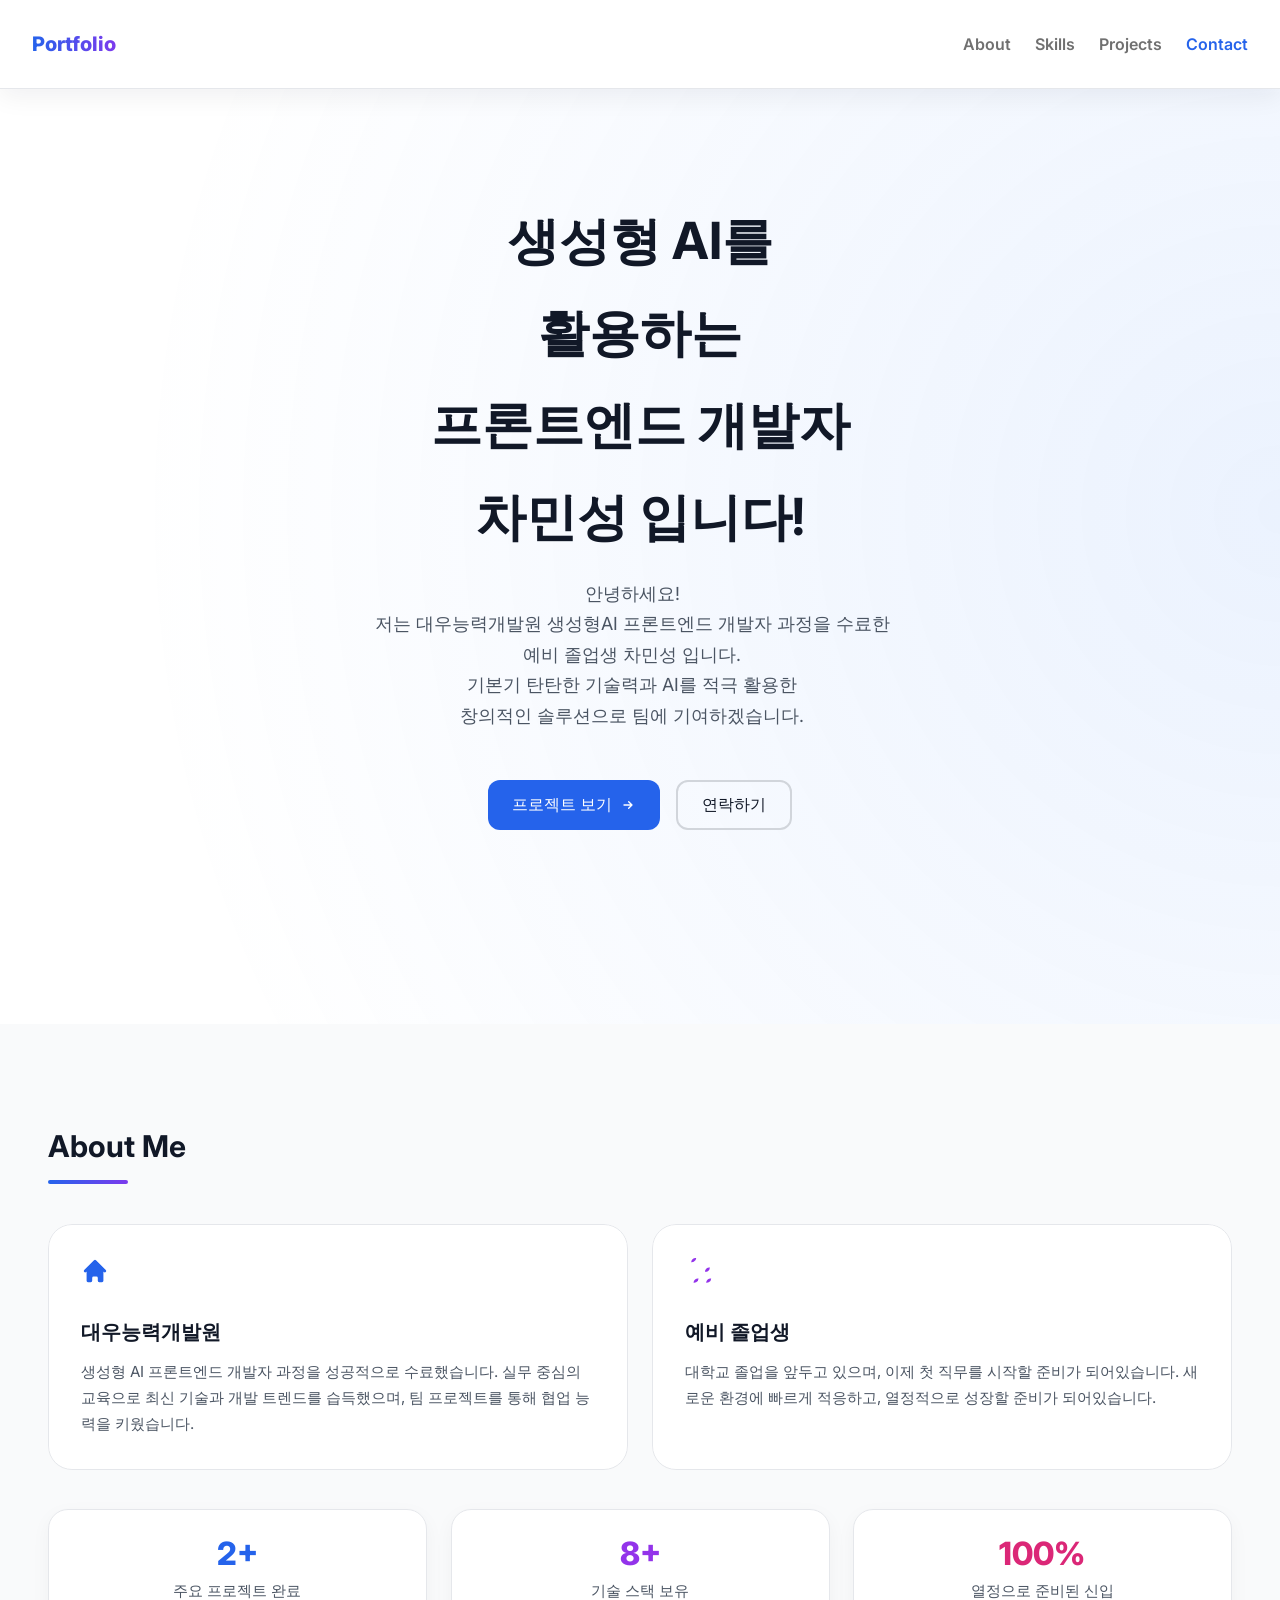
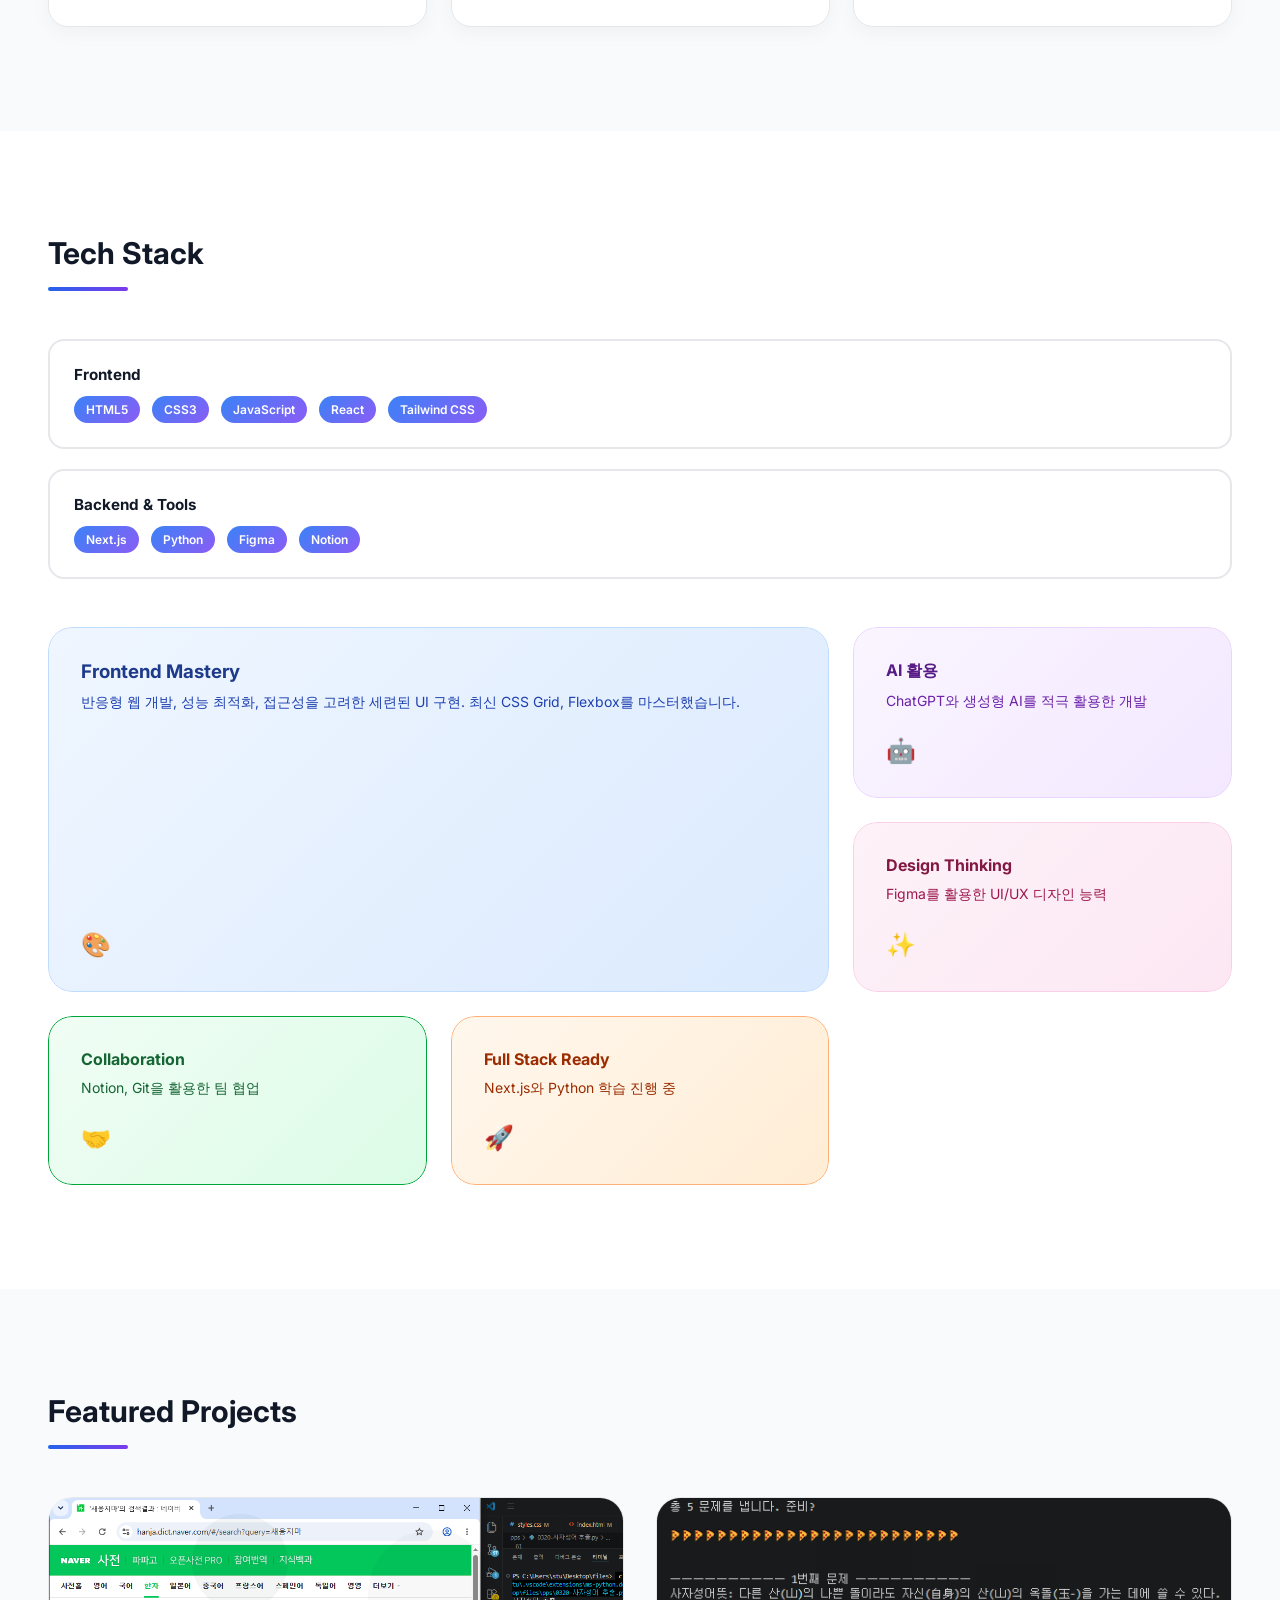
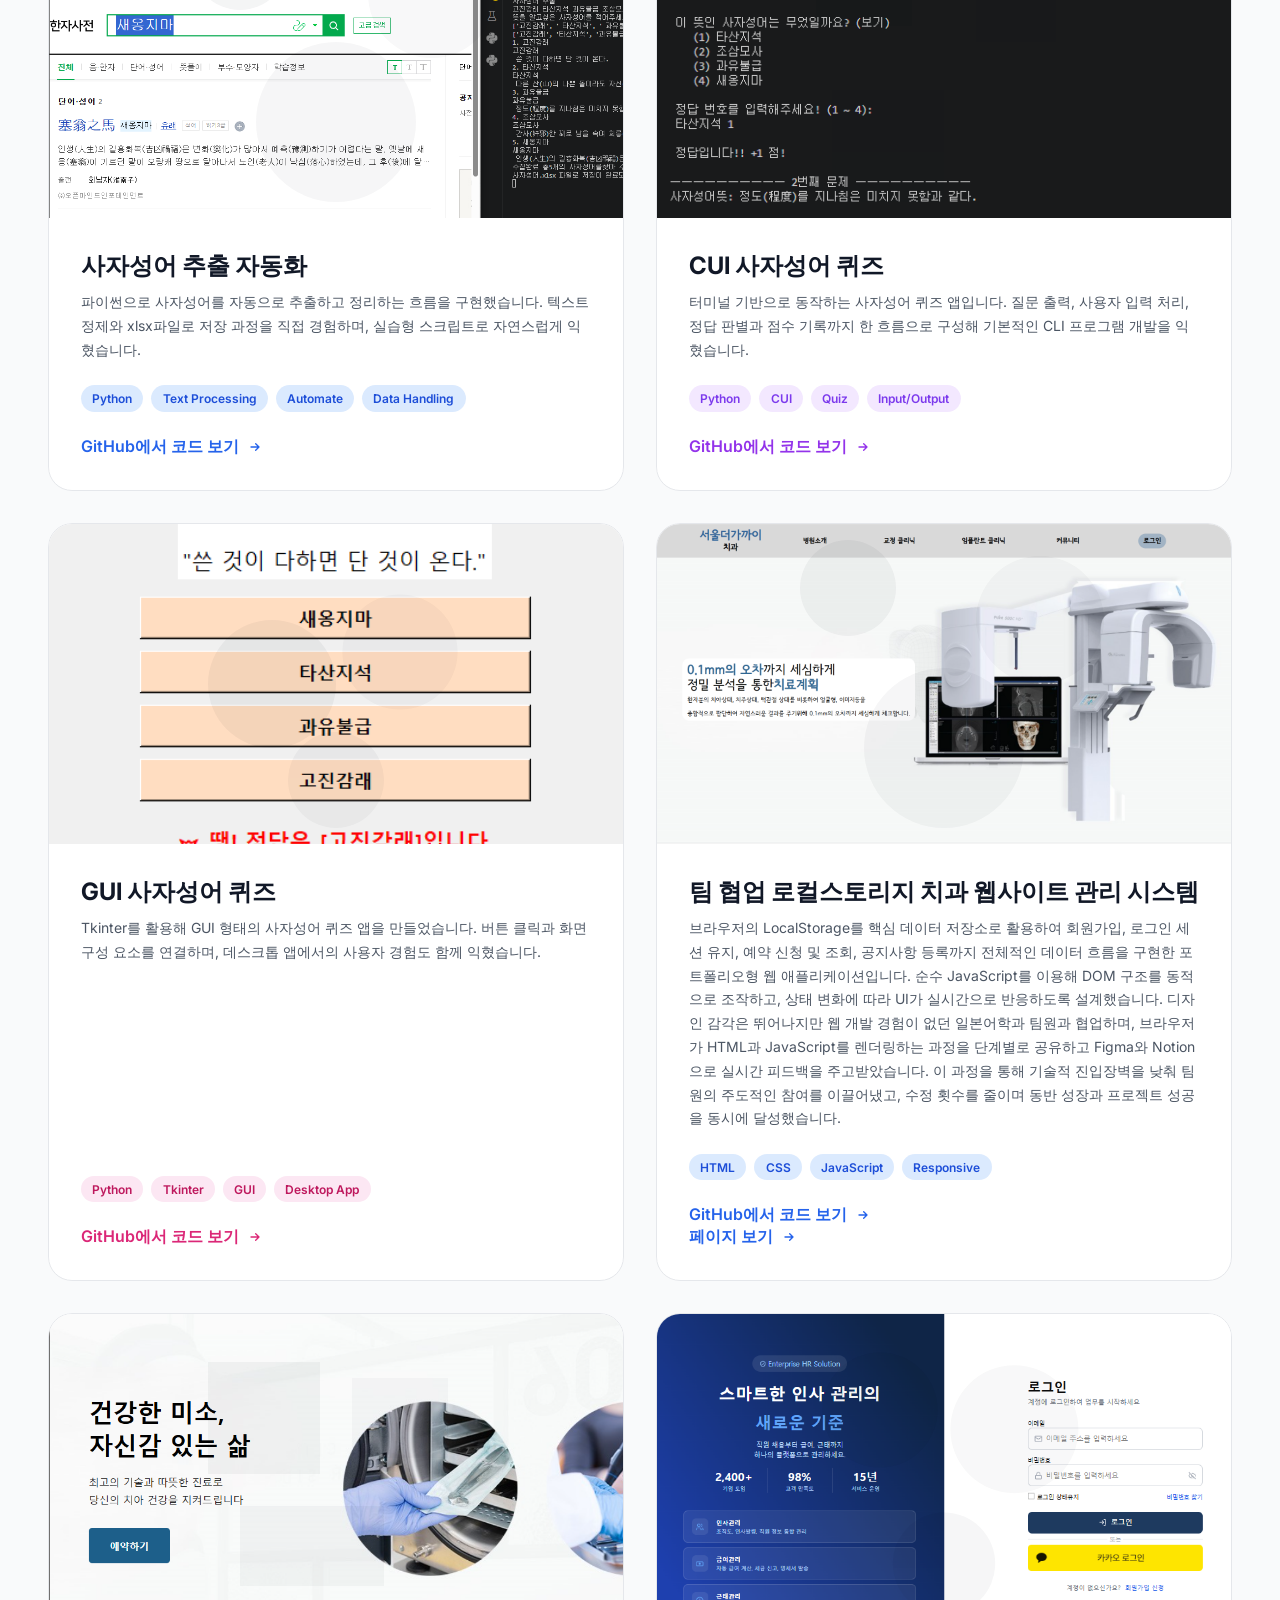
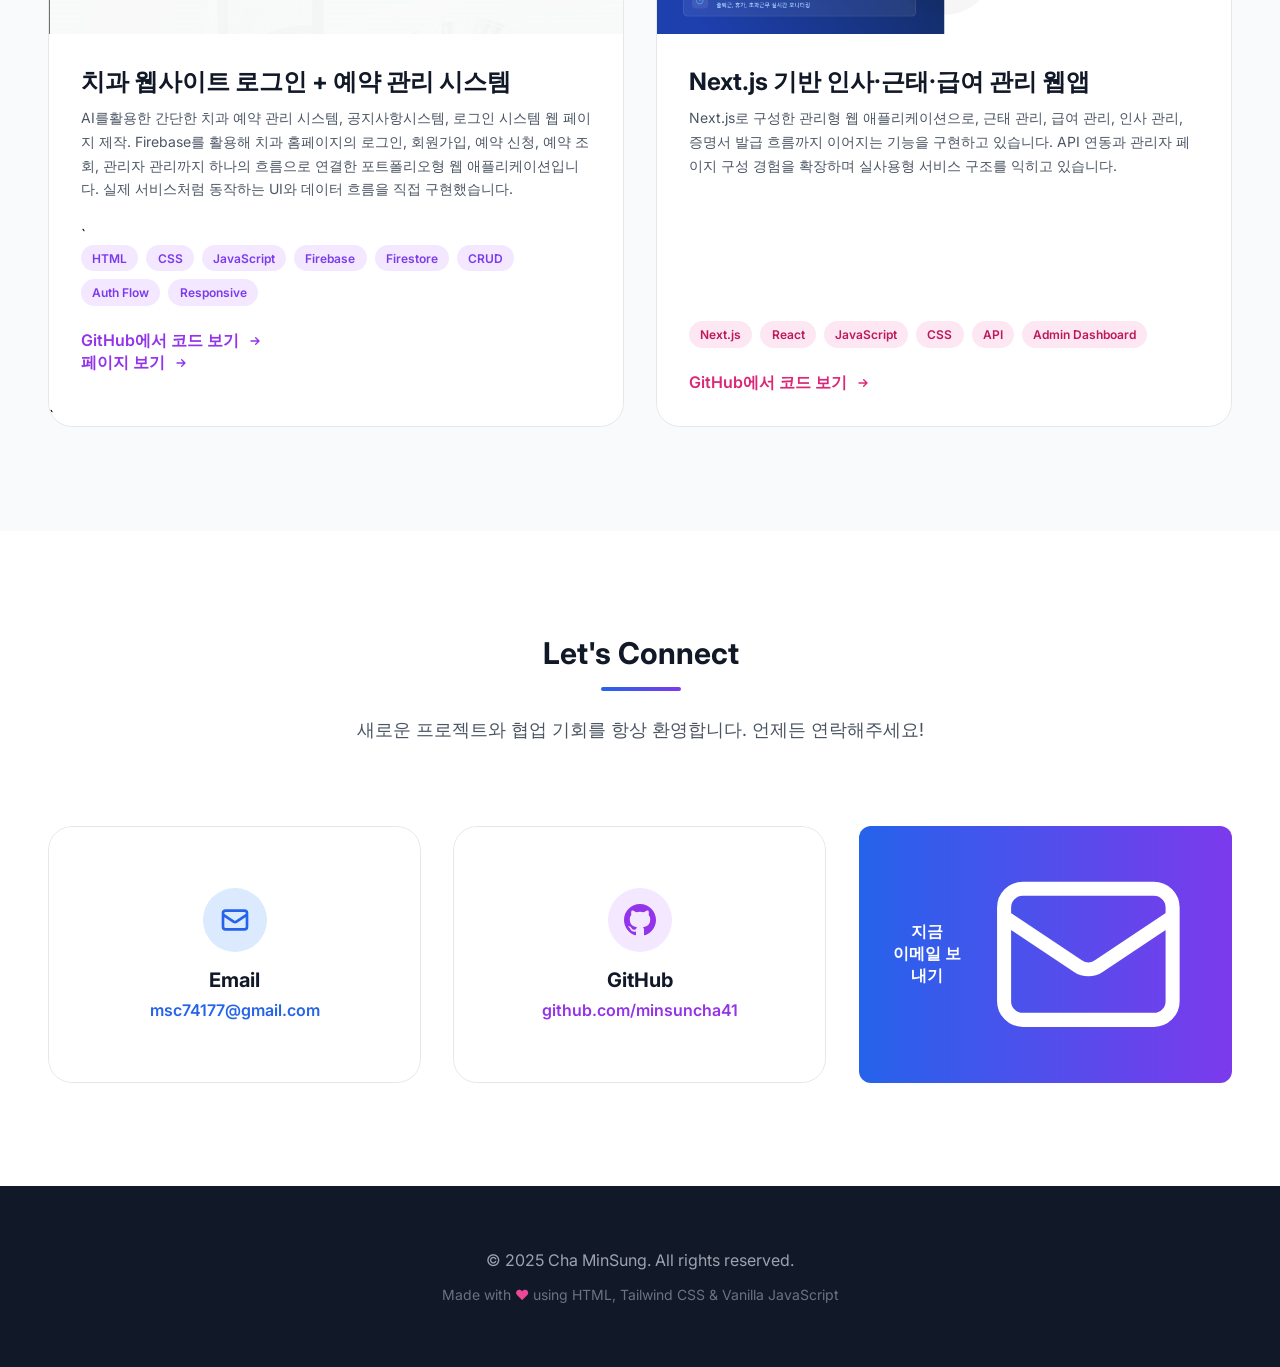
==== commit 51f5d625: "feat: 오류,프로젝트수정" ====
--- a/index.html
+++ b/index.html
@@ -387,10 +387,12 @@
                                 <div class="project-emoji3"></div>
                             </div>
                             <div class="project-content">
-                                <h3 class="project-title">병원 소개형 웹페이지</h3>
-                                <p class="project-description">
-                                    HTML/CSS/JS로 구성한 병원 소개 사이트로, 여러 페이지와 메뉴 구조를 구현하며
-                                    웹 콘텐츠 구성과 반응형 레이아웃 설계를 연습했습니다.
+                                <h3 class="project-title">팀 협업 로컬스토리지 치과 웹사이트 관리 시스템</h3>
+                                <p class="project-description">브라우저의 LocalStorage를 핵심 데이터 저장소로 활용하여 회원가입, 로그인 세션 유지, 예약
+                                    신청 및 조회, 공지사항 등록까지 전체적인 데이터 흐름을 구현한 포트폴리오형 웹 애플리케이션입니다. 순수 JavaScript를 이용해 DOM 구조를
+                                    동적으로 조작하고, 상태 변화에 따라 UI가 실시간으로 반응하도록 설계했습니다. 디자인 감각은 뛰어나지만 웹 개발 경험이 없던 일본어학과 팀원과
+                                    협업하며, 브라우저가 HTML과 JavaScript를 렌더링하는 과정을 단계별로 공유하고 Figma와 Notion으로 실시간 피드백을 주고받았습니다.
+                                    이 과정을 통해 기술적 진입장벽을 낮춰 팀원의 주도적인 참여를 이끌어냈고, 수정 횟수를 줄이며 동반 성장과 프로젝트 성공을 동시에 달성했습니다.
                                 </p>
                                 <div class="project-tag-list">
                                     <span class="project-tag project-tag-blue">HTML</span>
@@ -471,6 +473,7 @@
                     </div>
 
                     <!-- Project 6 -->
+
                     <div class="fade-in card-hover group" style="animation-delay: 0.5s">
                         <div class="project-card">
                             <div class="project-visual project-visual-pink">
@@ -563,8 +566,7 @@
                             </a>
                         </div>
                     </div>
-
-                    <!-- LinkedIn Card -->
+                    <!-- 
                     <div class="fade-in card-hover" style="animation-delay: 0.2s">
                         <div class="contact-card">
                             <div class="contact-icon contact-icon-pink">
@@ -581,18 +583,19 @@
                             </a>
                         </div>
                     </div>
-                </div>
-
-                <!-- CTA Section -->
-                <div class="fade-in cta-area">
-                    <a href="mailto:msc74177@gmail.com" class="cta-button">
-                        지금 <br> 이메일 보내기
-                        <svg class="button-icon" fill="none" stroke="currentColor" viewBox="0 0 24 24">
-                            <path stroke-linecap="round" stroke-linejoin="round" stroke-width="1.5"
-                                d="M3 8l7.89 5.26a2 2 0 002.22 0L21 8M5 19h14a2 2 0 002-2V7a2 2 0 00-2-2H5a2 2 0 00-2 2v10a2 2 0 002 2z">
-                            </path>
-                        </svg>
-                    </a>
+                    -->
+
+                    <!-- CTA Section -->
+                    <div class="fade-in cta-area">
+                        <a href="mailto:msc74177@gmail.com" class="cta-button">
+                            지금 <br> 이메일 보내기
+                            <svg class="button-icon" fill="none" stroke="currentColor" viewBox="0 0 24 24">
+                                <path stroke-linecap="round" stroke-linejoin="round" stroke-width="1.5"
+                                    d="M3 8l7.89 5.26a2 2 0 002.22 0L21 8M5 19h14a2 2 0 002-2V7a2 2 0 00-2-2H5a2 2 0 00-2 2v10a2 2 0 002 2z">
+                                </path>
+                            </svg>
+                        </a>
+                    </div>
                 </div>
             </div>
         </div>
--- a/styles.css
+++ b/styles.css
@@ -232,6 +232,8 @@
     .tech-badge {
         min-width: auto;
     }
+
+
 }
 
 /* ===================================
@@ -556,7 +558,7 @@
 .site-container {
     max-width: 1280px;
     margin: 0 auto;
-    padding: 0.9rem 1rem;
+    padding: 1rem 2rem;
 }
 
 .nav-bar {
@@ -588,14 +590,14 @@
 }
 
 .nav-link {
-    color: #374151;
+    color: #707070;
     text-decoration: none;
     font-weight: 600;
     transition: color 0.3s ease;
 }
 
 .nav-link:hover {
-    color: #111827;
+    color: #000000;
 }
 
 .menu-toggle {
@@ -607,6 +609,19 @@
     color: #4b5563;
     padding: 0.4rem;
     border-radius: 0.5rem;
+    cursor: pointer;
+    transition: all 0.2s ease;
+}
+
+.menu-toggle:hover {
+    background: #f3f4f6;
+    color: #111827;
+}
+
+.menu-icon {
+    width: 1.5rem;
+    height: 1.5rem;
+    transition: transform 0.3s ease;
 }
 
 @media (min-width: 768px) {
@@ -617,16 +632,28 @@
     .menu-toggle {
         display: none;
     }
+
+    .mobile-menu {
+        display: none;
+    }
+
 }
 
 .mobile-menu {
     position: fixed;
-    top: 4rem;
+    top: 85.7px;
     left: 0;
     width: 100%;
     background: #ffffff;
     border-bottom: 1px solid #e5e7eb;
     z-index: 40;
+    transition: all 0.3s ease;
+}
+
+.mobile-menu.hidden {
+    opacity: 0;
+    pointer-events: none;
+    transform: translateY(-10px);
 }
 
 .mobile-menu-list {
@@ -874,7 +901,7 @@
 }
 
 .hero-section {
-    padding: 8rem 1rem 5rem;
+    padding: calc(8rem + 50px) 1rem;
 }
 
 .section-title {
@@ -1167,7 +1194,7 @@
 }
 
 .cta-button {
-    width: 220px;
+    width: 100%;
     display: inline-flex;
     align-items: center;
     justify-content: center;
@@ -2320,7 +2347,7 @@
 .project-emoji {
     width: 100%;
     height: 100%;
-    background-image: url(/imgs/sjsoimg.png);
+    background-image: url(./imgs/sjsoimg.png);
     background-size: cover;
 }
 
@@ -2328,7 +2355,7 @@
 .project-emoji1 {
     width: 100%;
     height: 100%;
-    background-image: url(/imgs/sjsocuiimg.png);
+    background-image: url(./imgs/sjsocuiimg.png);
     background-size: cover;
     background-position: center;
 }
@@ -2336,7 +2363,7 @@
 .project-emoji2 {
     width: 100%;
     height: 100%;
-    background-image: url(/imgs/sjsoguiimg.png);
+    background-image: url(./imgs/sjsoguiimg.png);
     background-size: cover;
     background-position: center;
 }
@@ -2344,7 +2371,7 @@
 .project-emoji3 {
     width: 100%;
     height: 100%;
-    background-image: url(/imgs/cgimg.png);
+    background-image: url(./imgs/cgimg.png);
     background-size: cover;
     background-position: center;
 }
@@ -2352,7 +2379,7 @@
 .project-emoji4 {
     width: 100%;
     height: 100%;
-    background-image: url(/imgs/aicgpj.png);
+    background-image: url(./imgs/aicgpj.png);
     background-size: cover;
     background-position: center;
 }
@@ -2360,7 +2387,7 @@
 .project-emoji5 {
     width: 100%;
     height: 100%;
-    background-image: url(/imgs/isglpj.png);
+    background-image: url(./imgs/isglpj.png);
     background-size: cover;
     background-position: center;
 }
